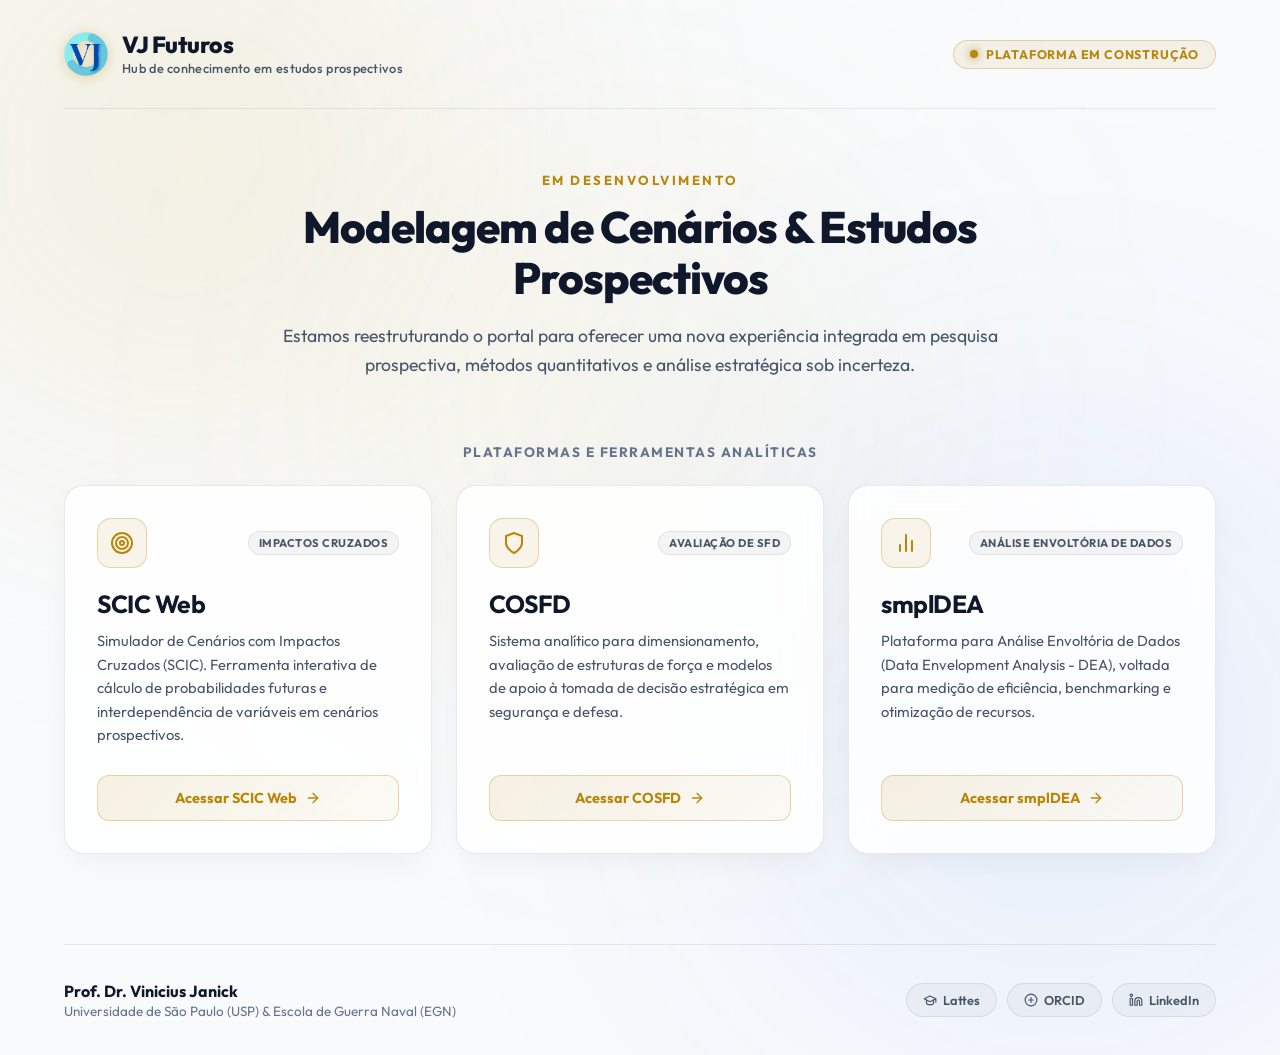
==== index.html @ 5cf5d973 "Update index.html mudança na descrição do site" ====
<!DOCTYPE html>
<html lang="pt-BR">

<head>
    <meta charset="UTF-8">
    <meta name="viewport" content="width=device-width, initial-scale=1.0">

    <!-- Google tag (gtag.js) -->
    <script async src="https://www.googletagmanager.com/gtag/js?id=G-PKW75YJQSM"></script>
    <script>
        window.dataLayer = window.dataLayer || [];
        function gtag() { dataLayer.push(arguments); }
        gtag('js', new Date());

        gtag('config', 'G-PKW75YJQSM');
    </script>

    <title>VJ Futuros | Plataforma em Construção</title>
    <meta name="description"
        content="VJ Futuros - Hub de conhecimento em estudos prospectivos (Foresight), modelagem de cenários e planejamento estratégico de defesa, coordenado pelo Prof. Dr. Vinicius Janick.">
    <meta name="keywords"
        content="VJ Futuros, Vinicius Janick, Foresight, Planejamento Estratégico, Defesa, SCIC Web, COSFD, smplDEA, DEA, USP, EGN, Cenários">
    <meta name="author" content="VJ Futuros">
    <link rel="icon" type="image/png" href="assets/logo2nobg.png">

    <!-- Fonts -->
    <link rel="preconnect" href="https://fonts.googleapis.com">
    <link rel="preconnect" href="https://fonts.gstatic.com" crossorigin>
    <link
        href="https://fonts.googleapis.com/css2?family=Outfit:wght@300;400;500;600;700;800&family=Playfair+Display:ital,wght@0,600;0,700;1,600&display=swap"
        rel="stylesheet">

    <!-- JSON-LD Structured Metadata (SEO & AI Optimization / GEO) -->
    <script type="application/ld+json">
    {
      "@context": "https://schema.org",
      "@graph": [
        {
          "@type": "Person",
          "@id": "https://seu-site.com.br/#person",
          "name": "Vinicius Janick",
          "alternateName": "Vinicius Janick",
          "givenName": "Vinicius",
          "familyName": "Janick",
          "honorificPrefix": "Prof. Dr.",
          "jobTitle": "Professor e Pesquisador de Estudos Prospectivos e Defesa",
          "description": "Doutor em Administração pela USP com foco em estudos prospectivos (foresight), planejamento estratégico e defesa. Coordenador da plataforma VJ Futuros.",
          "url": "https://seu-site.com.br",
          "sameAs": [
            "http://lattes.cnpq.br/0176230465707523",
            "https://orcid.org/0000-0002-3636-7993",
            "https://www.linkedin.com/in/vjanick/"
          ]
        },
        {
          "@type": "WebSite",
          "@id": "https://seu-site.com.br/#website",
          "url": "https://seu-site.com.br",
          "name": "VJ Futuros",
          "description": "Hub de conhecimento em estudos prospectivos e modelagem de cenários sob a coordenação do Prof. Dr. Vinicius Janick."
        },
        {
          "@type": "SoftwareApplication",
          "@id": "https://seu-site.com.br/#scicweb",
          "name": "SCIC Web",
          "applicationCategory": "EducationalApplication",
          "operatingSystem": "All",
          "description": "Simulador de Cenários com Impactos Cruzados (SCIC). Ferramenta interativa de cálculo de probabilidade e matriz de impactos cruzados.",
          "url": "https://seu-site.com.br/utilitarios/SCICWEB/scicweb.html"
        },
        {
          "@type": "SoftwareApplication",
          "@id": "https://seu-site.com.br/#cosfd",
          "name": "COSFD",
          "applicationCategory": "StrategicApplication",
          "operatingSystem": "All",
          "description": "Sistema analítico para dimensionamento, avaliação de estruturas de força e modelos de apoio à decisão em segurança e defesa.",
          "url": "https://seu-site.com.br/utilitarios/COSFD/cosfd.html"
        },
        {
          "@type": "SoftwareApplication",
          "@id": "https://seu-site.com.br/#smpldea",
          "name": "smplDEA",
          "applicationCategory": "AnalyticsApplication",
          "operatingSystem": "All",
          "description": "Plataforma para Análise Envoltória de Dados (Data Envelopment Analysis - DEA) aplicada a modelos de eficiência e otimização.",
          "url": "https://seu-site.com.br/utilitarios/SMPLDEA/smpldea.html"
        }
      ]
    }
    </script>

    <style>
        :root {
            --bg-light: #f8fafc;
            --bg-card: rgba(255, 255, 255, 0.85);
            --bg-card-hover: rgba(255, 255, 255, 1);
            --accent-gold: #b8860b;
            --accent-gold-light: #d4af37;
            --accent-gold-glow: rgba(212, 175, 55, 0.25);
            --accent-blue: #2563eb;
            --text-primary: #0f172a;
            --text-secondary: #475569;
            --text-muted: #64748b;
            --border-glass: rgba(0, 0, 0, 0.08);
            --border-gold-glass: rgba(184, 134, 11, 0.3);
            --shadow-card: 0 10px 30px -5px rgba(0, 0, 0, 0.05), 0 0 1px rgba(0, 0, 0, 0.1);
            --shadow-card-hover: 0 20px 40px -10px rgba(0, 0, 0, 0.12), 0 0 25px rgba(212, 175, 55, 0.2);
            --font-main: 'Outfit', -apple-system, BlinkMacSystemFont, sans-serif;
            --transition: all 0.3s cubic-bezier(0.4, 0, 0.2, 1);
        }

        * {
            box-sizing: border-box;
            margin: 0;
            padding: 0;
        }

        body {
            font-family: var(--font-main);
            background-color: var(--bg-light);
            color: var(--text-primary);
            min-height: 100vh;
            display: flex;
            flex-direction: column;
            justify-content: space-between;
            overflow-x: hidden;
            position: relative;
        }

        /* Ambient Glow Background Particles (Light Theme Tailored) */
        .bg-glow {
            position: fixed;
            border-radius: 50%;
            filter: blur(140px);
            pointer-events: none;
            z-index: 0;
        }

        .glow-1 {
            top: -120px;
            left: -100px;
            width: 550px;
            height: 550px;
            background: rgba(212, 175, 55, 0.15);
        }

        .glow-2 {
            bottom: -150px;
            right: -100px;
            width: 650px;
            height: 650px;
            background: rgba(37, 99, 235, 0.08);
        }

        .glow-3 {
            top: 45%;
            left: 50%;
            transform: translate(-50%, -50%);
            width: 500px;
            height: 500px;
            background: rgba(212, 175, 55, 0.08);
        }

        /* Container */
        .container {
            max-width: 1200px;
            margin: 0 auto;
            padding: 0 24px;
            width: 100%;
            position: relative;
            z-index: 1;
        }

        /* Top Header */
        header {
            padding: 32px 0;
            display: flex;
            align-items: center;
            justify-content: space-between;
            border-bottom: 1px solid var(--border-glass);
        }

        .brand-block {
            display: flex;
            align-items: center;
            gap: 14px;
            text-decoration: none;
        }

        .brand-logo {
            height: 44px;
            width: auto;
            filter: drop-shadow(0 2px 6px rgba(184, 134, 11, 0.3));
            transition: var(--transition);
        }

        .brand-block:hover .brand-logo {
            transform: scale(1.08) rotate(3deg);
        }

        .brand-text-wrapper {
            display: flex;
            flex-direction: column;
        }

        .brand-title {
            font-size: 1.45rem;
            font-weight: 800;
            letter-spacing: -0.5px;
            color: var(--text-primary);
            line-height: 1.1;
        }

        .brand-subtitle {
            font-size: 0.8rem;
            color: var(--text-secondary);
            font-weight: 500;
            letter-spacing: 0.3px;
            margin-top: 2px;
        }

        .status-badge-header {
            display: inline-flex;
            align-items: center;
            gap: 8px;
            padding: 6px 16px;
            background: rgba(184, 134, 11, 0.08);
            border: 1px solid var(--border-gold-glass);
            border-radius: 20px;
            font-size: 0.78rem;
            font-weight: 700;
            color: var(--accent-gold);
            text-transform: uppercase;
            letter-spacing: 0.8px;
        }

        .dot-pulse {
            width: 8px;
            height: 8px;
            background-color: var(--accent-gold);
            border-radius: 50%;
            box-shadow: 0 0 8px var(--accent-gold);
            animation: pulse 2s infinite;
        }

        @keyframes pulse {
            0% {
                transform: scale(0.95);
                box-shadow: 0 0 0 0 rgba(184, 134, 11, 0.7);
            }

            70% {
                transform: scale(1);
                box-shadow: 0 0 0 10px rgba(184, 134, 11, 0);
            }

            100% {
                transform: scale(0.95);
                box-shadow: 0 0 0 0 rgba(184, 134, 11, 0);
            }
        }

        /* Hero Section */
        .hero {
            padding: 60px 0 44px 0;
            text-align: center;
            max-width: 800px;
            margin: 0 auto;
        }

        .construction-tag {
            display: inline-block;
            font-size: 0.82rem;
            font-weight: 700;
            color: var(--accent-gold);
            text-transform: uppercase;
            letter-spacing: 2.5px;
            margin-bottom: 14px;
        }

        .hero-title {
            font-size: 2.75rem;
            font-weight: 800;
            line-height: 1.15;
            letter-spacing: -1px;
            margin-bottom: 18px;
            color: var(--text-primary);
        }

        .hero-subtitle {
            font-size: 1.1rem;
            color: var(--text-secondary);
            line-height: 1.65;
            font-weight: 400;
        }

        /* Utilities Cards Grid (3 Columns) */
        .utilities-section {
            padding: 20px 0 60px 0;
        }

        .section-label {
            font-size: 0.85rem;
            font-weight: 700;
            text-transform: uppercase;
            letter-spacing: 1.5px;
            color: var(--text-muted);
            margin-bottom: 24px;
            text-align: center;
        }

        .cards-grid {
            display: grid;
            grid-template-columns: repeat(3, 1fr);
            gap: 24px;
        }

        .utility-card {
            background: var(--bg-card);
            backdrop-filter: blur(16px);
            -webkit-backdrop-filter: blur(16px);
            border: 1px solid var(--border-glass);
            border-radius: 20px;
            padding: 32px;
            display: flex;
            flex-direction: column;
            justify-content: space-between;
            position: relative;
            overflow: hidden;
            box-shadow: var(--shadow-card);
            transition: var(--transition);
        }

        .utility-card::before {
            content: '';
            position: absolute;
            top: 0;
            left: 0;
            width: 100%;
            height: 4px;
            background: linear-gradient(90deg, transparent, var(--accent-gold-light), transparent);
            opacity: 0;
            transition: var(--transition);
        }

        .utility-card:hover {
            transform: translateY(-5px);
            background: var(--bg-card-hover);
            border-color: var(--border-gold-glass);
            box-shadow: var(--shadow-card-hover);
        }

        .utility-card:hover::before {
            opacity: 1;
        }

        .card-header {
            display: flex;
            align-items: center;
            justify-content: space-between;
            margin-bottom: 20px;
        }

        .card-icon-wrapper {
            width: 50px;
            height: 50px;
            border-radius: 14px;
            background: rgba(184, 134, 11, 0.08);
            border: 1px solid var(--border-gold-glass);
            display: flex;
            align-items: center;
            justify-content: center;
            color: var(--accent-gold);
        }

        .card-tag {
            font-size: 0.7rem;
            font-weight: 700;
            padding: 4px 10px;
            border-radius: 12px;
            background: rgba(0, 0, 0, 0.04);
            color: var(--text-secondary);
            border: 1px solid var(--border-glass);
            text-transform: uppercase;
            letter-spacing: 0.5px;
        }

        .card-title {
            font-size: 1.55rem;
            font-weight: 700;
            color: var(--text-primary);
            margin-bottom: 10px;
            letter-spacing: -0.5px;
        }

        .card-desc {
            font-size: 0.92rem;
            color: var(--text-secondary);
            line-height: 1.6;
            margin-bottom: 28px;
        }

        /* Action Buttons */
        .card-btn {
            display: inline-flex;
            align-items: center;
            justify-content: center;
            gap: 8px;
            padding: 13px 20px;
            border-radius: 12px;
            background: linear-gradient(135deg, rgba(184, 134, 11, 0.12) 0%, rgba(184, 134, 11, 0.04) 100%);
            border: 1px solid var(--border-gold-glass);
            color: var(--accent-gold);
            font-weight: 700;
            font-size: 0.9rem;
            text-decoration: none;
            transition: var(--transition);
            width: 100%;
        }

        .utility-card:hover .card-btn:not(.btn-disabled) {
            background: var(--accent-gold);
            color: #ffffff;
            box-shadow: 0 4px 15px rgba(184, 134, 11, 0.35);
        }

        .card-btn svg {
            transition: transform var(--transition);
        }

        .card-btn:hover:not(.btn-disabled) svg {
            transform: translateX(4px);
        }

        /* Disabled / Em breve Button */
        .btn-disabled {
            background: rgba(0, 0, 0, 0.04);
            border-color: var(--border-glass);
            color: var(--text-muted);
            cursor: default;
            opacity: 0.85;
        }

        .utility-card.card-coming-soon {
            opacity: 0.9;
        }

        /* Institutional Footer */
        footer {
            border-top: 1px solid var(--border-glass);
            padding: 36px 0;
            margin-top: 30px;
        }

        .footer-content {
            display: flex;
            align-items: center;
            justify-content: space-between;
            flex-wrap: wrap;
            gap: 20px;
        }

        .prof-info {
            display: flex;
            flex-direction: column;
        }

        .prof-name {
            font-size: 1rem;
            font-weight: 700;
            color: var(--text-primary);
        }

        .prof-role {
            font-size: 0.84rem;
            color: var(--text-muted);
            margin-top: 2px;
        }

        .academic-pills {
            display: flex;
            gap: 10px;
            flex-wrap: wrap;
        }

        .pill-link {
            display: inline-flex;
            align-items: center;
            gap: 6px;
            padding: 8px 16px;
            border-radius: 20px;
            background: rgba(0, 0, 0, 0.03);
            border: 1px solid var(--border-glass);
            color: var(--text-secondary);
            font-size: 0.8rem;
            font-weight: 600;
            text-decoration: none;
            transition: var(--transition);
        }

        .pill-link:hover {
            color: var(--accent-gold);
            border-color: var(--border-gold-glass);
            background: rgba(184, 134, 11, 0.08);
        }

        .portal-preview-link {
            display: inline-block;
            margin-top: 24px;
            text-align: center;
            width: 100%;
            font-size: 0.82rem;
            color: var(--text-muted);
            text-decoration: none;
            transition: var(--transition);
            font-weight: 500;
        }

        .portal-preview-link:hover {
            color: var(--accent-gold);
            text-decoration: underline;
        }

        /* Responsive Media Queries */
        @media (max-width: 1024px) {
            .cards-grid {
                grid-template-columns: repeat(2, 1fr);
            }
        }

        @media (max-width: 680px) {
            .cards-grid {
                grid-template-columns: 1fr;
            }

            .hero-title {
                font-size: 2.1rem;
            }

            header {
                flex-direction: column;
                gap: 16px;
                text-align: center;
            }

            .footer-content {
                flex-direction: column;
                text-align: center;
                align-items: center;
            }
        }
    </style>
</head>

<body>

    <!-- Ambient Glow Effects -->
    <div class="bg-glow glow-1"></div>
    <div class="bg-glow glow-2"></div>
    <div class="bg-glow glow-3"></div>

    <div class="container">
        <!-- Top Header -->
        <header>
            <a href="#" class="brand-block">
                <img src="assets/logo2nobg.png" alt="VJ Monograma" class="brand-logo">
                <div class="brand-text-wrapper">
                    <span class="brand-title">VJ Futuros</span>
                    <span class="brand-subtitle">Hub de conhecimento em estudos prospectivos</span>
                </div>
            </a>
            <div class="status-badge-header">
                <span class="dot-pulse"></span>
                <span>Plataforma em Construção</span>
            </div>
        </header>

        <main>
            <!-- Hero Section -->
            <section class="hero">
                <span class="construction-tag">Em Desenvolvimento</span>
                <h1 class="hero-title">Modelagem de Cenários &amp; Estudos Prospectivos</h1>
                <p class="hero-subtitle">
                    Estamos reestruturando o portal para oferecer uma nova experiência integrada em pesquisa
                    prospectiva,
                    métodos quantitativos e análise estratégica sob incerteza.
                </p>
            </section>

            <!-- Active Utilities Section -->
            <section class="utilities-section">
                <p class="section-label">Plataformas e Ferramentas Analíticas</p>
                <div class="cards-grid">

                    <!-- SCIC Web Card -->
                    <div class="utility-card">
                        <div>
                            <div class="card-header">
                                <div class="card-icon-wrapper">
                                    <svg width="24" height="24" viewBox="0 0 24 24" fill="none" stroke="currentColor"
                                        stroke-width="2" stroke-linecap="round" stroke-linejoin="round">
                                        <circle cx="12" cy="12" r="10" />
                                        <circle cx="12" cy="12" r="6" />
                                        <circle cx="12" cy="12" r="2" />
                                    </svg>
                                </div>
                                <span class="card-tag">Impactos Cruzados</span>
                            </div>
                            <h2 class="card-title">SCIC Web</h2>
                            <p class="card-desc">
                                Simulador de Cenários com Impactos Cruzados (SCIC). Ferramenta interativa de cálculo
                                de probabilidades futuras e interdependência de variáveis em cenários prospectivos.
                            </p>
                        </div>
                        <a href="utilitarios/SCICWEB/scicweb.html" target="_blank" class="card-btn">
                            <span>Acessar SCIC Web</span>
                            <svg width="16" height="16" viewBox="0 0 24 24" fill="none" stroke="currentColor"
                                stroke-width="2" stroke-linecap="round" stroke-linejoin="round">
                                <line x1="5" y1="12" x2="19" y2="12" />
                                <polyline points="12 5 19 12 12 19" />
                            </svg>
                        </a>
                    </div>

                    <!-- COSFD Card -->
                    <div class="utility-card">
                        <div>
                            <div class="card-header">
                                <div class="card-icon-wrapper">
                                    <svg width="24" height="24" viewBox="0 0 24 24" fill="none" stroke="currentColor"
                                        stroke-width="2" stroke-linecap="round" stroke-linejoin="round">
                                        <path d="M12 22s8-4 8-10V5l-8-3-8 3v7c0 6 8 10 8 10z" />
                                    </svg>
                                </div>
                                <span class="card-tag">Avaliação de SFD</span>
                            </div>
                            <h2 class="card-title">COSFD</h2>
                            <p class="card-desc">
                                Sistema analítico para dimensionamento, avaliação de estruturas de força e modelos
                                de apoio à tomada de decisão estratégica em segurança e defesa.
                            </p>
                        </div>
                        <a href="utilitarios/COSFD/cosfd.html" target="_blank" class="card-btn">
                            <span>Acessar COSFD</span>
                            <svg width="16" height="16" viewBox="0 0 24 24" fill="none" stroke="currentColor"
                                stroke-width="2" stroke-linecap="round" stroke-linejoin="round">
                                <line x1="5" y1="12" x2="19" y2="12" />
                                <polyline points="12 5 19 12 12 19" />
                            </svg>
                        </a>
                    </div>

                    <!-- smplDEA Card (Ativo) -->
                    <div class="utility-card">
                        <div>
                            <div class="card-header">
                                <div class="card-icon-wrapper">
                                    <svg width="24" height="24" viewBox="0 0 24 24" fill="none" stroke="currentColor"
                                        stroke-width="2" stroke-linecap="round" stroke-linejoin="round">
                                        <line x1="18" y1="20" x2="18" y2="10" />
                                        <line x1="12" y1="20" x2="12" y2="4" />
                                        <line x1="6" y1="20" x2="6" y2="14" />
                                    </svg>
                                </div>
                                <span class="card-tag">Análise Envoltória de Dados</span>
                            </div>
                            <h2 class="card-title">smplDEA</h2>
                            <p class="card-desc">
                                Plataforma para Análise Envoltória de Dados (Data Envelopment Analysis - DEA),
                                voltada para medição de eficiência, benchmarking e otimização de recursos.
                            </p>
                        </div>
                        <a href="utilitarios/SMPLDEA/smpldea.html" target="_blank" class="card-btn">
                            <span>Acessar smplDEA</span>
                            <svg width="16" height="16" viewBox="0 0 24 24" fill="none" stroke="currentColor"
                                stroke-width="2" stroke-linecap="round" stroke-linejoin="round">
                                <line x1="5" y1="12" x2="19" y2="12" />
                                <polyline points="12 5 19 12 12 19" />
                            </svg>
                        </a>
                    </div>

                </div>
            </section>
        </main>

        <!-- Institutional Footer -->
        <footer>
            <div class="footer-content">
                <div class="prof-info">
                    <span class="prof-name">Prof. Dr. Vinicius Janick</span>
                    <span class="prof-role">Universidade de São Paulo (USP) &amp; Escola de Guerra Naval (EGN)</span>
                </div>
                <div class="academic-pills">
                    <a href="http://lattes.cnpq.br/0176230465707523" target="_blank" class="pill-link">
                        <svg width="14" height="14" viewBox="0 0 24 24" fill="none" stroke="currentColor"
                            stroke-width="2" stroke-linecap="round" stroke-linejoin="round">
                            <path d="M22 10v6M2 10l10-5 10 5-10 5z" />
                            <path d="M6 12v5c0 2 2 3 6 3s6-1 6-3v-5" />
                        </svg>
                        <span>Lattes</span>
                    </a>
                    <a href="https://orcid.org/0000-0002-3636-7993" target="_blank" class="pill-link">
                        <svg width="14" height="14" viewBox="0 0 24 24" fill="none" stroke="currentColor"
                            stroke-width="2" stroke-linecap="round" stroke-linejoin="round">
                            <circle cx="12" cy="12" r="10" />
                            <path d="M8 12h8M12 8v8" />
                        </svg>
                        <span>ORCID</span>
                    </a>
                    <a href="https://www.linkedin.com/in/vjanick/" target="_blank" class="pill-link">
                        <svg width="14" height="14" viewBox="0 0 24 24" fill="none" stroke="currentColor"
                            stroke-width="2" stroke-linecap="round" stroke-linejoin="round">
                            <path d="M16 8a6 6 0 0 1 6 6v7h-4v-7a2 2 0 0 0-2-2 2 2 0 0 0-2 2v7h-4v-7a6 6 0 0 1 6-6z" />
                            <rect x="2" y="9" width="4" height="12" />
                            <circle cx="4" cy="4" r="2" />
                        </svg>
                        <span>LinkedIn</span>
                    </a>
                </div>
            </div>
        </footer>
    </div>

</body>

</html>
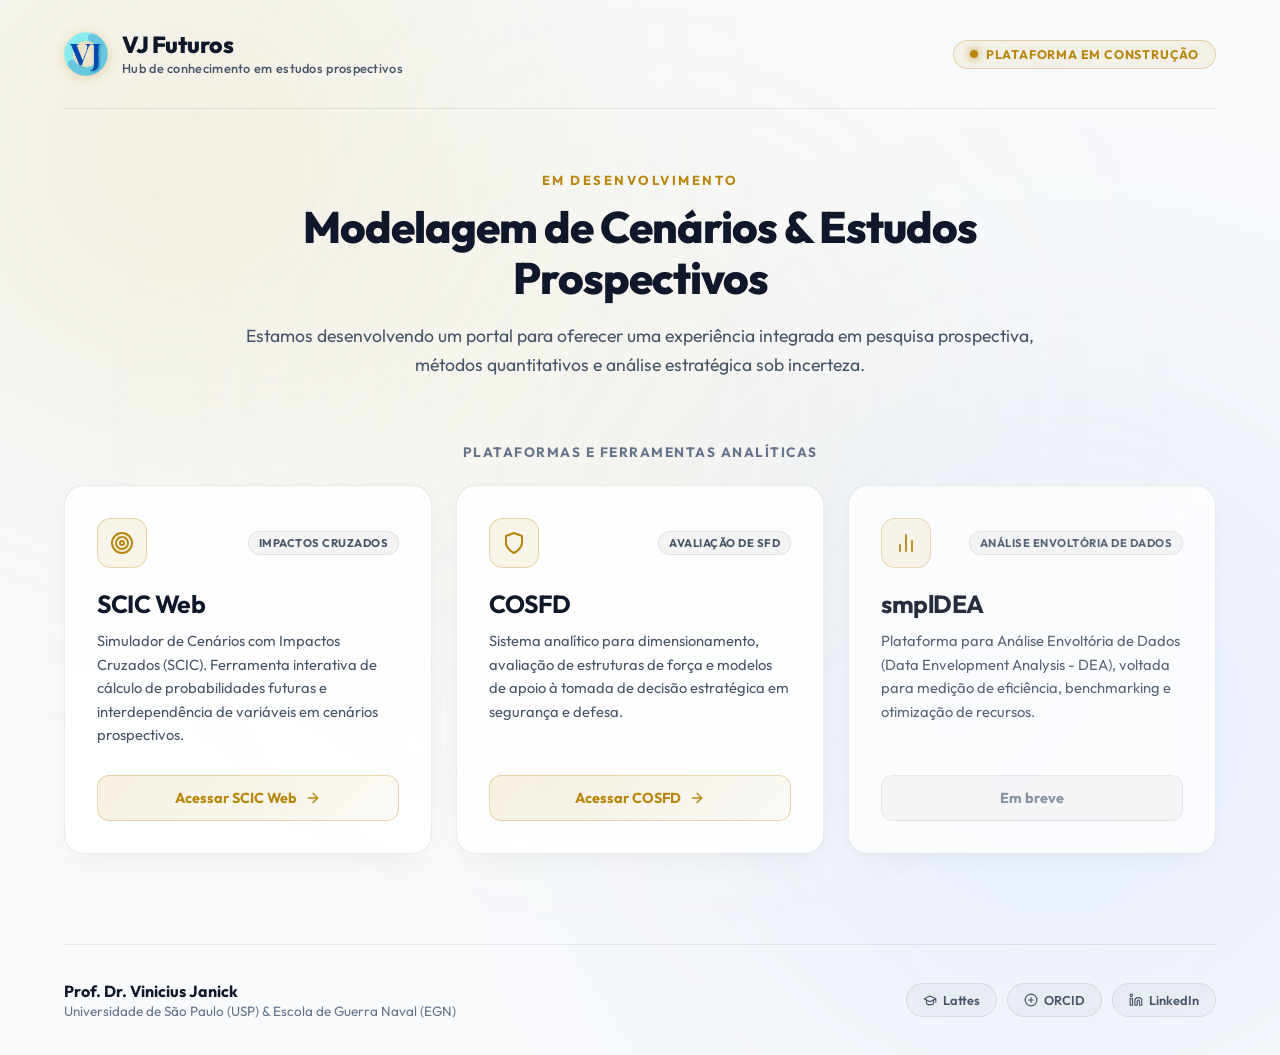
==== commit 0162cb4e: "1.3" ====
--- a/index.html
+++ b/index.html
@@ -582,9 +582,7 @@
                 <span class="construction-tag">Em Desenvolvimento</span>
                 <h1 class="hero-title">Modelagem de Cenários &amp; Estudos Prospectivos</h1>
                 <p class="hero-subtitle">
-                    Estamos reestruturando o portal para oferecer uma nova experiência integrada em pesquisa
-                    prospectiva,
-                    métodos quantitativos e análise estratégica sob incerteza.
+                    Estamos desenvolvendo um portal para oferecer uma experiência integrada em pesquisa prospectiva, métodos quantitativos e análise estratégica sob incerteza.
                 </p>
             </section>
 
@@ -651,8 +649,8 @@
                         </a>
                     </div>
 
-                    <!-- smplDEA Card (Ativo) -->
-                    <div class="utility-card">
+                    <!-- smplDEA Card (Em Desenvolvimento) -->
+                    <div class="utility-card card-coming-soon">
                         <div>
                             <div class="card-header">
                                 <div class="card-icon-wrapper">
@@ -671,14 +669,9 @@
                                 voltada para medição de eficiência, benchmarking e otimização de recursos.
                             </p>
                         </div>
-                        <a href="utilitarios/SMPLDEA/smpldea.html" target="_blank" class="card-btn">
-                            <span>Acessar smplDEA</span>
-                            <svg width="16" height="16" viewBox="0 0 24 24" fill="none" stroke="currentColor"
-                                stroke-width="2" stroke-linecap="round" stroke-linejoin="round">
-                                <line x1="5" y1="12" x2="19" y2="12" />
-                                <polyline points="12 5 19 12 12 19" />
-                            </svg>
-                        </a>
+                        <span class="card-btn btn-disabled">
+                            <span>Em breve</span>
+                        </span>
                     </div>
 
                 </div>
@@ -725,4 +718,4 @@
 
 </body>
 
-</html>
+</html>
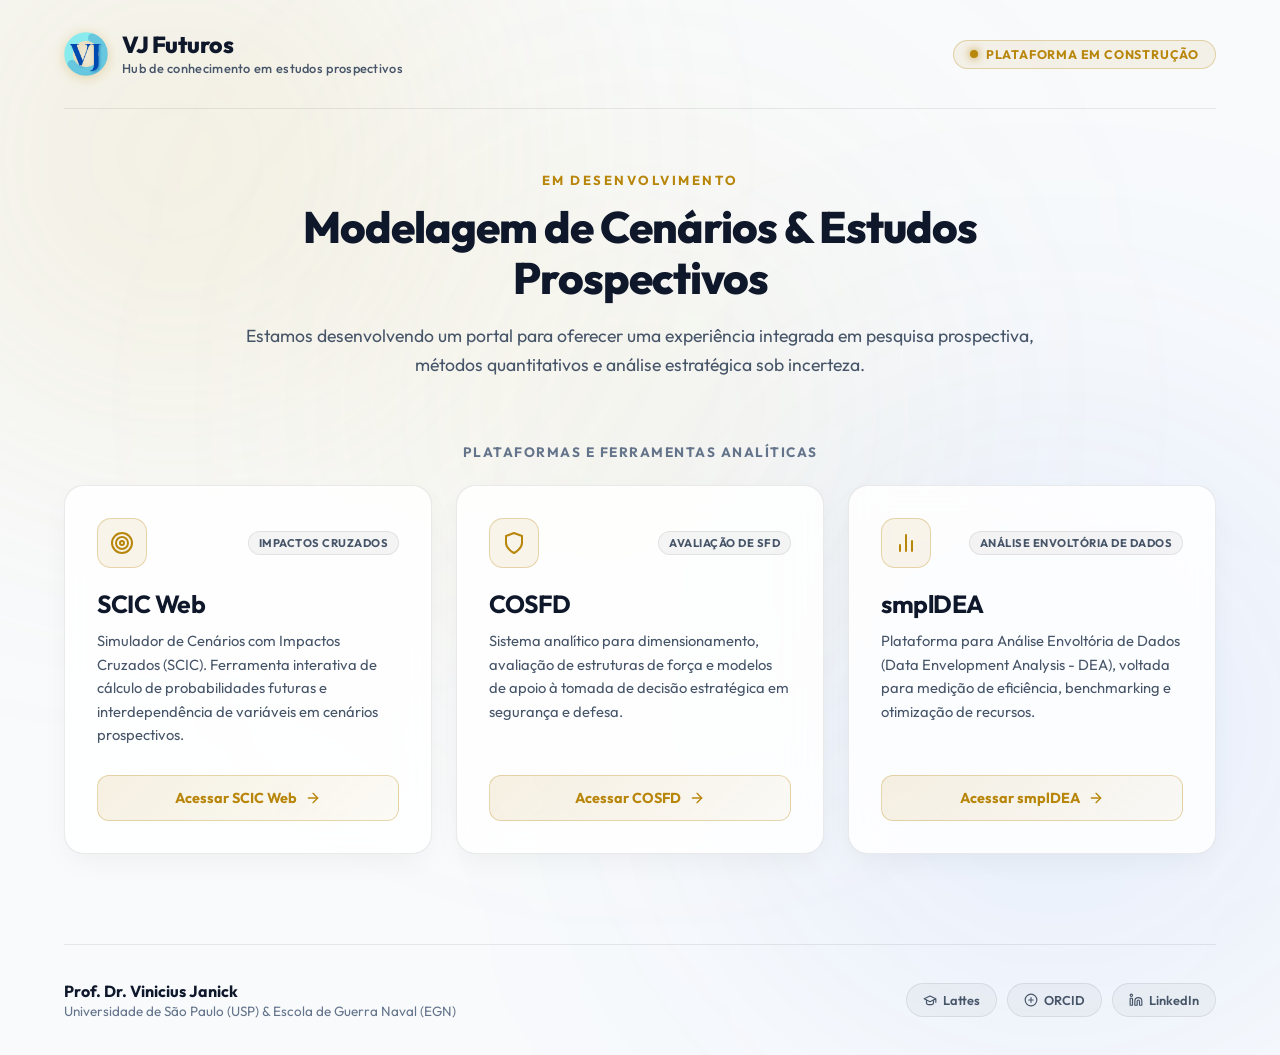
==== commit 339a58a4: "1.4" ====
--- a/index.html
+++ b/index.html
@@ -649,8 +649,8 @@
                         </a>
                     </div>
 
-                    <!-- smplDEA Card (Em Desenvolvimento) -->
-                    <div class="utility-card card-coming-soon">
+                    <!-- smplDEA Card (Ativo) -->
+                    <div class="utility-card">
                         <div>
                             <div class="card-header">
                                 <div class="card-icon-wrapper">
@@ -669,9 +669,14 @@
                                 voltada para medição de eficiência, benchmarking e otimização de recursos.
                             </p>
                         </div>
-                        <span class="card-btn btn-disabled">
-                            <span>Em breve</span>
-                        </span>
+                        <a href="utilitarios/SMPLDEA/smpldea.html" target="_blank" class="card-btn">
+                            <span>Acessar smplDEA</span>
+                            <svg width="16" height="16" viewBox="0 0 24 24" fill="none" stroke="currentColor"
+                                stroke-width="2" stroke-linecap="round" stroke-linejoin="round">
+                                <line x1="5" y1="12" x2="19" y2="12" />
+                                <polyline points="12 5 19 12 12 19" />
+                            </svg>
+                        </a>
                     </div>
 
                 </div>
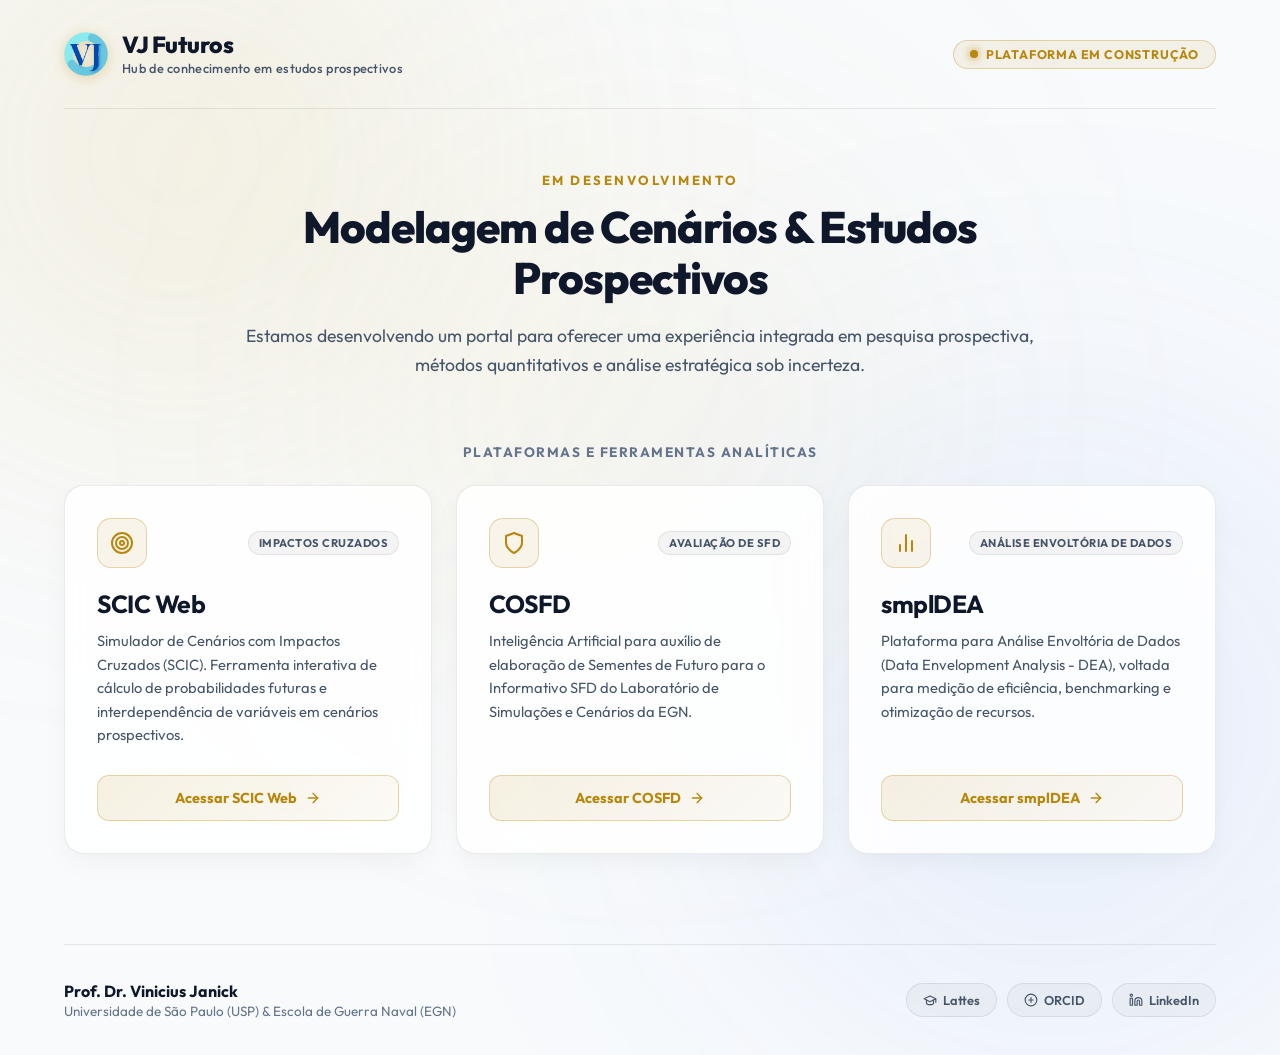
==== commit 38ebb16b: "1.5" ====
--- a/index.html
+++ b/index.html
@@ -74,7 +74,7 @@
           "name": "COSFD",
           "applicationCategory": "StrategicApplication",
           "operatingSystem": "All",
-          "description": "Sistema analítico para dimensionamento, avaliação de estruturas de força e modelos de apoio à decisão em segurança e defesa.",
+          "description": "Inteligência Artificial para auxílio de elaboração de Sementes de Futuro para o Informativo SFD do Laboratório de Simulações e Cenários da EGN.",
           "url": "https://seu-site.com.br/utilitarios/COSFD/cosfd.html"
         },
         {
@@ -635,8 +635,7 @@
                             </div>
                             <h2 class="card-title">COSFD</h2>
                             <p class="card-desc">
-                                Sistema analítico para dimensionamento, avaliação de estruturas de força e modelos
-                                de apoio à tomada de decisão estratégica em segurança e defesa.
+                                Inteligência Artificial para auxílio de elaboração de Sementes de Futuro para o Informativo SFD do Laboratório de Simulações e Cenários da EGN.
                             </p>
                         </div>
                         <a href="utilitarios/COSFD/cosfd.html" target="_blank" class="card-btn">
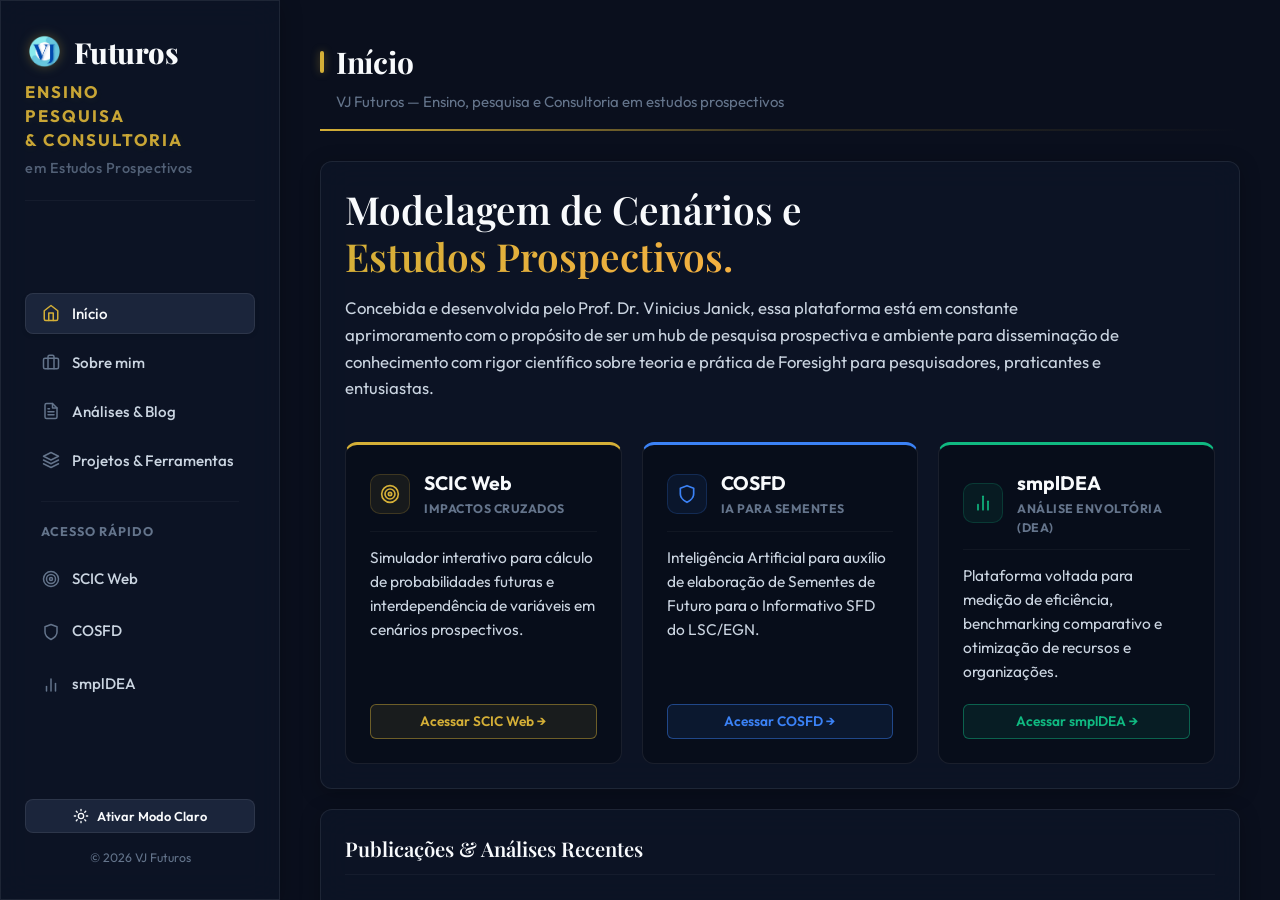
==== commit bf045e20: "1.0.0" ====
--- a/index.html
+++ b/index.html
@@ -8,18 +8,18 @@
     <!-- Google tag (gtag.js) -->
     <script async src="https://www.googletagmanager.com/gtag/js?id=G-PKW75YJQSM"></script>
     <script>
-        window.dataLayer = window.dataLayer || [];
-        function gtag() { dataLayer.push(arguments); }
-        gtag('js', new Date());
-
-        gtag('config', 'G-PKW75YJQSM');
+      window.dataLayer = window.dataLayer || [];
+      function gtag(){dataLayer.push(arguments);}
+      gtag('js', new Date());
+
+      gtag('config', 'G-PKW75YJQSM');
     </script>
 
-    <title>VJ Futuros | Plataforma em Construção</title>
+    <title>VJ Futuros | Foresight &amp; Planejamento Estratégico</title>
     <meta name="description"
-        content="VJ Futuros - Hub de conhecimento em estudos prospectivos (Foresight), modelagem de cenários e planejamento estratégico de defesa, coordenado pelo Prof. Dr. Vinicius Janick.">
+        content="VJ Futuros - Consultoria e pesquisa especializada em estudos prospectivos (Foresight), modelagem de cenários e planejamento estratégico de defesa, liderada pelo Dr. Vinicius Janick.">
     <meta name="keywords"
-        content="VJ Futuros, Vinicius Janick, Foresight, Planejamento Estratégico, Defesa, SCIC Web, COSFD, smplDEA, DEA, USP, EGN, Cenários">
+        content="VJ Futuros, Vinicius Janick, Foresight, Planejamento Estratégico, Defesa, USP, EGN, Cenários, Relações Internacionais">
     <meta name="author" content="VJ Futuros">
     <link rel="icon" type="image/png" href="assets/logo2nobg.png">
 
@@ -27,8 +27,11 @@
     <link rel="preconnect" href="https://fonts.googleapis.com">
     <link rel="preconnect" href="https://fonts.gstatic.com" crossorigin>
     <link
-        href="https://fonts.googleapis.com/css2?family=Outfit:wght@300;400;500;600;700;800&family=Playfair+Display:ital,wght@0,600;0,700;1,600&display=swap"
+        href="https://fonts.googleapis.com/css2?family=Outfit:wght@300;400;500;600;700;800&family=Playfair+Display:ital,wght@0,500;0,600;0,700;1,500&display=swap"
         rel="stylesheet">
+
+    <!-- CSS -->
+    <link rel="stylesheet" href="Estilos/style.css?v=4.4">
 
     <!-- JSON-LD Structured Metadata (SEO & AI Optimization / GEO) -->
     <script type="application/ld+json">
@@ -50,6 +53,27 @@
             "http://lattes.cnpq.br/0176230465707523",
             "https://orcid.org/0000-0002-3636-7993",
             "https://www.linkedin.com/in/vjanick/"
+          ],
+          "affiliation": [
+            {
+              "@type": "EducationalOrganization",
+              "name": "Universidade de São Paulo (USP)",
+              "alternateName": "GREFIC/USP"
+            },
+            {
+              "@type": "EducationalOrganization",
+              "name": "Escola de Guerra Naval (EGN)",
+              "alternateName": "LSC/EGN"
+            }
+          ],
+          "knowsAbout": [
+            "Estudos Prospectivos",
+            "Foresight",
+            "Planejamento de Defesa",
+            "Pesquisa Operacional",
+            "Modelagem de Cenários",
+            "Segurança Internacional",
+            "Análise de Eficiência"
           ]
         },
         {
@@ -57,7 +81,10 @@
           "@id": "https://seu-site.com.br/#website",
           "url": "https://seu-site.com.br",
           "name": "VJ Futuros",
-          "description": "Hub de conhecimento em estudos prospectivos e modelagem de cenários sob a coordenação do Prof. Dr. Vinicius Janick."
+          "description": "Plataforma de modelagem de cenários e pesquisa prospectiva coordenada pelo Prof. Dr. Vinicius Janick.",
+          "publisher": {
+            "@id": "https://seu-site.com.br/#person"
+          }
         },
         {
           "@type": "SoftwareApplication",
@@ -65,661 +92,598 @@
           "name": "SCIC Web",
           "applicationCategory": "EducationalApplication",
           "operatingSystem": "All",
-          "description": "Simulador de Cenários com Impactos Cruzados (SCIC). Ferramenta interativa de cálculo de probabilidade e matriz de impactos cruzados.",
-          "url": "https://seu-site.com.br/utilitarios/SCICWEB/scicweb.html"
-        },
-        {
-          "@type": "SoftwareApplication",
-          "@id": "https://seu-site.com.br/#cosfd",
-          "name": "COSFD",
-          "applicationCategory": "StrategicApplication",
-          "operatingSystem": "All",
-          "description": "Inteligência Artificial para auxílio de elaboração de Sementes de Futuro para o Informativo SFD do Laboratório de Simulações e Cenários da EGN.",
-          "url": "https://seu-site.com.br/utilitarios/COSFD/cosfd.html"
-        },
-        {
-          "@type": "SoftwareApplication",
-          "@id": "https://seu-site.com.br/#smpldea",
-          "name": "smplDEA",
-          "applicationCategory": "AnalyticsApplication",
-          "operatingSystem": "All",
-          "description": "Plataforma para Análise Envoltória de Dados (Data Envelopment Analysis - DEA) aplicada a modelos de eficiência e otimização.",
-          "url": "https://seu-site.com.br/utilitarios/SMPLDEA/smpldea.html"
+          "browserRequirements": "Requires HTML5 and Javascript capabilities",
+          "description": "Simulador de Cenários com Impactos Cruzados (SCIC). Ferramenta interativa de cálculo de probabilidade de cenários futuros geopolíticos e de defesa baseados no Método Delphi.",
+          "author": {
+            "@id": "https://seu-site.com.br/#person"
+          }
         }
       ]
     }
     </script>
-
-    <style>
-        :root {
-            --bg-light: #f8fafc;
-            --bg-card: rgba(255, 255, 255, 0.85);
-            --bg-card-hover: rgba(255, 255, 255, 1);
-            --accent-gold: #b8860b;
-            --accent-gold-light: #d4af37;
-            --accent-gold-glow: rgba(212, 175, 55, 0.25);
-            --accent-blue: #2563eb;
-            --text-primary: #0f172a;
-            --text-secondary: #475569;
-            --text-muted: #64748b;
-            --border-glass: rgba(0, 0, 0, 0.08);
-            --border-gold-glass: rgba(184, 134, 11, 0.3);
-            --shadow-card: 0 10px 30px -5px rgba(0, 0, 0, 0.05), 0 0 1px rgba(0, 0, 0, 0.1);
-            --shadow-card-hover: 0 20px 40px -10px rgba(0, 0, 0, 0.12), 0 0 25px rgba(212, 175, 55, 0.2);
-            --font-main: 'Outfit', -apple-system, BlinkMacSystemFont, sans-serif;
-            --transition: all 0.3s cubic-bezier(0.4, 0, 0.2, 1);
-        }
-
-        * {
-            box-sizing: border-box;
-            margin: 0;
-            padding: 0;
-        }
-
-        body {
-            font-family: var(--font-main);
-            background-color: var(--bg-light);
-            color: var(--text-primary);
-            min-height: 100vh;
-            display: flex;
-            flex-direction: column;
-            justify-content: space-between;
-            overflow-x: hidden;
-            position: relative;
-        }
-
-        /* Ambient Glow Background Particles (Light Theme Tailored) */
-        .bg-glow {
-            position: fixed;
-            border-radius: 50%;
-            filter: blur(140px);
-            pointer-events: none;
-            z-index: 0;
-        }
-
-        .glow-1 {
-            top: -120px;
-            left: -100px;
-            width: 550px;
-            height: 550px;
-            background: rgba(212, 175, 55, 0.15);
-        }
-
-        .glow-2 {
-            bottom: -150px;
-            right: -100px;
-            width: 650px;
-            height: 650px;
-            background: rgba(37, 99, 235, 0.08);
-        }
-
-        .glow-3 {
-            top: 45%;
-            left: 50%;
-            transform: translate(-50%, -50%);
-            width: 500px;
-            height: 500px;
-            background: rgba(212, 175, 55, 0.08);
-        }
-
-        /* Container */
-        .container {
-            max-width: 1200px;
-            margin: 0 auto;
-            padding: 0 24px;
-            width: 100%;
-            position: relative;
-            z-index: 1;
-        }
-
-        /* Top Header */
-        header {
-            padding: 32px 0;
-            display: flex;
-            align-items: center;
-            justify-content: space-between;
-            border-bottom: 1px solid var(--border-glass);
-        }
-
-        .brand-block {
-            display: flex;
-            align-items: center;
-            gap: 14px;
-            text-decoration: none;
-        }
-
-        .brand-logo {
-            height: 44px;
-            width: auto;
-            filter: drop-shadow(0 2px 6px rgba(184, 134, 11, 0.3));
-            transition: var(--transition);
-        }
-
-        .brand-block:hover .brand-logo {
-            transform: scale(1.08) rotate(3deg);
-        }
-
-        .brand-text-wrapper {
-            display: flex;
-            flex-direction: column;
-        }
-
-        .brand-title {
-            font-size: 1.45rem;
-            font-weight: 800;
-            letter-spacing: -0.5px;
-            color: var(--text-primary);
-            line-height: 1.1;
-        }
-
-        .brand-subtitle {
-            font-size: 0.8rem;
-            color: var(--text-secondary);
-            font-weight: 500;
-            letter-spacing: 0.3px;
-            margin-top: 2px;
-        }
-
-        .status-badge-header {
-            display: inline-flex;
-            align-items: center;
-            gap: 8px;
-            padding: 6px 16px;
-            background: rgba(184, 134, 11, 0.08);
-            border: 1px solid var(--border-gold-glass);
-            border-radius: 20px;
-            font-size: 0.78rem;
-            font-weight: 700;
-            color: var(--accent-gold);
-            text-transform: uppercase;
-            letter-spacing: 0.8px;
-        }
-
-        .dot-pulse {
-            width: 8px;
-            height: 8px;
-            background-color: var(--accent-gold);
-            border-radius: 50%;
-            box-shadow: 0 0 8px var(--accent-gold);
-            animation: pulse 2s infinite;
-        }
-
-        @keyframes pulse {
-            0% {
-                transform: scale(0.95);
-                box-shadow: 0 0 0 0 rgba(184, 134, 11, 0.7);
-            }
-
-            70% {
-                transform: scale(1);
-                box-shadow: 0 0 0 10px rgba(184, 134, 11, 0);
-            }
-
-            100% {
-                transform: scale(0.95);
-                box-shadow: 0 0 0 0 rgba(184, 134, 11, 0);
-            }
-        }
-
-        /* Hero Section */
-        .hero {
-            padding: 60px 0 44px 0;
-            text-align: center;
-            max-width: 800px;
-            margin: 0 auto;
-        }
-
-        .construction-tag {
-            display: inline-block;
-            font-size: 0.82rem;
-            font-weight: 700;
-            color: var(--accent-gold);
-            text-transform: uppercase;
-            letter-spacing: 2.5px;
-            margin-bottom: 14px;
-        }
-
-        .hero-title {
-            font-size: 2.75rem;
-            font-weight: 800;
-            line-height: 1.15;
-            letter-spacing: -1px;
-            margin-bottom: 18px;
-            color: var(--text-primary);
-        }
-
-        .hero-subtitle {
-            font-size: 1.1rem;
-            color: var(--text-secondary);
-            line-height: 1.65;
-            font-weight: 400;
-        }
-
-        /* Utilities Cards Grid (3 Columns) */
-        .utilities-section {
-            padding: 20px 0 60px 0;
-        }
-
-        .section-label {
-            font-size: 0.85rem;
-            font-weight: 700;
-            text-transform: uppercase;
-            letter-spacing: 1.5px;
-            color: var(--text-muted);
-            margin-bottom: 24px;
-            text-align: center;
-        }
-
-        .cards-grid {
-            display: grid;
-            grid-template-columns: repeat(3, 1fr);
-            gap: 24px;
-        }
-
-        .utility-card {
-            background: var(--bg-card);
-            backdrop-filter: blur(16px);
-            -webkit-backdrop-filter: blur(16px);
-            border: 1px solid var(--border-glass);
-            border-radius: 20px;
-            padding: 32px;
-            display: flex;
-            flex-direction: column;
-            justify-content: space-between;
-            position: relative;
-            overflow: hidden;
-            box-shadow: var(--shadow-card);
-            transition: var(--transition);
-        }
-
-        .utility-card::before {
-            content: '';
-            position: absolute;
-            top: 0;
-            left: 0;
-            width: 100%;
-            height: 4px;
-            background: linear-gradient(90deg, transparent, var(--accent-gold-light), transparent);
-            opacity: 0;
-            transition: var(--transition);
-        }
-
-        .utility-card:hover {
-            transform: translateY(-5px);
-            background: var(--bg-card-hover);
-            border-color: var(--border-gold-glass);
-            box-shadow: var(--shadow-card-hover);
-        }
-
-        .utility-card:hover::before {
-            opacity: 1;
-        }
-
-        .card-header {
-            display: flex;
-            align-items: center;
-            justify-content: space-between;
-            margin-bottom: 20px;
-        }
-
-        .card-icon-wrapper {
-            width: 50px;
-            height: 50px;
-            border-radius: 14px;
-            background: rgba(184, 134, 11, 0.08);
-            border: 1px solid var(--border-gold-glass);
-            display: flex;
-            align-items: center;
-            justify-content: center;
-            color: var(--accent-gold);
-        }
-
-        .card-tag {
-            font-size: 0.7rem;
-            font-weight: 700;
-            padding: 4px 10px;
-            border-radius: 12px;
-            background: rgba(0, 0, 0, 0.04);
-            color: var(--text-secondary);
-            border: 1px solid var(--border-glass);
-            text-transform: uppercase;
-            letter-spacing: 0.5px;
-        }
-
-        .card-title {
-            font-size: 1.55rem;
-            font-weight: 700;
-            color: var(--text-primary);
-            margin-bottom: 10px;
-            letter-spacing: -0.5px;
-        }
-
-        .card-desc {
-            font-size: 0.92rem;
-            color: var(--text-secondary);
-            line-height: 1.6;
-            margin-bottom: 28px;
-        }
-
-        /* Action Buttons */
-        .card-btn {
-            display: inline-flex;
-            align-items: center;
-            justify-content: center;
-            gap: 8px;
-            padding: 13px 20px;
-            border-radius: 12px;
-            background: linear-gradient(135deg, rgba(184, 134, 11, 0.12) 0%, rgba(184, 134, 11, 0.04) 100%);
-            border: 1px solid var(--border-gold-glass);
-            color: var(--accent-gold);
-            font-weight: 700;
-            font-size: 0.9rem;
-            text-decoration: none;
-            transition: var(--transition);
-            width: 100%;
-        }
-
-        .utility-card:hover .card-btn:not(.btn-disabled) {
-            background: var(--accent-gold);
-            color: #ffffff;
-            box-shadow: 0 4px 15px rgba(184, 134, 11, 0.35);
-        }
-
-        .card-btn svg {
-            transition: transform var(--transition);
-        }
-
-        .card-btn:hover:not(.btn-disabled) svg {
-            transform: translateX(4px);
-        }
-
-        /* Disabled / Em breve Button */
-        .btn-disabled {
-            background: rgba(0, 0, 0, 0.04);
-            border-color: var(--border-glass);
-            color: var(--text-muted);
-            cursor: default;
-            opacity: 0.85;
-        }
-
-        .utility-card.card-coming-soon {
-            opacity: 0.9;
-        }
-
-        /* Institutional Footer */
-        footer {
-            border-top: 1px solid var(--border-glass);
-            padding: 36px 0;
-            margin-top: 30px;
-        }
-
-        .footer-content {
-            display: flex;
-            align-items: center;
-            justify-content: space-between;
-            flex-wrap: wrap;
-            gap: 20px;
-        }
-
-        .prof-info {
-            display: flex;
-            flex-direction: column;
-        }
-
-        .prof-name {
-            font-size: 1rem;
-            font-weight: 700;
-            color: var(--text-primary);
-        }
-
-        .prof-role {
-            font-size: 0.84rem;
-            color: var(--text-muted);
-            margin-top: 2px;
-        }
-
-        .academic-pills {
-            display: flex;
-            gap: 10px;
-            flex-wrap: wrap;
-        }
-
-        .pill-link {
-            display: inline-flex;
-            align-items: center;
-            gap: 6px;
-            padding: 8px 16px;
-            border-radius: 20px;
-            background: rgba(0, 0, 0, 0.03);
-            border: 1px solid var(--border-glass);
-            color: var(--text-secondary);
-            font-size: 0.8rem;
-            font-weight: 600;
-            text-decoration: none;
-            transition: var(--transition);
-        }
-
-        .pill-link:hover {
-            color: var(--accent-gold);
-            border-color: var(--border-gold-glass);
-            background: rgba(184, 134, 11, 0.08);
-        }
-
-        .portal-preview-link {
-            display: inline-block;
-            margin-top: 24px;
-            text-align: center;
-            width: 100%;
-            font-size: 0.82rem;
-            color: var(--text-muted);
-            text-decoration: none;
-            transition: var(--transition);
-            font-weight: 500;
-        }
-
-        .portal-preview-link:hover {
-            color: var(--accent-gold);
-            text-decoration: underline;
-        }
-
-        /* Responsive Media Queries */
-        @media (max-width: 1024px) {
-            .cards-grid {
-                grid-template-columns: repeat(2, 1fr);
-            }
-        }
-
-        @media (max-width: 680px) {
-            .cards-grid {
-                grid-template-columns: 1fr;
-            }
-
-            .hero-title {
-                font-size: 2.1rem;
-            }
-
-            header {
-                flex-direction: column;
-                gap: 16px;
-                text-align: center;
-            }
-
-            .footer-content {
-                flex-direction: column;
-                text-align: center;
-                align-items: center;
-            }
-        }
-    </style>
 </head>
 
-<body>
-
-    <!-- Ambient Glow Effects -->
-    <div class="bg-glow glow-1"></div>
-    <div class="bg-glow glow-2"></div>
-    <div class="bg-glow glow-3"></div>
-
-    <div class="container">
-        <!-- Top Header -->
-        <header>
-            <a href="#" class="brand-block">
-                <img src="assets/logo2nobg.png" alt="VJ Monograma" class="brand-logo">
-                <div class="brand-text-wrapper">
-                    <span class="brand-title">VJ Futuros</span>
-                    <span class="brand-subtitle">Hub de conhecimento em estudos prospectivos</span>
-                </div>
+<body class="dark-theme">
+
+    <div class="app-layout">
+
+        <!-- Sidebar Navigation (Left Panel) -->
+        <aside class="sidebar glass" id="sidebar-nav">
+            <div class="sidebar-header">
+                <div class="profile-info">
+                    <h1 class="profile-name">
+                        <img src="assets/logo2nobg.png" alt="VJ" class="profile-logo-inline">
+                        <span>Futuros</span>
+                    </h1>
+                    <p class="profile-title">Ensino<br>Pesquisa<br>&amp; Consultoria</p>
+                    <p class="profile-specialty">em Estudos Prospectivos</p>
+                </div>
+            </div>
+
+            <!-- Main Navigation Tabs -->
+            <nav class="sidebar-menu" aria-label="Menu Principal">
+                <button class="nav-tab-btn active" data-target="home" id="tab-btn-home">
+                    <svg width="18" height="18" viewBox="0 0 24 24" fill="none" stroke="currentColor" stroke-width="2"
+                        stroke-linecap="round" stroke-linejoin="round">
+                        <path d="m3 9 9-7 9 7v11a2 2 0 0 1-2 2H5a2 2 0 0 1-2-2z" />
+                        <polyline points="9 22 9 12 15 12 15 22" />
+                    </svg>
+                    <span>Início</span>
+                </button>
+                <button class="nav-tab-btn" data-target="curriculo" id="tab-btn-curriculo">
+                    <svg width="18" height="18" viewBox="0 0 24 24" fill="none" stroke="currentColor" stroke-width="2"
+                        stroke-linecap="round" stroke-linejoin="round">
+                        <rect x="2" y="7" width="20" height="14" rx="2" ry="2" />
+                        <path d="M16 21V5a2 2 0 0 0-2-2h-4a2 2 0 0 0-2 2v16" />
+                    </svg>
+                    <span>Sobre mim</span>
+                </button>
+                <button class="nav-tab-btn" data-target="blog" id="tab-btn-blog">
+                    <svg width="18" height="18" viewBox="0 0 24 24" fill="none" stroke="currentColor" stroke-width="2"
+                        stroke-linecap="round" stroke-linejoin="round">
+                        <path d="M14 2H6a2 2 0 0 0-2 2v16a2 2 0 0 0 2 2h12a2 2 0 0 0 2-2V8z" />
+                        <polyline points="14 2 14 8 20 8" />
+                        <line x1="16" y1="13" x2="8" y2="13" />
+                        <line x1="16" y1="17" x2="8" y2="17" />
+                        <polyline points="10 9 9 9 8 9" />
+                    </svg>
+                    <span>Análises & Blog</span>
+                </button>
+                <button class="nav-tab-btn" data-target="projetos" id="tab-btn-projetos">
+                    <svg width="18" height="18" viewBox="0 0 24 24" fill="none" stroke="currentColor" stroke-width="2"
+                        stroke-linecap="round" stroke-linejoin="round">
+                        <polygon points="12 2 2 7 12 12 22 7 12 2" />
+                        <polyline points="2 17 12 22 22 17" />
+                        <polyline points="2 12 12 17 22 12" />
+                    </svg>
+                    <span>Projetos & Ferramentas</span>
+                </button>
+                <div class="sidebar-divider" style="height: 1px; background: var(--border-soft); margin: 12px 16px;"></div>
+                <div class="sidebar-section-title" style="padding: 0 16px; font-size: 0.72rem; font-weight: 700; color: var(--text-muted); text-transform: uppercase; letter-spacing: 1px; margin-bottom: 8px;">Acesso Rápido</div>
+                <a href="https://scic.vjfuturos.com.br" target="_blank" class="nav-tab-link">
+                    <svg width="18" height="18" viewBox="0 0 24 24" fill="none" stroke="currentColor" stroke-width="2"
+                        stroke-linecap="round" stroke-linejoin="round">
+                        <circle cx="12" cy="12" r="10" />
+                        <circle cx="12" cy="12" r="6" />
+                        <circle cx="12" cy="12" r="2" />
+                    </svg>
+                    <span>SCIC Web</span>
+                </a>
+                <a href="https://cosfd.vjfuturos.com.br" target="_blank" class="nav-tab-link">
+                    <svg width="18" height="18" viewBox="0 0 24 24" fill="none" stroke="currentColor" stroke-width="2"
+                        stroke-linecap="round" stroke-linejoin="round">
+                        <path d="M12 22s8-4 8-10V5l-8-3-8 3v7c0 6 8 10 8 10z" />
+                    </svg>
+                    <span>COSFD</span>
+                </a>
+                <a href="https://smpldea.vjfuturos.com.br" target="_blank" class="nav-tab-link">
+                    <svg width="18" height="18" viewBox="0 0 24 24" fill="none" stroke="currentColor" stroke-width="2"
+                        stroke-linecap="round" stroke-linejoin="round">
+                        <line x1="18" y1="20" x2="18" y2="10" />
+                        <line x1="12" y1="20" x2="12" y2="4" />
+                        <line x1="6" y1="20" x2="6" y2="14" />
+                    </svg>
+                    <span>smplDEA</span>
+                </a>
+            </nav>
+
+            <!-- Sidebar Footer Controls & Quick Links -->
+            <div class="sidebar-footer">
+                <div class="footer-buttons">
+                    <button id="theme-toggle" class="theme-toggle" aria-label="Alternar Tema" title="Alternar Tema">
+                        <!-- Mostra Sol para mudar para Claro -->
+                        <span class="theme-toggle-content sun-toggle">
+                            <svg xmlns="http://www.w3.org/2000/svg" viewBox="0 0 24 24" fill="none"
+                                stroke="currentColor" stroke-width="2" stroke-linecap="round" stroke-linejoin="round">
+                                <circle cx="12" cy="12" r="4"></circle>
+                                <path
+                                    d="M12 2v2M12 20v2M4.93 4.93l1.41 1.41M17.66 17.66l1.41 1.41M2 12h2M20 12h2M6.34 17.66l-1.41 1.41M19.07 4.93l-1.41 1.41">
+                                </path>
+                            </svg>
+                            <span>Ativar Modo Claro</span>
+                        </span>
+                        <!-- Mostra Lua para mudar para Escuro -->
+                        <span class="theme-toggle-content moon-toggle">
+                            <svg xmlns="http://www.w3.org/2000/svg" viewBox="0 0 24 24" fill="none"
+                                stroke="currentColor" stroke-width="2" stroke-linecap="round" stroke-linejoin="round">
+                                <path d="M12 3a6 6 0 0 0 9 9 9 9 0 1 1-9-9Z"></path>
+                            </svg>
+                            <span>Ativar Modo Escuro</span>
+                        </span>
+                    </button>
+                </div>
+                <p class="copyright">&copy; 2026 VJ Futuros</p>
+            </div>
+        </aside>
+
+        <!-- Mobile Header Bar -->
+        <header class="mobile-header glass" id="mobile-header">
+            <a href="#" class="logo-link">
+                <img src="assets/logo.png" alt="VJ" class="logo-img-mobile">
             </a>
-            <div class="status-badge-header">
-                <span class="dot-pulse"></span>
-                <span>Plataforma em Construção</span>
-            </div>
+            <div class="mobile-brand-title">VJ Futuros</div>
+            <button class="mobile-menu-toggle" id="mobile-menu-toggle" aria-label="Abrir Menu">
+                <span class="hamburger"></span>
+            </button>
         </header>
 
-        <main>
-            <!-- Hero Section -->
-            <section class="hero">
-                <span class="construction-tag">Em Desenvolvimento</span>
-                <h1 class="hero-title">Modelagem de Cenários &amp; Estudos Prospectivos</h1>
-                <p class="hero-subtitle">
-                    Estamos desenvolvendo um portal para oferecer uma experiência integrada em pesquisa prospectiva, métodos quantitativos e análise estratégica sob incerteza.
-                </p>
+        <!-- Main Content Area (Right Panel) -->
+        <main class="main-content">
+
+            <!-- Dynamic Tab 1: Início (Home) -->
+            <section class="tab-panel active" id="panel-home">
+                <div class="content-header">
+                    <h2 class="panel-title">Início</h2>
+                    <p class="panel-subtitle">VJ Futuros — Ensino, pesquisa e Consultoria em estudos prospectivos</p>
+                </div>
+
+                <div class="panel-body">
+                    <!-- Bento Grid Layout -->
+                    <div class="bento-grid">
+
+                        <!-- Box 1: Proposta de Valor & Ferramentas Integradas (span 12) -->
+                        <div class="bento-box intro-main glass" style="grid-column: span 12;">
+                            <h3 class="bento-title-main" style="margin-top: 0;">Modelagem de Cenários e <br><span class="gradient-text">Estudos Prospectivos.</span></h3>
+                            <p class="bento-desc">
+                                Concebida e desenvolvida pelo Prof. Dr. Vinicius Janick, essa plataforma está em constante aprimoramento com o propósito de ser um hub de pesquisa prospectiva e ambiente para disseminação de conhecimento com rigor científico sobre teoria e prática de Foresight para pesquisadores, praticantes e entusiastas.
+                            </p>
+                            
+                            <!-- Grade de Ferramentas embutida diretamente no card principal -->
+                            <div class="tools-grid" style="margin-top: 24px;">
+                                
+                                <!-- Tool 1: SCIC Web -->
+                                <div class="tool-column">
+                                    <div class="tool-header">
+                                        <div class="tool-icon gold">
+                                            <svg width="20" height="20" viewBox="0 0 24 24" fill="none" stroke="currentColor" stroke-width="2" stroke-linecap="round" stroke-linejoin="round">
+                                                <circle cx="12" cy="12" r="10" />
+                                                <circle cx="12" cy="12" r="6" />
+                                                <circle cx="12" cy="12" r="2" />
+                                            </svg>
+                                        </div>
+                                        <div>
+                                            <h5 class="tool-title">SCIC Web</h5>
+                                            <span class="tool-tag">Impactos Cruzados</span>
+                                        </div>
+                                    </div>
+                                    <p class="tool-desc">Simulador interativo para cálculo de probabilidades futuras e interdependência de variáveis em cenários prospectivos.</p>
+                                    <a href="https://scic.vjfuturos.com.br" target="_blank" class="btn btn-outline btn-sm">Acessar SCIC Web &rarr;</a>
+                                </div>
+
+                                <!-- Tool 2: COSFD -->
+                                <div class="tool-column">
+                                    <div class="tool-header">
+                                        <div class="tool-icon blue">
+                                            <svg width="20" height="20" viewBox="0 0 24 24" fill="none" stroke="currentColor" stroke-width="2" stroke-linecap="round" stroke-linejoin="round">
+                                                <path d="M12 22s8-4 8-10V5l-8-3-8 3v7c0 6 8 10 8 10z" />
+                                            </svg>
+                                        </div>
+                                        <div>
+                                            <h5 class="tool-title">COSFD</h5>
+                                            <span class="tool-tag">IA para Sementes</span>
+                                        </div>
+                                    </div>
+                                    <p class="tool-desc">Inteligência Artificial para auxílio de elaboração de Sementes de Futuro para o Informativo SFD do LSC/EGN.</p>
+                                    <a href="https://cosfd.vjfuturos.com.br" target="_blank" class="btn btn-outline btn-sm">Acessar COSFD &rarr;</a>
+                                </div>
+
+                                <!-- Tool 3: smplDEA -->
+                                <div class="tool-column">
+                                    <div class="tool-header">
+                                        <div class="tool-icon green">
+                                            <svg width="20" height="20" viewBox="0 0 24 24" fill="none" stroke="currentColor" stroke-width="2" stroke-linecap="round" stroke-linejoin="round">
+                                                <line x1="18" y1="20" x2="18" y2="10" />
+                                                <line x1="12" y1="20" x2="12" y2="4" />
+                                                <line x1="6" y1="20" x2="6" y2="14" />
+                                            </svg>
+                                        </div>
+                                        <div>
+                                            <h5 class="tool-title">smplDEA</h5>
+                                            <span class="tool-tag">Análise Envoltória (DEA)</span>
+                                        </div>
+                                    </div>
+                                    <p class="tool-desc">Plataforma voltada para medição de eficiência, benchmarking comparativo e otimização de recursos e organizações.</p>
+                                    <a href="https://smpldea.vjfuturos.com.br" target="_blank" class="btn btn-outline btn-sm">Acessar smplDEA &rarr;</a>
+                                </div>
+
+                            </div>
+                        </div>
+
+                        <!-- Box 3: Destaques da Plataforma (2 Colunas 50/50 - span 12) -->
+                        <div class="bento-box platform-highlights glass" style="grid-column: span 12;">
+                            <h4 class="bento-box-heading">Publicações &amp; Análises Recentes</h4>
+                            
+                            <div class="highlights-grid-50-50">
+                                
+                                <!-- Coluna da Esquerda: Publicações (Livros) -->
+                                <div class="highlights-subcard-column">
+                                    <h5 class="subcard-column-heading"><span class="bento-tag tag-book">Obras &amp; Livros</span></h5>
+                                    
+                                    <!-- Livro 1 -->
+                                    <div class="highlights-row-item">
+                                        <div class="row-item-cover-wrapper">
+                                            <img src="assets/CapaManual.png" alt="Manual para Redação" class="row-item-cover-img">
+                                        </div>
+                                        <div class="row-item-details">
+                                            <h6 class="row-item-title">Manual para Redação e Classificação de Sementes de Futuro</h6>
+                                            <p class="row-item-desc">Critérios objetivos para busca, redação e classificação de sementes de futuro na pesquisa prospectiva.</p>
+                                            <a href="https://doi.org/10.5281/zenodo.18078802" target="_blank" class="btn btn-outline btn-xs">Download &rarr;</a>
+                                        </div>
+                                    </div>
+
+                                    <!-- Livro 2 -->
+                                    <div class="highlights-row-item">
+                                        <div class="row-item-cover-wrapper">
+                                            <img src="assets/CapaEFP.png" alt="Explorando Futuros Possíveis" class="row-item-cover-img">
+                                        </div>
+                                        <div class="row-item-details">
+                                            <h6 class="row-item-title">Explorando Futuros Possíveis</h6>
+                                            <p class="row-item-desc">Fundamentos e práticas essenciais sobre o uso de ferramentas conceituais em cenários de foresight.</p>
+                                            <a href="http://doi.org/10.5281/zenodo.15109770" target="_blank" class="btn btn-outline btn-xs">Download &rarr;</a>
+                                        </div>
+                                    </div>
+                                </div>
+
+                                <!-- Coluna da Direita: Últimos Posts (Blog) -->
+                                <div class="highlights-subcard-column">
+                                    <h5 class="subcard-column-heading"><span class="bento-tag tag-post">Últimas do Blog</span></h5>
+                                    
+                                    <!-- Post 1 -->
+                                    <div class="highlights-row-item" id="blog-highlight-item-1" style="display: none;">
+                                        <div class="row-item-cover-wrapper">
+                                            <img src="" id="latest-medium-cover-1" alt="Post 1" class="row-item-cover-img">
+                                        </div>
+                                        <div class="row-item-details">
+                                            <h6 class="row-item-title" id="latest-medium-title-1">Carregando...</h6>
+                                            <p class="row-item-desc" id="latest-medium-desc-1">Buscando post recente no Medium...</p>
+                                            <button class="btn btn-outline btn-xs trigger-tab-btn" data-target="blog" id="latest-medium-btn-1">Ler Post</button>
+                                        </div>
+                                    </div>
+
+                                    <!-- Post 2 -->
+                                    <div class="highlights-row-item" id="blog-highlight-item-2" style="display: none;">
+                                        <div class="row-item-cover-wrapper">
+                                            <img src="" id="latest-medium-cover-2" alt="Post 2" class="row-item-cover-img">
+                                        </div>
+                                        <div class="row-item-details">
+                                            <h6 class="row-item-title" id="latest-medium-title-2">Carregando...</h6>
+                                            <p class="row-item-desc" id="latest-medium-desc-2">Buscando post recente no Medium...</p>
+                                            <button class="btn btn-outline btn-xs trigger-tab-btn" data-target="blog" id="latest-medium-btn-2">Ler Post</button>
+                                        </div>
+                                    </div>
+                                </div>
+
+                            </div>
+                        </div>
+
+                    </div>
+                </div>
             </section>
 
-            <!-- Active Utilities Section -->
-            <section class="utilities-section">
-                <p class="section-label">Plataformas e Ferramentas Analíticas</p>
-                <div class="cards-grid">
-
-                    <!-- SCIC Web Card -->
-                    <div class="utility-card">
-                        <div>
-                            <div class="card-header">
-                                <div class="card-icon-wrapper">
-                                    <svg width="24" height="24" viewBox="0 0 24 24" fill="none" stroke="currentColor"
-                                        stroke-width="2" stroke-linecap="round" stroke-linejoin="round">
-                                        <circle cx="12" cy="12" r="10" />
-                                        <circle cx="12" cy="12" r="6" />
-                                        <circle cx="12" cy="12" r="2" />
-                                    </svg>
-                                </div>
-                                <span class="card-tag">Impactos Cruzados</span>
+            <!-- Dynamic Tab 2: Sobre mim (Simplificado) -->
+            <section class="tab-panel" id="panel-curriculo">
+                <div class="content-header">
+                    <h2 class="panel-title">Sobre mim</h2>
+                    <p class="panel-subtitle">Linhas de pesquisa, atuação acadêmica e publicações do Prof. Dr. Vinicius Janick</p>
+                </div>
+                <div class="panel-body">
+                    <div class="professor-grid" style="margin-bottom: 32px;">
+                        
+                        <!-- Coluna da Esquerda: Biografia -->
+                        <div class="professor-bio-column">
+                            <div class="intro-box glass" style="margin-bottom: 0; padding: 32px; height: 100%; display: flex; flex-direction: column; justify-content: space-between;">
+                                <div>
+                                    <h3 class="bio-card-title"
+                                        style="margin-top: 0; margin-bottom: 16px; font-size: 1.35rem; font-weight: 700; color: var(--accent); line-height: 1.3;">
+                                        Ensino, Pesquisa e Consultoria em Estudos Prospectivos</h3>
+                                    <p class="lead-text" style="font-size: 1.05rem; color: var(--text-primary); font-weight: 500; margin-bottom: 12px; line-height: 1.5;">
+                                        Doutor em Administração pela USP com foco em Estudos Prospectivos e planejamento
+                                        estratégico em defesa. Atuação como professor, pesquisador e consultor.
+                                    </p>
+                                    <p class="body-text" style="font-size: 0.9rem; color: var(--text-secondary); line-height: 1.6; margin-bottom: 12px;">
+                                        Minha pesquisa concentra-se na modelagem de cenários prospectivos
+                                        e no estudo e desenvolvimento de métodos quantitativos e qualitativos aplicados
+                                        ao planejamento prospectivo, principalmente na área de Defesa Nacional, Forças
+                                        Armadas e Segurança Internacional.
+                                    </p>
+                                    <p class="body-text" style="font-size: 0.9rem; color: var(--text-secondary); line-height: 1.6; margin-bottom: 24px;">
+                                        Pesquisador no <strong>Laboratório de Simulações e Cenários (LSC/EGN)</strong> e
+                                        no <strong>Grupo de Estudos em Eficiência (GREFIC/FEA-RP)</strong>.
+                                    </p>
+                                </div>
+
+                                <div class="academic-links-container"
+                                    style="margin-top: auto; display: flex; gap: 10px; flex-wrap: wrap;">
+                                    <a href="http://lattes.cnpq.br/0176230465707523" target="_blank"
+                                        class="academic-link-pill glass-button"
+                                        style="text-decoration: none; display: inline-flex; align-items: center; gap: 8px; padding: 8px 16px; border-radius: 20px; font-size: 0.8rem; font-weight: 500; color: var(--text-secondary); border: 1px solid var(--border-glass); transition: all var(--transition);">
+                                        <svg width="14" height="14" viewBox="0 0 24 24" fill="none"
+                                            stroke="currentColor" stroke-width="2" stroke-linecap="round"
+                                            stroke-linejoin="round">
+                                            <path d="M22 10v6M2 10l10-5 10 5-10 5z" />
+                                            <path d="M6 12v5c0 2 2 3 6 3s6-1 6-3v-5" />
+                                        </svg>
+                                        Currículo Lattes
+                                    </a>
+                                    <a href="https://orcid.org/0000-0002-3636-7993" target="_blank"
+                                        class="academic-link-pill glass-button"
+                                        style="text-decoration: none; display: inline-flex; align-items: center; gap: 8px; padding: 8px 16px; border-radius: 20px; font-size: 0.8rem; font-weight: 500; color: var(--text-secondary); border: 1px solid var(--border-glass); transition: all var(--transition);">
+                                        <svg width="14" height="14" viewBox="0 0 24 24" fill="none"
+                                            stroke="currentColor" stroke-width="2" stroke-linecap="round"
+                                            stroke-linejoin="round">
+                                            <circle cx="12" cy="12" r="10" />
+                                            <path d="M8 12h8M12 8v8" />
+                                        </svg>
+                                        ORCID
+                                    </a>
+                                    <a href="https://www.linkedin.com/in/vjanick/" target="_blank"
+                                        class="academic-link-pill glass-button"
+                                        style="text-decoration: none; display: inline-flex; align-items: center; gap: 8px; padding: 8px 16px; border-radius: 20px; font-size: 0.8rem; font-weight: 500; color: var(--text-secondary); border: 1px solid var(--border-glass); transition: all var(--transition);">
+                                        <svg width="14" height="14" viewBox="0 0 24 24" fill="none"
+                                            stroke="currentColor" stroke-width="2" stroke-linecap="round"
+                                            stroke-linejoin="round">
+                                            <path
+                                                d="M16 8a6 6 0 0 1 6 6v7h-4v-7a2 2 0 0 0-2-2 2 2 0 0 0-2 2v7h-4v-7a6 6 0 0 1 6-6z" />
+                                            <rect x="2" y="9" width="4" height="12" />
+                                            <circle cx="4" cy="4" r="2" />
+                                        </svg>
+                                        LinkedIn
+                                    </a>
+                                </div>
                             </div>
-                            <h2 class="card-title">SCIC Web</h2>
-                            <p class="card-desc">
-                                Simulador de Cenários com Impactos Cruzados (SCIC). Ferramenta interativa de cálculo
-                                de probabilidades futuras e interdependência de variáveis em cenários prospectivos.
-                            </p>
                         </div>
-                        <a href="utilitarios/SCICWEB/scicweb.html" target="_blank" class="card-btn">
-                            <span>Acessar SCIC Web</span>
-                            <svg width="16" height="16" viewBox="0 0 24 24" fill="none" stroke="currentColor"
-                                stroke-width="2" stroke-linecap="round" stroke-linejoin="round">
-                                <line x1="5" y1="12" x2="19" y2="12" />
-                                <polyline points="12 5 19 12 12 19" />
-                            </svg>
-                        </a>
+
+                        <!-- Coluna da Direita: Galeria Mosaico -->
+                        <div class="professor-gallery-column">
+                            <div class="bento-box photo-mosaic glass no-padding" style="margin: 0; height: 100%;">
+                                <div class="mosaic-grid">
+                                    <div class="mosaic-item item-1">
+                                        <img src="assets/Fotos%20do%20mosaico/Foto01.jpg" alt="Foto 01"
+                                            onerror="this.style.display='none'">
+                                    </div>
+                                    <div class="mosaic-item item-2">
+                                        <img src="assets/Fotos%20do%20mosaico/Foto02.jpg" alt="Foto 02"
+                                            onerror="this.style.display='none'">
+                                    </div>
+                                    <div class="mosaic-item item-3">
+                                        <img src="assets/Fotos%20do%20mosaico/Foto03.jpg" alt="Foto 03"
+                                            onerror="this.style.display='none'">
+                                    </div>
+                                    <div class="mosaic-item item-4">
+                                        <img src="assets/Fotos%20do%20mosaico/Foto04.jpg" alt="Foto 04"
+                                            onerror="this.style.display='none'">
+                                    </div>
+                                    <div class="mosaic-item item-5">
+                                        <img src="assets/Fotos%20do%20mosaico/Foto05.jpg" alt="Foto 05"
+                                            onerror="this.style.display='none'">
+                                    </div>
+                                    <div class="mosaic-item item-6">
+                                        <img src="assets/Fotos%20do%20mosaico/Foto06.jpg" alt="Foto 06"
+                                            onerror="this.style.display='none'">
+                                    </div>
+                                </div>
+                            </div>
+                        </div>
                     </div>
 
-                    <!-- COSFD Card -->
-                    <div class="utility-card">
-                        <div>
-                            <div class="card-header">
-                                <div class="card-icon-wrapper">
-                                    <svg width="24" height="24" viewBox="0 0 24 24" fill="none" stroke="currentColor"
-                                        stroke-width="2" stroke-linecap="round" stroke-linejoin="round">
-                                        <path d="M12 22s8-4 8-10V5l-8-3-8 3v7c0 6 8 10 8 10z" />
-                                    </svg>
-                                </div>
-                                <span class="card-tag">Avaliação de SFD</span>
+                    <!-- Publicações Section -->
+                    <div class="founder-section">
+                        <h3 class="sub-heading"
+                            style="margin-bottom: 16px; font-size: 1.1rem; text-transform: uppercase; letter-spacing: 0.5px; color: var(--text-primary); font-weight: 700;">
+                            Publicações em Destaque</h3>
+
+                        <div class="compact-pub-list" id="pub-list-container">
+                            <!-- As publicações serão carregadas dinamicamente via JS a partir do data.js -->
+                        </div>
+                    </div>
+
+                </div>
+            </section>
+
+            <!-- Dynamic Tab 3: Análises & Blog (Novidade) -->
+            <section class="tab-panel" id="panel-blog">
+                <div class="content-header" id="blog-header">
+                    <h2 class="panel-title">Análises &amp; Blog</h2>
+                    <p class="panel-subtitle">Reflexões e análises técnicas sobre planejamento de defesa e estudos prospectivos</p>
+                </div>
+                <div class="panel-body">
+                    <!-- Filtros Dinâmicos por Tags -->
+                    <div class="blog-filters-container" id="blog-tags-filters"></div>
+
+                    <!-- Lista de Artigos (Blog List) -->
+                    <div class="blog-list" id="blog-posts-container">
+                        <!-- Os artigos do blog serão carregados dinamicamente via JS do Medium -->
+                    </div>
+
+                </div>
+            </section>
+
+            <!-- Dynamic Tab 4: Projetos & Ferramentas Interativas (Novidade) -->
+            <section class="tab-panel" id="panel-projetos">
+                <div class="content-header">
+                    <h2 class="panel-title">Projetos & Ferramentas</h2>
+                    <p class="panel-subtitle">Aplicações online e simuladores conceituais em desenvolvimento</p>
+                </div>
+                <div class="panel-body">
+                    
+                    <!-- Seção 1: Plataformas Analíticas Principais -->
+                    <div class="founder-section" style="margin-bottom: 32px;">
+                        <h3 class="sub-heading" style="margin-bottom: 16px; font-size: 1.1rem; text-transform: uppercase; letter-spacing: 0.5px; color: var(--text-primary); font-weight: 700;">Plataformas &amp; Ferramentas Analíticas</h3>
+                        <div class="bento-box glass" style="padding: 24px;">
+                            <div class="tools-grid" style="margin-top: 0;">
+                                
+                                <!-- Tool 1: SCIC Web -->
+                                <div class="tool-column">
+                                    <div class="tool-header">
+                                        <div class="tool-icon gold">
+                                            <svg width="20" height="20" viewBox="0 0 24 24" fill="none" stroke="currentColor" stroke-width="2" stroke-linecap="round" stroke-linejoin="round">
+                                                <circle cx="12" cy="12" r="10" />
+                                                <circle cx="12" cy="12" r="6" />
+                                                <circle cx="12" cy="12" r="2" />
+                                            </svg>
+                                        </div>
+                                        <div>
+                                            <h5 class="tool-title">SCIC Web</h5>
+                                            <span class="tool-tag">Impactos Cruzados</span>
+                                        </div>
+                                    </div>
+                                    <p class="tool-desc">Simulador interativo para cálculo de probabilidades futuras e interdependência de variáveis em cenários prospectivos.</p>
+                                    <a href="https://scic.vjfuturos.com.br" target="_blank" class="btn btn-outline btn-sm">Acessar SCIC Web &rarr;</a>
+                                </div>
+
+                                <!-- Tool 2: COSFD -->
+                                <div class="tool-column">
+                                    <div class="tool-header">
+                                        <div class="tool-icon blue">
+                                            <svg width="20" height="20" viewBox="0 0 24 24" fill="none" stroke="currentColor" stroke-width="2" stroke-linecap="round" stroke-linejoin="round">
+                                                <path d="M12 22s8-4 8-10V5l-8-3-8 3v7c0 6 8 10 8 10z" />
+                                            </svg>
+                                        </div>
+                                        <div>
+                                            <h5 class="tool-title">COSFD</h5>
+                                            <span class="tool-tag">IA para Sementes</span>
+                                        </div>
+                                    </div>
+                                    <p class="tool-desc">Inteligência Artificial para auxílio de elaboração de Sementes de Futuro para o Informativo SFD do LSC/EGN.</p>
+                                    <a href="https://cosfd.vjfuturos.com.br" target="_blank" class="btn btn-outline btn-sm">Acessar COSFD &rarr;</a>
+                                </div>
+
+                                <!-- Tool 3: smplDEA -->
+                                <div class="tool-column">
+                                    <div class="tool-header">
+                                        <div class="tool-icon green">
+                                            <svg width="20" height="20" viewBox="0 0 24 24" fill="none" stroke="currentColor" stroke-width="2" stroke-linecap="round" stroke-linejoin="round">
+                                                <line x1="18" y1="20" x2="18" y2="10" />
+                                                <line x1="12" y1="20" x2="12" y2="4" />
+                                                <line x1="6" y1="20" x2="6" y2="14" />
+                                            </svg>
+                                        </div>
+                                        <div>
+                                            <h5 class="tool-title">smplDEA</h5>
+                                            <span class="tool-tag">Análise Envoltória (DEA)</span>
+                                        </div>
+                                    </div>
+                                    <p class="tool-desc">Plataforma voltada para medição de eficiência, benchmarking comparativo e otimização de recursos e organizações.</p>
+                                    <a href="https://smpldea.vjfuturos.com.br" target="_blank" class="btn btn-outline btn-sm">Acessar smplDEA &rarr;</a>
+                                </div>
+
                             </div>
-                            <h2 class="card-title">COSFD</h2>
-                            <p class="card-desc">
-                                Inteligência Artificial para auxílio de elaboração de Sementes de Futuro para o Informativo SFD do Laboratório de Simulações e Cenários da EGN.
-                            </p>
                         </div>
-                        <a href="utilitarios/COSFD/cosfd.html" target="_blank" class="card-btn">
-                            <span>Acessar COSFD</span>
-                            <svg width="16" height="16" viewBox="0 0 24 24" fill="none" stroke="currentColor"
-                                stroke-width="2" stroke-linecap="round" stroke-linejoin="round">
-                                <line x1="5" y1="12" x2="19" y2="12" />
-                                <polyline points="12 5 19 12 12 19" />
-                            </svg>
-                        </a>
                     </div>
 
-                    <!-- smplDEA Card (Ativo) -->
-                    <div class="utility-card">
-                        <div>
-                            <div class="card-header">
-                                <div class="card-icon-wrapper">
-                                    <svg width="24" height="24" viewBox="0 0 24 24" fill="none" stroke="currentColor"
-                                        stroke-width="2" stroke-linecap="round" stroke-linejoin="round">
-                                        <line x1="18" y1="20" x2="18" y2="10" />
-                                        <line x1="12" y1="20" x2="12" y2="4" />
-                                        <line x1="6" y1="20" x2="6" y2="14" />
-                                    </svg>
-                                </div>
-                                <span class="card-tag">Análise Envoltória de Dados</span>
+                    <!-- Simulador Rápido de Impactos Cruzados (Card Solto) -->
+                    <div class="projects-layout" style="margin-top: 32px;">
+                        <div class="project-tool-card glass">
+                                <div class="tool-header">
+                                    <h3>Simulador Interativo de Impactos Cruzados</h3>
+                                    <p>Este exemplo ilustra o conceito da técnica de Impactos Cruzados, simulando como o investimento e a cooperação internacional alteram a probabilidade de três cenários futuros hipotéticos.</p>
+                                </div>
+
+                                <div class="tool-body">
+                                    <div class="tool-controls">
+                                        <h4>Ajuste as Variáveis Estratégicas</h4>
+                                        <div class="control-group">
+                                            <label for="var-invest">Investimento em Ciência e Tecnologia (C&T)</label>
+                                            <input type="range" id="var-invest" min="0" max="100" value="50">
+                                            <span class="range-val" id="val-invest">50%</span>
+                                        </div>
+                                        <div class="control-group">
+                                            <label for="var-geopolitics">Estabilidade Geopolítica Global</label>
+                                            <input type="range" id="var-geopolitics" min="0" max="100" value="50">
+                                            <span class="range-val" id="val-geopolitics">50%</span>
+                                        </div>
+                                        <div class="control-group">
+                                            <label for="var-coop">Nível de Cooperação Internacional</label>
+                                            <input type="range" id="var-coop" min="0" max="100" value="50">
+                                            <span class="range-val" id="val-coop">50%</span>
+                                        </div>
+                                    </div>
+
+                                    <div class="tool-results">
+                                        <h4>Probabilidade de Ocorrência dos Cenários</h4>
+
+                                        <div class="result-bar-item">
+                                            <div class="result-bar-info">
+                                                <span class="res-name">Cenário A: Integração & Desenvolvimento</span>
+                                                <span class="res-pct" id="pct-cenario-a">40%</span>
+                                            </div>
+                                            <div class="result-bar-bg">
+                                                <div class="result-bar-fill color-green" id="fill-cenario-a"
+                                                    style="width: 40%"></div>
+                                            </div>
+                                        </div>
+
+                                        <div class="result-bar-item">
+                                            <div class="result-bar-info">
+                                                <span class="res-name">Cenário B: Fragmentação & Tensão Geopolítica</span>
+                                                <span class="res-pct" id="pct-cenario-b">35%</span>
+                                            </div>
+                                            <div class="result-bar-bg">
+                                                <div class="result-bar-fill color-orange" id="fill-cenario-b"
+                                                    style="width: 35%"></div>
+                                            </div>
+                                        </div>
+
+                                        <div class="result-bar-item">
+                                            <div class="result-bar-info">
+                                                <span class="res-name">Cenário C: Estagnação Tecnológica</span>
+                                                <span class="res-pct" id="pct-cenario-c">25%</span>
+                                            </div>
+                                            <div class="result-bar-bg">
+                                                <div class="result-bar-fill color-red" id="fill-cenario-c"
+                                                    style="width: 25%"></div>
+                                            </div>
+                                        </div>
+
+                                        <div class="scenario-analysis-box" id="scenario-feedback-box">
+                                            <strong>Análise Metodológica:</strong> As variáveis estão em equilíbrio. O
+                                            futuro é incerto.
+                                        </div>
+                                    </div>
+                                </div>
                             </div>
-                            <h2 class="card-title">smplDEA</h2>
-                            <p class="card-desc">
-                                Plataforma para Análise Envoltória de Dados (Data Envelopment Analysis - DEA),
-                                voltada para medição de eficiência, benchmarking e otimização de recursos.
-                            </p>
                         </div>
-                        <a href="utilitarios/SMPLDEA/smpldea.html" target="_blank" class="card-btn">
-                            <span>Acessar smplDEA</span>
-                            <svg width="16" height="16" viewBox="0 0 24 24" fill="none" stroke="currentColor"
-                                stroke-width="2" stroke-linecap="round" stroke-linejoin="round">
-                                <line x1="5" y1="12" x2="19" y2="12" />
-                                <polyline points="12 5 19 12 12 19" />
-                            </svg>
-                        </a>
                     </div>
-
                 </div>
             </section>
+
+
+
         </main>
 
-        <!-- Institutional Footer -->
-        <footer>
-            <div class="footer-content">
-                <div class="prof-info">
-                    <span class="prof-name">Prof. Dr. Vinicius Janick</span>
-                    <span class="prof-role">Universidade de São Paulo (USP) &amp; Escola de Guerra Naval (EGN)</span>
-                </div>
-                <div class="academic-pills">
-                    <a href="http://lattes.cnpq.br/0176230465707523" target="_blank" class="pill-link">
-                        <svg width="14" height="14" viewBox="0 0 24 24" fill="none" stroke="currentColor"
-                            stroke-width="2" stroke-linecap="round" stroke-linejoin="round">
-                            <path d="M22 10v6M2 10l10-5 10 5-10 5z" />
-                            <path d="M6 12v5c0 2 2 3 6 3s6-1 6-3v-5" />
-                        </svg>
-                        <span>Lattes</span>
-                    </a>
-                    <a href="https://orcid.org/0000-0002-3636-7993" target="_blank" class="pill-link">
-                        <svg width="14" height="14" viewBox="0 0 24 24" fill="none" stroke="currentColor"
-                            stroke-width="2" stroke-linecap="round" stroke-linejoin="round">
-                            <circle cx="12" cy="12" r="10" />
-                            <path d="M8 12h8M12 8v8" />
-                        </svg>
-                        <span>ORCID</span>
-                    </a>
-                    <a href="https://www.linkedin.com/in/vjanick/" target="_blank" class="pill-link">
-                        <svg width="14" height="14" viewBox="0 0 24 24" fill="none" stroke="currentColor"
-                            stroke-width="2" stroke-linecap="round" stroke-linejoin="round">
-                            <path d="M16 8a6 6 0 0 1 6 6v7h-4v-7a2 2 0 0 0-2-2 2 2 0 0 0-2 2v7h-4v-7a6 6 0 0 1 6-6z" />
-                            <rect x="2" y="9" width="4" height="12" />
-                            <circle cx="4" cy="4" r="2" />
-                        </svg>
-                        <span>LinkedIn</span>
-                    </a>
-                </div>
-            </div>
-        </footer>
     </div>
 
+
+
+    <!-- Lightbox Popup Modal para Fotos do Mosaico -->
+    <div id="mosaic-lightbox" class="lightbox-modal">
+        <span class="lightbox-close">&times;</span>
+        <img class="lightbox-content" id="lightbox-img">
+    </div>
+
+    <!-- Script -->
+    <script src="Scripts/data.js"></script>
+    <script src="Scripts/script.js?v=4.4"></script>
 </body>
 
 </html>
--- a/Estilos/style.css
+++ b/Estilos/style.css
@@ -0,0 +1,2328 @@
+/* ==========================================================================
+   Dr. Vinícius Janick - Website Compacto (Estilo Dashboard-Portal)
+   ========================================================================== */
+
+/* --- Design Tokens / Variables --- */
+:root {
+    /* Color Palette - HSL (Dark Theme Default) */
+    --bg-primary: #0a0f1d;
+    --bg-secondary: #0e1629;
+    --bg-tertiary: #1b253b;
+    --bg-glass: rgba(14, 22, 41, 0.7);
+    --border-glass: rgba(255, 255, 255, 0.08);
+    --border-soft: rgba(255, 255, 255, 0.04);
+    
+    /* Subcard styling variables (Dark default) */
+    --bg-subcard: rgba(5, 8, 16, 0.45);
+    --border-subcard: rgba(255, 255, 255, 0.08);
+    --bg-subcard-hover: rgba(5, 8, 16, 0.65);
+    --border-subcard-hover: rgba(212, 175, 55, 0.25);
+    
+    --text-primary: #f8fafc;
+    --text-secondary: #cbd5e1;
+    --text-muted: #64748b;
+    
+    /* Accent Colors */
+    --accent: #d4af37; /* Sophisticated Gold */
+    --accent-hover: #f5b041;
+    --accent-glow: rgba(212, 175, 55, 0.12);
+    --accent-gradient: linear-gradient(135deg, #d4af37 0%, #f5b041 100%);
+    
+    /* Layout */
+    --sidebar-width: 280px;
+    --border-radius-lg: 12px;
+    --border-radius: 8px;
+    
+    /* Typography */
+    --font-primary: 'Outfit', sans-serif;
+    --font-heading: 'Playfair Display', serif;
+    
+    /* Shadows */
+    --shadow-sm: 0 2px 4px rgba(0,0,0,0.1);
+    --shadow-md: 0 8px 16px rgba(0,0,0,0.2);
+    --shadow-glass: 0 4px 20px 0 rgba(0, 0, 0, 0.25);
+    
+    /* Functional */
+    --error: #f43f5e;
+    --success: #10b981;
+    
+    /* Transitions */
+    --transition: 0.35s cubic-bezier(0.25, 0.8, 0.25, 1);
+    --transition-fast: 0.15s ease;
+}
+
+/* --- Light Theme Variables Override --- */
+body.light-theme {
+    --bg-primary: #f1f5f9;
+    --bg-secondary: #ffffff;
+    --bg-tertiary: #e2e8f0;
+    --bg-glass: rgba(255, 255, 255, 0.75);
+    --border-glass: rgba(15, 23, 42, 0.08);
+    --border-soft: rgba(15, 23, 42, 0.04);
+    
+    /* Subcard styling variables (Light override) */
+    --bg-subcard: rgba(15, 23, 42, 0.045);
+    --border-subcard: rgba(15, 23, 42, 0.09);
+    --bg-subcard-hover: rgba(255, 255, 255, 0.95);
+    --border-subcard-hover: rgba(180, 83, 9, 0.35);
+    
+    --text-primary: #0f172a;
+    --text-secondary: #334155;
+    --text-muted: #64748b;
+    --accent-glow: rgba(180, 83, 9, 0.08);
+    --shadow-glass: 0 4px 20px 0 rgba(15, 23, 42, 0.05);
+}
+
+/* --- Reset & Base Styles --- */
+*, *::before, *::after {
+    box-sizing: border-box;
+    margin: 0;
+    padding: 0;
+}
+
+html {
+    font-size: 110%; /* Aumenta a legibilidade geral de todas as fontes em 10% */
+}
+
+html, body {
+    height: 100%;
+    overflow: hidden; /* Lock viewport scroll for dashboard feel */
+}
+
+body {
+    font-family: var(--font-primary);
+    background-color: var(--bg-primary);
+    color: var(--text-secondary);
+    line-height: 1.5;
+    -webkit-font-smoothing: antialiased;
+    transition: background-color var(--transition), color var(--transition);
+}
+
+a {
+    color: inherit;
+    text-decoration: none;
+}
+
+button {
+    font-family: inherit;
+}
+
+/* Scrollbars inside dashboard panels */
+::-webkit-scrollbar {
+    width: 6px;
+    height: 6px;
+}
+::-webkit-scrollbar-track {
+    background: transparent;
+}
+::-webkit-scrollbar-thumb {
+    background: var(--border-glass);
+    border-radius: 10px;
+}
+::-webkit-scrollbar-thumb:hover {
+    background: var(--text-muted);
+}
+
+/* Layout Container */
+.app-layout {
+    display: flex;
+    height: 100vh;
+    width: 100vw;
+    position: relative;
+}
+
+/* Glassmorphism Utility */
+.glass {
+    background: var(--bg-glass);
+    backdrop-filter: blur(16px);
+    -webkit-backdrop-filter: blur(16px);
+    border: 1px solid var(--border-glass);
+    box-shadow: var(--shadow-glass);
+}
+
+.gradient-text {
+    background: var(--accent-gradient);
+    -webkit-background-clip: text;
+    -webkit-text-fill-color: transparent;
+    display: inline-block;
+}
+
+/* ==========================================================================
+   Sidebar Navigation (Left Panel)
+   ========================================================================== */
+.sidebar {
+    width: var(--sidebar-width);
+    height: 100%;
+    border-right: 1px solid var(--border-glass);
+    display: flex;
+    flex-direction: column;
+    justify-content: space-between;
+    padding: 32px 24px;
+    z-index: 100;
+    flex-shrink: 0;
+    transition: transform var(--transition);
+}
+
+.sidebar-header {
+    display: flex;
+    flex-direction: column;
+    gap: 20px;
+}
+
+.logo-img {
+    height: 40px;
+    width: auto;
+    object-fit: contain;
+}
+
+.profile-info {
+    border-bottom: 1px solid var(--border-soft);
+    padding-bottom: 20px;
+}
+
+.profile-name {
+    font-family: var(--font-heading);
+    font-size: 1.65rem;
+    color: var(--text-primary);
+    font-weight: 800;
+    line-height: 1.25;
+    margin-bottom: 8px;
+    display: flex;
+    align-items: center;
+    justify-content: flex-start;
+    gap: 10px;
+    letter-spacing: -0.5px;
+}
+
+.profile-logo-inline {
+    height: 2.2rem;
+    width: auto;
+    object-fit: contain;
+    filter: drop-shadow(0 0 6px rgba(212, 175, 55, 0.35));
+    transition: transform var(--transition), filter var(--transition);
+}
+
+.profile-logo-inline:hover {
+    transform: scale(1.1) rotate(2deg);
+    filter: drop-shadow(0 0 10px rgba(212, 175, 55, 0.6));
+}
+
+.profile-title {
+    font-size: 0.95rem;
+    font-weight: 700;
+    color: var(--accent);
+    text-transform: uppercase;
+    letter-spacing: 2px;
+    line-height: 1.45;
+    margin-bottom: 6px;
+    opacity: 0.95;
+    text-shadow: 0 2px 10px rgba(212, 175, 55, 0.1);
+}
+
+.profile-specialty {
+    font-size: 0.82rem;
+    color: var(--text-muted);
+    font-weight: 500;
+    letter-spacing: 0.5px;
+    opacity: 0.8;
+}
+
+/* Menu Tabs */
+.sidebar-menu {
+    display: flex;
+    flex-direction: column;
+    gap: 8px;
+    margin: 24px 0;
+}
+
+.nav-tab-btn, .nav-tab-link {
+    display: flex;
+    align-items: center;
+    gap: 12px;
+    padding: 10px 16px;
+    background: transparent;
+    border: 1px solid transparent;
+    border-radius: var(--border-radius);
+    color: var(--text-secondary);
+    font-size: 0.86rem;
+    font-weight: 500;
+    text-align: left;
+    cursor: pointer;
+    transition: all var(--transition-fast);
+    text-decoration: none;
+}
+
+.nav-tab-btn svg, .nav-tab-link svg {
+    color: var(--text-muted);
+    transition: color var(--transition-fast);
+}
+
+.nav-tab-btn:hover, .nav-tab-link:hover {
+    background: var(--border-soft);
+    color: var(--text-primary);
+}
+
+.nav-tab-btn.active {
+    background: var(--bg-tertiary);
+    color: var(--text-primary);
+    border-color: var(--border-glass);
+    box-shadow: var(--shadow-sm);
+}
+
+.nav-tab-btn.active svg {
+    color: var(--accent);
+}
+
+/* Sidebar Footer */
+.sidebar-footer {
+    display: flex;
+    flex-direction: column;
+    gap: 16px;
+}
+
+.footer-buttons {
+    display: flex;
+    gap: 8px;
+}
+
+.theme-toggle {
+    flex: 1;
+    display: inline-flex;
+    align-items: center;
+    justify-content: center;
+    padding: 8px 12px;
+    background: var(--bg-tertiary);
+    border: 1px solid var(--border-glass);
+    border-radius: var(--border-radius);
+    font-size: 0.73rem;
+    font-weight: 600;
+    color: var(--text-primary);
+    cursor: pointer;
+    transition: all var(--transition-fast);
+}
+.theme-toggle:hover {
+    background: var(--accent);
+    color: #0a0f1d;
+    border-color: var(--accent);
+}
+
+.theme-toggle-content {
+    display: flex;
+    align-items: center;
+    justify-content: center;
+    gap: 8px;
+    width: 100%;
+}
+
+.theme-toggle-content svg {
+    width: 16px;
+    height: 16px;
+}
+
+/* Exibe Sol se estiver em tema escuro (para mudar para claro) */
+body.dark-theme .theme-toggle .sun-toggle {
+    display: flex;
+}
+body.dark-theme .theme-toggle .moon-toggle {
+    display: none;
+}
+
+/* Exibe Lua se estiver em tema claro (para mudar para escuro) */
+body.light-theme .theme-toggle .sun-toggle {
+    display: none;
+}
+body.light-theme .theme-toggle .moon-toggle {
+    display: flex;
+}
+
+.academic-networks {
+    display: flex;
+    gap: 8px;
+}
+
+.network-link {
+    width: 32px;
+    height: 32px;
+    border-radius: 50%;
+    border: 1px solid var(--border-glass);
+    background: transparent;
+    color: var(--text-secondary);
+    display: flex;
+    align-items: center;
+    justify-content: center;
+    font-size: 0.75rem;
+    font-weight: 700;
+    transition: all var(--transition-fast);
+}
+
+.network-link.linkedin:hover { background: #0a66c2; color: #fff; border-color: #0a66c2; }
+.network-link.lattes:hover { background: var(--accent); color: #0a0f1d; border-color: var(--accent); }
+.network-link.orcid:hover { background: #a6ce39; color: #fff; border-color: #a6ce39; }
+
+.copyright {
+    font-size: 0.7rem;
+    color: var(--text-muted);
+    text-align: center;
+}
+
+/* ==========================================================================
+   Mobile Header Bar & Hamburger
+   ========================================================================== */
+.mobile-header {
+    display: none;
+    position: fixed;
+    top: 0;
+    left: 0;
+    width: 100%;
+    height: 60px;
+    padding: 0 16px;
+    align-items: center;
+    justify-content: space-between;
+    z-index: 1000;
+    border-bottom: 1px solid var(--border-glass);
+}
+
+.logo-img-mobile {
+    height: 30px;
+}
+
+.mobile-brand-title {
+    font-family: var(--font-heading);
+    font-size: 1.1rem;
+    font-weight: 600;
+    color: var(--text-primary);
+}
+
+.mobile-menu-toggle {
+    background: transparent;
+    border: none;
+    cursor: pointer;
+    width: 32px;
+    height: 32px;
+    display: flex;
+    align-items: center;
+    justify-content: center;
+}
+
+.mobile-menu-toggle .hamburger {
+    display: block;
+    width: 18px;
+    height: 2px;
+    background: var(--text-primary);
+    position: relative;
+    transition: background var(--transition-fast);
+}
+.mobile-menu-toggle .hamburger::before, .mobile-menu-toggle .hamburger::after {
+    content: '';
+    position: absolute;
+    width: 18px;
+    height: 2px;
+    background: var(--text-primary);
+    left: 0;
+    transition: transform var(--transition-fast);
+}
+.mobile-menu-toggle .hamburger::before { top: -6px; }
+.mobile-menu-toggle .hamburger::after { bottom: -6px; }
+
+.mobile-menu-toggle.open .hamburger { background: transparent; }
+.mobile-menu-toggle.open .hamburger::before { transform: rotate(45deg); top: 0; }
+.mobile-menu-toggle.open .hamburger::after { transform: rotate(-45deg); bottom: 0; }
+
+/* ==========================================================================
+   Main Content Area (Right Panel)
+   ========================================================================== */
+.main-content {
+    flex-grow: 1;
+    height: 100%;
+    overflow-y: auto; /* Enable scroll inside main content */
+    padding: 40px;
+    position: relative;
+}
+
+/* Content Header */
+.content-header {
+    border-bottom: none;
+    position: relative;
+    padding-bottom: 18px;
+    margin-bottom: 30px;
+}
+
+.content-header::after {
+    content: '';
+    position: absolute;
+    bottom: 0;
+    left: 0;
+    width: 100%;
+    height: 2px;
+    background: linear-gradient(to right, var(--accent) 0%, rgba(212, 175, 55, 0.2) 50%, transparent 100%);
+}
+
+body.light-theme .content-header::after {
+    background: linear-gradient(to right, #b45309 0%, rgba(180, 83, 9, 0.2) 50%, transparent 100%);
+}
+
+.panel-title {
+    font-family: var(--font-heading);
+    font-size: 1.7rem;
+    color: var(--text-primary);
+    font-weight: 700;
+    letter-spacing: -0.3px;
+    position: relative;
+    padding-left: 16px;
+    display: inline-block;
+}
+
+.panel-title::before {
+    content: '';
+    position: absolute;
+    left: 0;
+    top: 50%;
+    transform: translateY(-50%);
+    width: 4px;
+    height: 22px;
+    background: var(--accent);
+    border-radius: 2px;
+    box-shadow: 0 0 8px rgba(212, 175, 55, 0.4);
+}
+
+body.light-theme .panel-title::before {
+    background: #b45309;
+    box-shadow: none;
+}
+
+.panel-subtitle {
+    font-size: 0.85rem;
+    color: var(--text-muted);
+    margin-top: 6px;
+    padding-left: 16px;
+}
+
+.panel-body {
+    opacity: 0;
+    transform: translateY(6px);
+    animation: panelReveal 0.4s cubic-bezier(0.16, 1, 0.3, 1) forwards;
+}
+
+@keyframes panelReveal {
+    to {
+        opacity: 1;
+        transform: translateY(0);
+    }
+}
+
+/* Tab Switching Control logic */
+.tab-panel {
+    display: none;
+}
+.tab-panel.active {
+    display: block;
+}
+
+/* ==========================================================================
+   Tab Panel 1: Página Inicial (Bento Grid)
+   ========================================================================== */
+.bento-grid {
+    display: grid;
+    grid-template-columns: repeat(12, 1fr);
+    grid-gap: 20px;
+    width: 100%;
+}
+
+.bento-box {
+    border-radius: var(--border-radius-lg);
+    padding: 24px;
+    display: flex;
+    flex-direction: column;
+    justify-content: space-between;
+    transition: transform var(--transition), border-color var(--transition-fast);
+}
+
+.bento-box:hover {
+    border-color: rgba(212, 175, 55, 0.2);
+}
+
+.bento-tag {
+    font-size: 0.75rem;
+    font-weight: 700;
+    text-transform: uppercase;
+    letter-spacing: 1.5px;
+    color: var(--accent);
+    margin-bottom: 12px;
+    display: inline-block;
+}
+
+.bento-box-heading {
+    font-family: var(--font-heading);
+    font-size: 1.15rem;
+    color: var(--text-primary);
+    font-weight: 600;
+    border-bottom: 1px solid var(--border-soft);
+    padding-bottom: 10px;
+    margin-bottom: 16px;
+}
+
+/* Intro Main Box */
+.intro-main {
+    grid-column: span 12;
+    justify-content: flex-start;
+    gap: 16px;
+}
+
+.bento-title-main {
+    font-family: var(--font-heading);
+    font-size: 2.2rem;
+    line-height: 1.2;
+    color: var(--text-primary);
+    font-weight: 600;
+}
+
+.bento-desc {
+    font-size: 0.95rem;
+    color: var(--text-secondary);
+    line-height: 1.6;
+    max-width: 90%;
+}
+
+.bento-actions {
+    display: flex;
+    gap: 12px;
+    margin-top: 12px;
+}
+
+/* Pillars Box */
+.pillars {
+    grid-column: span 4;
+}
+
+.pillar-item {
+    display: flex;
+    gap: 12px;
+    margin-bottom: 16px;
+}
+.pillar-item:last-child {
+    margin-bottom: 0;
+}
+
+.pillar-marker {
+    width: 4px;
+    height: auto;
+    min-height: 36px;
+    border-radius: 2px;
+    flex-shrink: 0;
+}
+.pillar-marker.gold { background: var(--accent); }
+.pillar-marker.blue { background: #3b82f6; }
+.pillar-marker.green { background: #10b981; }
+
+.pillar-content h5 {
+    font-size: 0.9rem;
+    font-weight: 600;
+    color: var(--text-primary);
+    margin-bottom: 2px;
+}
+
+.pillar-content p {
+    font-size: 0.95rem;
+    color: var(--text-secondary);
+    line-height: 1.6;
+}
+
+/* Platform Highlights Box */
+.platform-highlights {
+    grid-column: span 6;
+    display: flex;
+    flex-direction: column;
+}
+
+.highlight-promo-item h5 {
+    font-size: 1.05rem;
+    color: var(--text-primary);
+    margin-top: 6px;
+    font-weight: 600;
+}
+
+.highlight-promo-desc {
+    font-size: 0.85rem;
+    color: var(--text-secondary);
+    line-height: 1.5;
+    margin-top: 4px;
+}
+
+/* Photo Mosaic Box */
+.photo-mosaic {
+    grid-column: span 6;
+}
+
+.photo-mosaic.no-padding {
+    padding: 0 !important;
+    overflow: hidden;
+    border: 1px solid var(--border-soft);
+    display: flex;
+    align-items: stretch;
+    justify-content: stretch;
+    aspect-ratio: 1 / 1;
+}
+
+.photo-mosaic.no-padding .mosaic-grid {
+    width: 100%;
+    display: grid;
+    grid-template-columns: repeat(3, 1fr);
+    grid-template-rows: repeat(3, 1fr);
+    gap: 3px;
+    background: rgba(0,0,0,0.1);
+    height: 100%;
+}
+
+.mosaic-item {
+    position: relative;
+    background: linear-gradient(135deg, rgba(27, 37, 59, 0.15) 0%, rgba(14, 22, 41, 0.3) 100%);
+    overflow: hidden;
+    transition: background var(--transition-fast);
+}
+
+.mosaic-item::before {
+    position: absolute;
+    top: 50%;
+    left: 50%;
+    transform: translate(-50%, -50%);
+    font-size: 0.7rem;
+    font-weight: 700;
+    color: var(--accent);
+    letter-spacing: 1px;
+    opacity: 0.25;
+    z-index: 1;
+    transition: opacity var(--transition-fast);
+}
+
+.mosaic-item.item-1::before { content: 'FOTO 01'; }
+.mosaic-item.item-2::before { content: 'FOTO 02'; }
+.mosaic-item.item-3::before { content: 'FOTO 03'; }
+.mosaic-item.item-4::before { content: 'FOTO 04'; }
+.mosaic-item.item-5::before { content: 'FOTO 05'; }
+.mosaic-item.item-6::before { content: 'FOTO 06'; }
+
+.mosaic-item:hover::before {
+    opacity: 0.6;
+}
+
+.mosaic-item img {
+    width: 100%;
+    height: 100%;
+    object-fit: cover;
+    display: block;
+    position: relative;
+    z-index: 2;
+    transition: transform var(--transition);
+}
+
+.mosaic-item:hover img {
+    transform: scale(1.05);
+}
+
+.mosaic-item.item-1 {
+    grid-column: span 2;
+    grid-row: span 2;
+}
+
+/* Highlights Box */
+.highlights {
+    grid-column: span 6;
+}
+
+.highlights-list {
+    list-style: none;
+    display: flex;
+    flex-direction: column;
+    gap: 8px;
+}
+
+.highlight-item {
+    border-radius: var(--border-radius);
+    padding: 8px 12px;
+    display: flex;
+    gap: 12px;
+    align-items: center;
+    cursor: pointer;
+    background: rgba(0, 0, 0, 0.1);
+    border: 1px solid transparent;
+    transition: all var(--transition-fast);
+}
+.highlight-item:hover {
+    background: var(--bg-tertiary);
+    border-color: var(--border-glass);
+}
+
+.hl-tag {
+    font-size: 0.6rem;
+    font-weight: 700;
+    text-transform: uppercase;
+    padding: 2px 6px;
+    border-radius: 4px;
+    width: 70px;
+    text-align: center;
+}
+.hl-tag.tag-book { background: rgba(212,175,55,0.1); color: var(--accent); border: 1px solid rgba(212,175,55,0.2); }
+.hl-tag.tag-post { background: rgba(59,130,246,0.1); color: #60a5fa; border: 1px solid rgba(59,130,246,0.2); }
+.hl-tag.tag-tool { background: rgba(16,185,129,0.1); color: #34d399; border: 1px solid rgba(16,185,129,0.2); }
+
+.hl-info {
+    display: flex;
+    flex-direction: column;
+}
+
+.hl-title {
+    font-size: 0.85rem;
+    font-weight: 600;
+    color: var(--text-primary);
+}
+
+.hl-desc {
+    font-size: 0.7rem;
+    color: var(--text-muted);
+}
+
+/* Quote Box */
+.quote {
+    grid-column: span 12;
+    position: relative;
+    padding: 24px 32px;
+    align-items: center;
+    text-align: center;
+    justify-content: center;
+}
+
+.quote-icon {
+    position: absolute;
+    top: 0;
+    left: 20px;
+    font-size: 4rem;
+    font-family: var(--font-heading);
+    color: var(--accent-glow);
+    line-height: 1;
+}
+
+.quote-text {
+    font-family: var(--font-heading);
+    font-style: italic;
+    font-size: 1.15rem;
+    color: var(--text-primary);
+    max-width: 80%;
+    z-index: 1;
+}
+
+.quote-author {
+    font-size: 0.8rem;
+    font-weight: 600;
+    text-transform: uppercase;
+    letter-spacing: 1px;
+    color: var(--accent);
+    margin-top: 8px;
+    z-index: 1;
+}
+
+/* ==========================================================================
+   Tab Panel 2: O Fundador (Links Acadêmicos)
+   ========================================================================== */
+.academic-links-container {
+    display: flex;
+    gap: 10px;
+    margin-bottom: 24px;
+    flex-wrap: wrap;
+}
+
+.academic-link-pill {
+    height: 36px;
+    padding: 0 16px;
+    border-radius: 20px;
+    font-weight: 500;
+    font-size: 0.8rem;
+    display: inline-flex;
+    align-items: center;
+    gap: 8px;
+    text-decoration: none;
+}
+
+/* Sobre Mim & Formação Inside Sub-panel */
+.intro-box {
+    border-radius: var(--border-radius);
+    padding: 0;
+    margin-bottom: 16px;
+    overflow: hidden;
+    display: grid;
+    grid-template-columns: 180px 1fr;
+    align-items: stretch;
+}
+
+.founder-intro-grid {
+    display: contents;
+}
+
+.founder-photo-placeholder {
+    width: 100%;
+    height: 100%;
+    min-height: 240px;
+    background: linear-gradient(135deg, rgba(212, 175, 55, 0.05) 0%, rgba(212, 175, 55, 0.12) 100%);
+    border: none;
+    border-right: 1px solid var(--border-glass);
+    display: block;
+    transition: transform var(--transition);
+}
+
+.founder-bio-text {
+    padding: 32px;
+}
+
+.squircle {
+    border-radius: 0;
+}
+
+.founder-photo-placeholder:hover {
+    transform: scale(1.02);
+}
+
+.squircle {
+    border-radius: 30%; /* Formato squircle suave */
+}
+
+.placeholder-avatar-icon {
+    opacity: 0.5;
+}
+
+.lead-text {
+    font-size: 1.1rem;
+    color: var(--text-primary);
+    font-weight: 500;
+    margin-bottom: 12px;
+}
+
+.body-text {
+    font-size: 0.95rem;
+    color: var(--text-secondary);
+    line-height: 1.6;
+}
+
+/* Academic Data Table */
+.table-container {
+    border-radius: var(--border-radius);
+    overflow: hidden;
+}
+
+.data-table {
+    width: 100%;
+    border-collapse: collapse;
+    font-size: 0.85rem;
+    text-align: left;
+}
+
+.data-table th, .data-table td {
+    padding: 10px 14px;
+    border-bottom: 1px solid var(--border-soft);
+}
+
+.data-table th {
+    background: rgba(0,0,0,0.15);
+    color: var(--text-primary);
+    font-weight: 600;
+}
+
+.td-period {
+    font-weight: 700;
+    color: var(--accent);
+    white-space: nowrap;
+    width: 110px;
+}
+
+.td-degree {
+    font-weight: 600;
+    color: var(--text-primary);
+    width: 190px;
+}
+
+.td-inst {
+    font-weight: 500;
+    color: var(--text-muted);
+    width: 130px;
+}
+
+.td-desc {
+    color: var(--text-secondary);
+}
+
+body.light-theme .data-table th {
+    background: rgba(0,0,0,0.03);
+}
+
+/* Experience Lists */
+.two-column-layout {
+    display: grid;
+    grid-template-columns: 1fr 1fr;
+    gap: 24px;
+}
+
+.col-panel {
+    display: flex;
+    flex-direction: column;
+}
+
+.sub-heading {
+    font-size: 1rem;
+    font-weight: 600;
+    color: var(--text-primary);
+    margin-bottom: 12px;
+}
+
+.cards-list {
+    display: flex;
+    flex-direction: column;
+    gap: 12px;
+}
+
+.mini-card {
+    border-radius: var(--border-radius);
+    padding: 14px;
+    border: 1px solid var(--border-glass);
+    transition: border-color var(--transition-fast);
+}
+.mini-card:hover {
+    border-color: rgba(212, 175, 55, 0.2);
+}
+
+.card-meta {
+    display: flex;
+    justify-content: space-between;
+    align-items: center;
+    margin-bottom: 6px;
+}
+
+.card-date {
+    font-size: 0.7rem;
+    font-weight: 700;
+    color: var(--accent);
+}
+
+.card-tag {
+    font-size: 0.6rem;
+    font-weight: 700;
+    text-transform: uppercase;
+    padding: 1px 4px;
+    border-radius: 3px;
+}
+.card-tag.accent { background: rgba(212, 175, 55, 0.1); color: var(--accent); }
+.card-tag.navy { background: rgba(59, 130, 246, 0.1); color: #60a5fa; }
+.card-tag.green { background: rgba(16, 185, 129, 0.1); color: #34d399; }
+.card-tag.purple { background: rgba(168, 85, 247, 0.1); color: #c084fc; }
+.card-tag.gray { background: var(--bg-tertiary); color: var(--text-secondary); }
+
+.card-title {
+    font-size: 0.9rem;
+    font-weight: 600;
+    color: var(--text-primary);
+    margin-bottom: 4px;
+}
+
+.card-text {
+    font-size: 0.8rem;
+    line-height: 1.4;
+    color: var(--text-secondary);
+}
+
+/* Publications Sub-panel Filters */
+.dense-filter-bar {
+    border-radius: var(--border-radius);
+    padding: 10px;
+    display: flex;
+    flex-direction: column;
+    gap: 10px;
+    margin-bottom: 16px;
+}
+
+.search-wrapper input {
+    width: 100%;
+    padding: 8px 12px;
+    border-radius: 6px;
+    border: 1px solid var(--border-glass);
+    background: var(--bg-primary);
+    color: var(--text-primary);
+    font-family: inherit;
+    font-size: 0.85rem;
+    transition: border-color var(--transition-fast);
+}
+.search-wrapper input:focus {
+    outline: none;
+    border-color: var(--accent);
+}
+
+.filter-pills {
+    display: flex;
+    gap: 4px;
+    flex-wrap: wrap;
+}
+
+.filter-pill {
+    background: transparent;
+    border: 1px solid var(--border-glass);
+    color: var(--text-secondary);
+    padding: 4px 10px;
+    border-radius: 4px;
+    cursor: pointer;
+    font-size: 0.75rem;
+    font-weight: 600;
+    transition: all var(--transition-fast);
+}
+
+.filter-pill:hover, .filter-pill.active {
+    background: var(--accent);
+    color: #0a0f1d;
+    border-color: var(--accent);
+}
+
+.compact-pub-list {
+    display: flex;
+    flex-direction: column;
+    gap: 6px;
+}
+
+.pub-row {
+    border-radius: var(--border-radius);
+    padding: 10px 14px;
+    display: grid;
+    grid-template-columns: 80px 1fr 50px;
+    align-items: center;
+    gap: 12px;
+    border: 1px solid var(--border-glass);
+    transition: border-color var(--transition-fast);
+}
+.pub-row:hover {
+    border-color: rgba(212, 175, 55, 0.2);
+}
+
+.pub-row.hide {
+    display: none;
+}
+
+.pub-row-meta {
+    display: flex;
+    flex-direction: column;
+    gap: 2px;
+}
+
+.pub-row-year {
+    font-size: 0.7rem;
+    font-weight: 700;
+    color: var(--text-muted);
+}
+
+.pub-row-badge {
+    font-size: 0.62rem;
+    font-weight: 700;
+    text-transform: uppercase;
+    padding: 1px 8px;
+    border-radius: 3px;
+    text-align: center;
+    min-width: 65px;
+    width: fit-content;
+    white-space: nowrap;
+}
+.pub-row-badge.book { background: rgba(212,175,55,0.1); color: var(--accent); border: 1px solid rgba(212,175,55,0.2); }
+.pub-row-badge.article { background: rgba(59,130,246,0.1); color: #60a5fa; border: 1px solid rgba(59,130,246,0.2); }
+.pub-row-badge.chapter { background: rgba(168,85,247,0.1); color: #c084fc; border: 1px solid rgba(168,85,247,0.2); }
+.pub-row-badge.report { background: rgba(16,185,129,0.1); color: #34d399; border: 1px solid rgba(16,185,129,0.2); }
+.pub-row-badge.thesis { background: rgba(249,115,22,0.1); color: #fb923c; border: 1px solid rgba(249,115,22,0.2); }
+
+.pub-row-title {
+    font-size: 0.88rem;
+    color: var(--text-primary);
+    font-weight: 600;
+    line-height: 1.3;
+}
+
+.pub-row-details {
+    font-size: 0.75rem;
+    color: var(--text-muted);
+}
+
+.pub-row-action {
+    text-align: right;
+}
+
+.row-link {
+    font-size: 0.7rem;
+    font-weight: 600;
+    color: var(--accent);
+    border: 1px solid var(--border-glass);
+    padding: 3px 6px;
+    border-radius: 4px;
+    transition: all var(--transition-fast);
+}
+.row-link:hover {
+    background: var(--accent);
+    color: #0a0f1d;
+    border-color: var(--accent);
+}
+
+.row-status-text {
+    font-size: 0.65rem;
+    color: var(--text-muted);
+    font-weight: 500;
+}
+.row-status-text.text-lock {
+    color: var(--error);
+}
+
+.pub-empty-state {
+    padding: 20px;
+    border-radius: var(--border-radius);
+    text-align: center;
+    font-size: 0.85rem;
+    color: var(--text-muted);
+}
+
+/* Skills inside Sub-panel */
+.dense-skills-grid {
+    display: grid;
+    grid-template-columns: 1fr 1fr;
+    gap: 16px;
+}
+
+.skill-category-box {
+    border-radius: var(--border-radius);
+    padding: 16px;
+    border: 1px solid var(--border-glass);
+}
+
+.skill-box-title {
+    font-size: 0.95rem;
+    font-weight: 600;
+    color: var(--text-primary);
+    margin-bottom: 10px;
+    padding-bottom: 6px;
+    border-bottom: 1px solid var(--border-soft);
+}
+
+.skill-tag-group {
+    display: flex;
+    flex-wrap: wrap;
+    gap: 6px;
+}
+
+.skill-tag {
+    background: var(--bg-tertiary);
+    color: var(--text-secondary);
+    padding: 3px 8px;
+    border-radius: 4px;
+    font-size: 0.75rem;
+    font-weight: 500;
+    border: 1px solid var(--border-soft);
+    transition: border-color var(--transition-fast);
+}
+.skill-tag:hover {
+    border-color: var(--accent);
+    color: var(--accent);
+}
+
+/* ==========================================================================
+   Tab Panel 3: Blog & Análises (Artigos - Formato de Linha com Imagem)
+   ========================================================================== */
+.blog-filters-container {
+    display: flex;
+    flex-wrap: wrap;
+    gap: 8px;
+    margin-bottom: 24px;
+}
+
+.blog-tag-pill {
+    background: transparent;
+    border: 1px solid var(--border-glass);
+    color: var(--text-secondary);
+    padding: 6px 14px;
+    border-radius: 20px;
+    font-size: 0.75rem;
+    font-weight: 500;
+    cursor: pointer;
+    transition: all var(--transition-fast);
+}
+
+.blog-tag-pill:hover, .blog-tag-pill.active {
+    border-color: var(--accent);
+    color: var(--accent);
+    background: var(--accent-glow);
+}
+
+.blog-card-tags {
+    display: flex;
+    flex-wrap: wrap;
+    gap: 6px;
+}
+
+.blog-tag-badge {
+    font-size: 0.65rem;
+    background: var(--bg-tertiary);
+    color: var(--accent);
+    padding: 2px 8px;
+    border-radius: 4px;
+    font-weight: 600;
+    text-transform: uppercase;
+    letter-spacing: 0.5px;
+}
+.blog-list {
+    display: flex;
+    flex-direction: column;
+    gap: 20px;
+}
+
+.blog-row-card {
+    border-radius: var(--border-radius-lg);
+    border: 1px solid var(--border-glass);
+    display: flex;
+    flex-direction: row;
+    overflow: hidden;
+    transition: transform var(--transition), border-color var(--transition-fast);
+}
+
+.blog-row-card:hover {
+    transform: translateY(-2px);
+    border-color: rgba(212, 175, 55, 0.2);
+}
+
+.blog-row-card-img-holder {
+    width: 240px;
+    min-width: 240px;
+    height: auto;
+    min-height: 160px;
+    overflow: hidden;
+    position: relative;
+    border-right: 1px solid var(--border-glass);
+}
+
+.blog-row-card-img {
+    width: 100%;
+    height: 100%;
+    object-fit: cover;
+    transition: transform var(--transition);
+}
+
+.blog-row-card:hover .blog-row-card-img {
+    transform: scale(1.03);
+}
+
+.blog-row-card-content {
+    padding: 20px 24px;
+    display: flex;
+    flex-direction: column;
+    justify-content: space-between;
+    flex-grow: 1;
+}
+
+.blog-card-meta {
+    display: flex;
+    gap: 16px;
+    font-size: 0.72rem;
+    color: var(--text-muted);
+    margin-bottom: 10px;
+    font-weight: 500;
+}
+
+.blog-card-title {
+    font-family: var(--font-heading);
+    font-size: 1.25rem;
+    color: var(--text-primary);
+    font-weight: 600;
+    line-height: 1.35;
+    margin-bottom: 8px;
+}
+
+.blog-card-excerpt {
+    font-size: 0.95rem;
+    color: var(--text-secondary);
+    line-height: 1.6;
+    margin-bottom: 16px;
+    flex-grow: 1;
+}
+
+.blog-error-state {
+    border-radius: var(--border-radius-lg);
+    background: rgba(244, 63, 94, 0.05);
+    padding: 32px 24px;
+    text-align: center;
+    border: 1px solid rgba(244, 63, 94, 0.15);
+}
+
+/* ==========================================================================
+   Tab Panel 4: Projetos & Ferramentas Interativas
+   ========================================================================== */
+.project-tool-card {
+    border-radius: var(--border-radius-lg);
+    padding: 24px;
+    border: 1px solid var(--border-glass);
+}
+
+.tool-header {
+    border-bottom: 1px solid var(--border-soft);
+    padding-bottom: 12px;
+    margin-bottom: 20px;
+}
+
+.tool-badge {
+    font-size: 0.65rem;
+    font-weight: 700;
+    text-transform: uppercase;
+    color: var(--accent);
+    background: var(--accent-glow);
+    padding: 2px 6px;
+    border-radius: 4px;
+    margin-bottom: 6px;
+    display: inline-block;
+}
+
+.tool-header h3 {
+    font-family: var(--font-heading);
+    font-size: 1.25rem;
+    color: var(--text-primary);
+    font-weight: 600;
+    margin-bottom: 4px;
+}
+
+.tool-header p {
+    font-size: 0.95rem;
+    color: var(--text-muted);
+    line-height: 1.6;
+}
+
+.tool-body {
+    display: grid;
+    grid-template-columns: 1.1fr 0.9fr;
+    gap: 32px;
+    align-items: start;
+}
+
+/* Delphi Tool Controls */
+.tool-controls h4, .tool-results h4, .calculator-inputs h4, .calculator-outputs h4 {
+    font-size: 0.85rem;
+    font-weight: 700;
+    text-transform: uppercase;
+    letter-spacing: 0.5px;
+    color: var(--text-primary);
+    margin-bottom: 16px;
+    border-bottom: 1px solid var(--border-soft);
+    padding-bottom: 6px;
+}
+
+.control-group {
+    margin-bottom: 16px;
+    display: flex;
+    flex-direction: column;
+    gap: 6px;
+}
+
+.control-group label {
+    font-size: 0.8rem;
+    color: var(--text-secondary);
+}
+
+.control-group input[type="range"] {
+    -webkit-appearance: none;
+    appearance: none;
+    width: 100%;
+    height: 6px;
+    border-radius: 3px;
+    background: var(--bg-primary);
+    outline: none;
+    border: 1px solid var(--border-glass);
+}
+
+.control-group input[type="range"]::-webkit-slider-thumb {
+    -webkit-appearance: none;
+    appearance: none;
+    width: 16px;
+    height: 16px;
+    border-radius: 50%;
+    background: var(--accent);
+    cursor: pointer;
+    box-shadow: var(--shadow-sm);
+    transition: background var(--transition-fast);
+}
+.control-group input[type="range"]::-webkit-slider-thumb:hover {
+    background: var(--accent-hover);
+}
+
+.range-val {
+    font-size: 0.75rem;
+    font-weight: 700;
+    color: var(--accent);
+    align-self: flex-end;
+}
+
+/* Delphi Tool Results */
+.result-bar-item {
+    margin-bottom: 12px;
+    display: flex;
+    flex-direction: column;
+    gap: 4px;
+}
+
+.result-bar-info {
+    display: flex;
+    justify-content: space-between;
+    font-size: 0.78rem;
+    color: var(--text-secondary);
+}
+
+.res-name {
+    font-weight: 500;
+}
+.res-pct {
+    font-weight: 700;
+    color: var(--text-primary);
+}
+
+.result-bar-bg {
+    width: 100%;
+    height: 8px;
+    background: var(--bg-primary);
+    border-radius: 4px;
+    overflow: hidden;
+    border: 1px solid var(--border-glass);
+}
+
+.result-bar-fill {
+    height: 100%;
+    border-radius: 4px;
+    width: 0;
+    transition: width 0.3s cubic-bezier(0.16, 1, 0.3, 1);
+}
+.result-bar-fill.color-green { background: #10b981; }
+.result-bar-fill.color-orange { background: #f59e0b; }
+.result-bar-fill.color-red { background: #ef4444; }
+
+.scenario-analysis-box {
+    margin-top: 16px;
+    background: rgba(0, 0, 0, 0.15);
+    border-radius: var(--border-radius);
+    padding: 12px;
+    font-size: 0.95rem;
+    line-height: 1.6;
+    border-left: 3px solid var(--accent);
+    color: var(--text-secondary);
+}
+
+/* DEA Calculator Box */
+.calculator-inputs {
+    display: flex;
+    flex-direction: column;
+}
+
+.form-group-dense {
+    display: flex;
+    flex-direction: column;
+    gap: 4px;
+    margin-bottom: 12px;
+}
+.form-group-dense label {
+    font-size: 0.78rem;
+    color: var(--text-secondary);
+}
+.form-group-dense input {
+    padding: 8px 10px;
+    border-radius: 4px;
+    border: 1px solid var(--border-glass);
+    background: var(--bg-primary);
+    color: var(--text-primary);
+    font-family: inherit;
+    font-size: 0.85rem;
+}
+.form-group-dense input:focus {
+    outline: none;
+    border-color: var(--accent);
+}
+
+
+
+/* Button UI Components */
+.btn {
+    display: inline-flex;
+    align-items: center;
+    justify-content: center;
+    gap: 8px;
+    padding: 10px 20px;
+    border-radius: 6px;
+    font-size: 0.85rem;
+    font-weight: 600;
+    cursor: pointer;
+    border: none;
+    transition: all var(--transition-fast);
+}
+
+.btn-primary {
+    background: var(--accent-gradient);
+    color: #0a0f1d;
+}
+.btn-primary:hover {
+    background: linear-gradient(135deg, #f5b041 0%, #d4af37 100%);
+    transform: translateY(-1px);
+}
+
+.btn-outline {
+    background: transparent;
+    color: var(--text-primary);
+    border: 1px solid var(--border-glass);
+}
+.btn-outline:hover {
+    border-color: var(--accent);
+    color: var(--accent);
+    background: var(--accent-glow);
+}
+
+.btn-sm {
+    padding: 6px 12px;
+    font-size: 0.78rem;
+}
+
+.form-response {
+    margin-top: 10px;
+    text-align: center;
+    font-size: 0.85rem;
+    font-weight: 500;
+    padding: 8px;
+    border-radius: 6px;
+    display: none;
+}
+.form-response.success {
+    display: block;
+    background: rgba(16, 185, 129, 0.1);
+    color: var(--success);
+    border: 1px solid rgba(16, 185, 129, 0.2);
+}
+.form-response.error {
+    display: block;
+    background: rgba(244, 63, 94, 0.1);
+    color: var(--error);
+    border: 1px solid rgba(244, 63, 94, 0.2);
+}
+
+
+/* ==========================================================================
+   Responsive Adaptations & Media Queries
+   ========================================================================== */
+
+@media (max-width: 1024px) {
+    .intro-main {
+        grid-column: span 12;
+    }
+    .pillars {
+        grid-column: span 12;
+    }
+    .photos {
+        grid-column: span 12;
+    }
+    .highlights {
+        grid-column: span 12;
+    }
+    
+    .blog-row-card {
+        flex-direction: column;
+    }
+    
+    .blog-row-card-img-holder {
+        width: 100%;
+        min-width: 100%;
+        height: 180px;
+        min-height: 180px;
+        border-right: none;
+        border-bottom: 1px solid var(--border-glass);
+    }
+    
+    .tool-body {
+        grid-template-columns: 1fr;
+        gap: 20px;
+    }
+    
+    .two-column-layout {
+        grid-template-columns: 1fr;
+        gap: 20px;
+    }
+    
+    .dense-skills-grid {
+        grid-template-columns: 1fr;
+    }
+    
+}
+
+@media (max-width: 768px) {
+    .intro-box {
+        grid-template-columns: 1fr;
+    }
+    .founder-photo-placeholder {
+        width: 100%;
+        height: 280px;
+        border-right: none;
+        border-bottom: 1px solid var(--border-glass);
+    }
+    .founder-bio-text {
+        padding: 24px;
+    }
+    .founder-intro-grid {
+        grid-template-columns: 1fr;
+        justify-items: center;
+        text-align: center;
+        gap: 20px;
+    }
+
+    /* Hide desktop sidebar, show mobile header bar */
+    .mobile-header {
+        display: flex;
+    }
+    
+    .sidebar {
+        position: fixed;
+        top: 60px;
+        left: 0;
+        width: 100%;
+        height: calc(100vh - 60px);
+        transform: translateX(-100%);
+        border-right: none;
+        border-bottom: 1px solid var(--border-glass);
+        background: var(--bg-secondary);
+        padding: 24px;
+        overflow-y: auto;
+    }
+    
+    .sidebar.open {
+        transform: translateX(0);
+    }
+    
+    .main-content {
+        padding: 84px 20px 24px 20px; /* 60px height of header + 24px top padding */
+        overflow-y: auto;
+    }
+    
+    .profile-info {
+        text-align: center;
+    }
+    
+    .profile-name {
+        justify-content: center;
+    }
+    
+    .sidebar-menu {
+        margin: 16px 0;
+    }
+    
+    .nav-tab-btn {
+        padding: 12px 16px;
+    }
+    
+    .bento-grid {
+        grid-template-columns: 1fr;
+    }
+    
+    .data-table th, .data-table td {
+        padding: 8px 10px;
+    }
+    
+    .pub-row {
+        grid-template-columns: 80px 1fr;
+        gap: 12px;
+        padding: 12px;
+    }
+    .pub-row-action {
+        grid-column: 1 / -1;
+        text-align: left;
+        margin-top: 4px;
+    }
+    
+    .form-row-2 {
+        grid-template-columns: 1fr;
+    }
+    
+
+}
+
+/* Custom Sliders for Advanced Matrix */
+.matrix-slider {
+    -webkit-appearance: none;
+    appearance: none;
+    background: rgba(255, 255, 255, 0.12) !important;
+    outline: none;
+    border-radius: 2px;
+    transition: background 0.2s;
+}
+
+.matrix-slider:hover {
+    background: rgba(255, 255, 255, 0.2) !important;
+}
+
+.matrix-slider::-webkit-slider-thumb {
+    -webkit-appearance: none;
+    appearance: none;
+    width: 10px;
+    height: 10px;
+    border-radius: 50%;
+    background: var(--accent) !important;
+    cursor: pointer;
+    box-shadow: 0 0 5px var(--accent-glow) !important;
+    transition: transform 0.1s;
+}
+
+.matrix-slider::-webkit-slider-thumb:hover {
+    transform: scale(1.2);
+}
+
+.matrix-slider::-moz-range-thumb {
+    width: 10px;
+    height: 10px;
+    border: none;
+    border-radius: 50%;
+    background: var(--accent) !important;
+    cursor: pointer;
+    box-shadow: 0 0 5px var(--accent-glow) !important;
+    transition: transform 0.1s;
+}
+
+.matrix-slider::-moz-range-thumb:hover {
+    transform: scale(1.2);
+}
+
+/* Cross-Impact Promotion Card on Home */
+.cross-impact-promo {
+    grid-column: span 12;
+    display: flex;
+    gap: 32px;
+    align-items: center;
+    justify-content: space-between;
+    padding: 24px;
+    overflow: hidden;
+}
+
+.promo-content {
+    flex: 1;
+    display: flex;
+    flex-direction: column;
+    justify-content: center;
+}
+
+.promo-visual {
+    width: 280px;
+    height: 160px;
+    border-radius: var(--border-radius);
+    overflow: hidden;
+    border: 1px solid var(--border-soft);
+    flex-shrink: 0;
+}
+
+.promo-img {
+    width: 100%;
+    height: 100%;
+    object-fit: cover;
+    display: block;
+    transition: transform var(--transition);
+}
+
+.cross-impact-promo:hover .promo-img {
+    transform: scale(1.05);
+}
+
+@media (max-width: 768px) {
+    .cross-impact-promo {
+        flex-direction: column;
+        gap: 20px;
+        padding: 20px;
+    }
+    .promo-visual {
+        width: 100%;
+        height: 160px;
+    }
+}
+
+/* Lightbox Modal para Visualização de Fotos */
+.lightbox-modal {
+    display: none;
+    position: fixed;
+    z-index: 9999;
+    left: 0;
+    top: 0;
+    width: 100%;
+    height: 100%;
+    background-color: rgba(10, 15, 30, 0.92);
+    backdrop-filter: blur(8px);
+    -webkit-backdrop-filter: blur(8px);
+    align-items: center;
+    justify-content: center;
+}
+
+.lightbox-content {
+    max-width: 90%;
+    max-height: 85vh;
+    object-fit: contain;
+    border-radius: var(--border-radius);
+    border: 1px solid var(--border-glass);
+    box-shadow: var(--shadow-lg);
+    transform: scale(0.95);
+    transition: transform 0.25s cubic-bezier(0.4, 0, 0.2, 1);
+}
+
+.lightbox-modal.open {
+    display: flex;
+}
+
+.lightbox-modal.open .lightbox-content {
+    transform: scale(1);
+}
+
+.lightbox-close {
+    position: absolute;
+    top: 24px;
+    right: 32px;
+    color: var(--text-primary);
+    font-size: 40px;
+    font-weight: 500;
+    cursor: pointer;
+    transition: color var(--transition-fast), transform var(--transition-fast);
+    line-height: 1;
+}
+
+.lightbox-close:hover {
+    color: var(--accent);
+    transform: scale(1.1);
+}
+
+/* Custom highlight style for the main focal point SCIC Web link */
+.nav-highlight-btn {
+    background: linear-gradient(135deg, rgba(212, 175, 55, 0.12) 0%, rgba(212, 175, 55, 0.04) 100%) !important;
+    border: 1px solid rgba(212, 175, 55, 0.3) !important;
+    color: var(--accent) !important;
+    font-weight: 600 !important;
+    margin-top: 16px;
+    box-shadow: 0 4px 15px rgba(212, 175, 55, 0.05);
+}
+
+.nav-highlight-btn svg {
+    color: var(--accent) !important;
+}
+
+.nav-highlight-btn:hover {
+    background: linear-gradient(135deg, rgba(212, 175, 55, 0.22) 0%, rgba(212, 175, 55, 0.07) 100%) !important;
+    border-color: var(--accent) !important;
+    box-shadow: 0 0 15px rgba(212, 175, 55, 0.2) !important;
+    transform: translateY(-1px);
+}
+
+/* ==========================================================================
+   Novos Estilos: Ferramentas na Home e Mosaico de Atuação
+   ========================================================================== */
+
+/* Plataformas Analíticas (Consolidado Largo span 12) */
+.tools-hub-box {
+    grid-column: span 12;
+}
+
+.tools-grid {
+    display: grid;
+    grid-template-columns: repeat(3, 1fr);
+    gap: 20px;
+    width: 100%;
+    margin-top: 12px;
+}
+
+.tool-column {
+    display: flex;
+    flex-direction: column;
+    justify-content: space-between;
+    background: var(--bg-subcard);
+    border: 1px solid var(--border-subcard);
+    border-radius: var(--border-radius-lg);
+    padding: 24px;
+    transition: transform var(--transition), border-color var(--transition-fast), box-shadow var(--transition-fast), background var(--transition-fast);
+    position: relative;
+    overflow: hidden;
+}
+
+/* Opção 2: Adicionar uma barra de cor superior fina nos cards das ferramentas */
+.tools-grid .tool-column:nth-of-type(1) {
+    border-top: 3px solid #d4af37;
+}
+.tools-grid .tool-column:nth-of-type(2) {
+    border-top: 3px solid #3b82f6;
+}
+.tools-grid .tool-column:nth-of-type(3) {
+    border-top: 3px solid #10b981;
+}
+
+.tool-column:hover {
+    transform: translateY(-3px);
+    border-color: var(--border-subcard-hover);
+    background: var(--bg-subcard-hover);
+    box-shadow: 0 12px 24px rgba(0, 0, 0, 0.15);
+}
+
+/* Opção 1: Destacar os botões com preenchimento semitransparente por padrão e sólido no hover */
+/* SCIC Web Button (Gold) */
+.tools-grid .tool-column:nth-of-type(1) .btn {
+    background: rgba(212, 175, 55, 0.09) !important;
+    border-color: rgba(212, 175, 55, 0.45) !important;
+    color: #d4af37 !important;
+}
+.tools-grid .tool-column:nth-of-type(1) .btn:hover {
+    background: #d4af37 !important;
+    color: #0a0f1d !important;
+    border-color: #d4af37 !important;
+    box-shadow: 0 4px 12px rgba(212, 175, 55, 0.3) !important;
+}
+
+/* COSFD Button (Blue) */
+.tools-grid .tool-column:nth-of-type(2) .btn {
+    background: rgba(59, 130, 246, 0.09) !important;
+    border-color: rgba(59, 130, 246, 0.45) !important;
+    color: #3b82f6 !important;
+}
+.tools-grid .tool-column:nth-of-type(2) .btn:hover {
+    background: #3b82f6 !important;
+    color: #ffffff !important;
+    border-color: #3b82f6 !important;
+    box-shadow: 0 4px 12px rgba(59, 130, 246, 0.3) !important;
+}
+
+/* smplDEA Button (Green) */
+.tools-grid .tool-column:nth-of-type(3) .btn {
+    background: rgba(16, 185, 129, 0.09) !important;
+    border-color: rgba(16, 185, 129, 0.45) !important;
+    color: #10b981 !important;
+}
+.tools-grid .tool-column:nth-of-type(3) .btn:hover {
+    background: #10b981 !important;
+    color: #ffffff !important;
+    border-color: #10b981 !important;
+    box-shadow: 0 4px 12px rgba(16, 185, 129, 0.3) !important;
+}
+
+/* Light Theme Overrides para garantir acessibilidade/contraste */
+body.light-theme .tools-grid .tool-column:nth-of-type(1) .btn {
+    background: rgba(180, 83, 9, 0.08) !important;
+    border-color: rgba(180, 83, 9, 0.35) !important;
+    color: #b45309 !important;
+}
+body.light-theme .tools-grid .tool-column:nth-of-type(1) .btn:hover {
+    background: #b45309 !important;
+    color: #ffffff !important;
+    border-color: #b45309 !important;
+}
+
+body.light-theme .tools-grid .tool-column:nth-of-type(2) .btn {
+    background: rgba(29, 78, 216, 0.08) !important;
+    border-color: rgba(29, 78, 216, 0.35) !important;
+    color: #1d4ed8 !important;
+}
+body.light-theme .tools-grid .tool-column:nth-of-type(2) .btn:hover {
+    background: #1d4ed8 !important;
+    color: #ffffff !important;
+    border-color: #1d4ed8 !important;
+}
+
+body.light-theme .tools-grid .tool-column:nth-of-type(3) .btn {
+    background: rgba(4, 120, 87, 0.08) !important;
+    border-color: rgba(4, 120, 87, 0.35) !important;
+    color: #047857 !important;
+}
+body.light-theme .tools-grid .tool-column:nth-of-type(3) .btn:hover {
+    background: #047857 !important;
+    color: #ffffff !important;
+    border-color: #047857 !important;
+}
+
+.tool-header {
+    display: flex;
+    align-items: center;
+    gap: 14px;
+    margin-bottom: 14px;
+}
+
+.tool-icon {
+    width: 40px;
+    height: 40px;
+    border-radius: 10px;
+    display: flex;
+    align-items: center;
+    justify-content: center;
+    flex-shrink: 0;
+}
+
+.tool-icon.gold {
+    background: rgba(212, 175, 55, 0.08);
+    border: 1px solid rgba(212, 175, 55, 0.2);
+    color: var(--accent);
+}
+
+.tool-icon.blue {
+    background: rgba(59, 130, 246, 0.08);
+    border: 1px solid rgba(59, 130, 246, 0.2);
+    color: #3b82f6;
+}
+
+.tool-icon.green {
+    background: rgba(16, 185, 129, 0.08);
+    border: 1px solid rgba(16, 185, 129, 0.2);
+    color: #10b981;
+}
+
+.tool-title {
+    font-size: 1.1rem;
+    font-weight: 700;
+    color: var(--text-primary);
+    margin: 0;
+}
+
+.tool-tag {
+    font-size: 0.7rem;
+    font-weight: 700;
+    text-transform: uppercase;
+    letter-spacing: 0.5px;
+    color: var(--text-muted);
+    display: block;
+    margin-top: 2px;
+}
+
+.tool-desc {
+    font-size: 0.88rem;
+    color: var(--text-secondary);
+    line-height: 1.55;
+    margin-bottom: 20px;
+    flex-grow: 1;
+}
+
+/* Novo layout de Destaques em 2 colunas 50/50 */
+.highlights-grid-50-50 {
+    display: grid;
+    grid-template-columns: 1fr 1fr;
+    gap: 28px;
+    width: 100%;
+    margin-top: 12px;
+}
+
+.highlights-subcard-column {
+    display: flex;
+    flex-direction: column;
+    gap: 16px;
+}
+
+.subcard-column-heading {
+    margin: 0 0 4px 0;
+}
+
+.highlights-row-item {
+    display: flex;
+    flex-direction: row;
+    align-items: stretch;
+    background: var(--bg-subcard);
+    border: 1px solid var(--border-subcard);
+    border-radius: var(--border-radius-lg);
+    padding: 16px;
+    gap: 16px;
+    transition: transform var(--transition), border-color var(--transition-fast), background var(--transition-fast), box-shadow var(--transition-fast);
+}
+
+.highlights-row-item:hover {
+    transform: translateY(-2px);
+    border-color: var(--border-subcard-hover);
+    background: var(--bg-subcard-hover);
+    box-shadow: 0 8px 16px rgba(0, 0, 0, 0.15);
+}
+
+body.light-theme .highlights-row-item:hover {
+    box-shadow: 0 6px 12px rgba(15, 23, 42, 0.05);
+}
+
+.row-item-cover-wrapper {
+    width: 90px;
+    height: 125px;
+    display: flex;
+    align-items: center;
+    justify-content: center;
+    overflow: hidden;
+    border-radius: var(--border-radius);
+    background: rgba(0, 0, 0, 0.2);
+    flex-shrink: 0;
+}
+
+body.light-theme .row-item-cover-wrapper {
+    background: rgba(15, 23, 42, 0.03);
+}
+
+.row-item-cover-img {
+    max-height: 90%;
+    max-width: 90%;
+    object-fit: contain;
+    filter: drop-shadow(0 4px 8px rgba(0, 0, 0, 0.35));
+    transition: transform var(--transition);
+}
+
+body.light-theme .row-item-cover-img {
+    filter: drop-shadow(0 3px 6px rgba(15, 23, 42, 0.12));
+}
+
+.highlights-row-item:hover .row-item-cover-img {
+    transform: scale(1.05) translateY(-1px);
+}
+
+/* Ajuste de preenchimento total apenas para a capa de artigos (Blog) */
+.highlights-subcard-column:last-of-type .row-item-cover-img {
+    width: 100%;
+    height: 100%;
+    max-width: 100%;
+    max-height: 100%;
+    object-fit: cover;
+    filter: none;
+}
+
+.row-item-details {
+    display: flex;
+    flex-direction: column;
+    justify-content: space-between;
+    flex-grow: 1;
+}
+
+.row-item-title {
+    font-size: 0.95rem;
+    font-weight: 700;
+    color: var(--text-primary);
+    margin: 0 0 4px 0;
+    line-height: 1.3;
+}
+
+.row-item-desc {
+    font-size: 0.8rem;
+    color: var(--text-secondary);
+    line-height: 1.4;
+    margin: 0 0 8px 0;
+    flex-grow: 1;
+    display: -webkit-box;
+    -webkit-line-clamp: 2;
+    -webkit-box-orient: vertical;
+    overflow: hidden;
+}
+
+.btn-xs {
+    padding: 4px 10px;
+    font-size: 0.72rem;
+    border-radius: 4px;
+    align-self: flex-start;
+    margin-top: auto;
+}
+
+/* Destaque nos botões das Publicações (Livros - Gold) */
+.highlights-subcard-column:first-of-type .highlights-row-item .btn {
+    background: rgba(212, 175, 55, 0.08) !important;
+    border-color: rgba(212, 175, 55, 0.4) !important;
+    color: #d4af37 !important;
+}
+.highlights-subcard-column:first-of-type .highlights-row-item .btn:hover {
+    background: #d4af37 !important;
+    color: #0a0f1d !important;
+    border-color: #d4af37 !important;
+    box-shadow: 0 4px 10px rgba(212, 175, 55, 0.25) !important;
+}
+
+/* Destaque nos botões dos Artigos do Blog (Blue) */
+.highlights-subcard-column:last-of-type .highlights-row-item .btn {
+    background: rgba(59, 130, 246, 0.08) !important;
+    border-color: rgba(59, 130, 246, 0.4) !important;
+    color: #3b82f6 !important;
+}
+.highlights-subcard-column:last-of-type .highlights-row-item .btn:hover {
+    background: #3b82f6 !important;
+    color: #ffffff !important;
+    border-color: #3b82f6 !important;
+    box-shadow: 0 4px 10px rgba(59, 130, 246, 0.25) !important;
+}
+
+/* Light Theme Overrides para os botões das Publicações & Blog */
+body.light-theme .highlights-subcard-column:first-of-type .highlights-row-item .btn {
+    background: rgba(180, 83, 9, 0.07) !important;
+    border-color: rgba(180, 83, 9, 0.35) !important;
+    color: #b45309 !important;
+}
+body.light-theme .highlights-subcard-column:first-of-type .highlights-row-item .btn:hover {
+    background: #b45309 !important;
+    color: #ffffff !important;
+    border-color: #b45309 !important;
+}
+
+body.light-theme .highlights-subcard-column:last-of-type .highlights-row-item .btn {
+    background: rgba(29, 78, 216, 0.07) !important;
+    border-color: rgba(29, 78, 216, 0.35) !important;
+    color: #1d4ed8 !important;
+}
+body.light-theme .highlights-subcard-column:last-of-type .highlights-row-item .btn:hover {
+    background: #1d4ed8 !important;
+    color: #ffffff !important;
+    border-color: #1d4ed8 !important;
+}
+
+/* Layout Lado a Lado: Biografia e Galeria Mosaico */
+.professor-grid {
+    display: grid;
+    grid-template-columns: 1.25fr 0.75fr;
+    gap: 28px;
+    width: 100%;
+}
+
+.professor-bio-column {
+    display: flex;
+    flex-direction: column;
+}
+
+.professor-gallery-column {
+    display: flex;
+    flex-direction: column;
+}
+
+.professor-gallery-column .photo-mosaic.no-padding {
+    max-width: 100% !important;
+    width: 100% !important;
+    height: 100% !important;
+    aspect-ratio: 1 / 1;
+    margin: 0;
+    border-radius: var(--border-radius-lg);
+}
+
+@media (max-width: 992px) {
+    .professor-grid {
+        grid-template-columns: 1fr;
+        gap: 24px;
+    }
+    
+    .professor-gallery-column .photo-mosaic.no-padding {
+        max-width: 480px !important;
+        margin: 0 auto;
+    }
+}
+
+/* Responsividade específica para o novo grid */
+@media (max-width: 992px) {
+    .tools-grid, .highlights-grid-50-50 {
+        grid-template-columns: repeat(2, 1fr);
+        gap: 16px;
+    }
+}
+
+@media (max-width: 768px) {
+    .tools-grid, .highlights-grid-50-50 {
+        grid-template-columns: 1fr;
+    }
+    
+    .highlights-row-item {
+        flex-direction: column;
+        align-items: center;
+        text-align: center;
+    }
+    
+    .row-item-cover-wrapper {
+        width: 100px;
+        height: 140px;
+    }
+    
+    .btn-xs {
+        align-self: center;
+    }
+}
+
+}
+
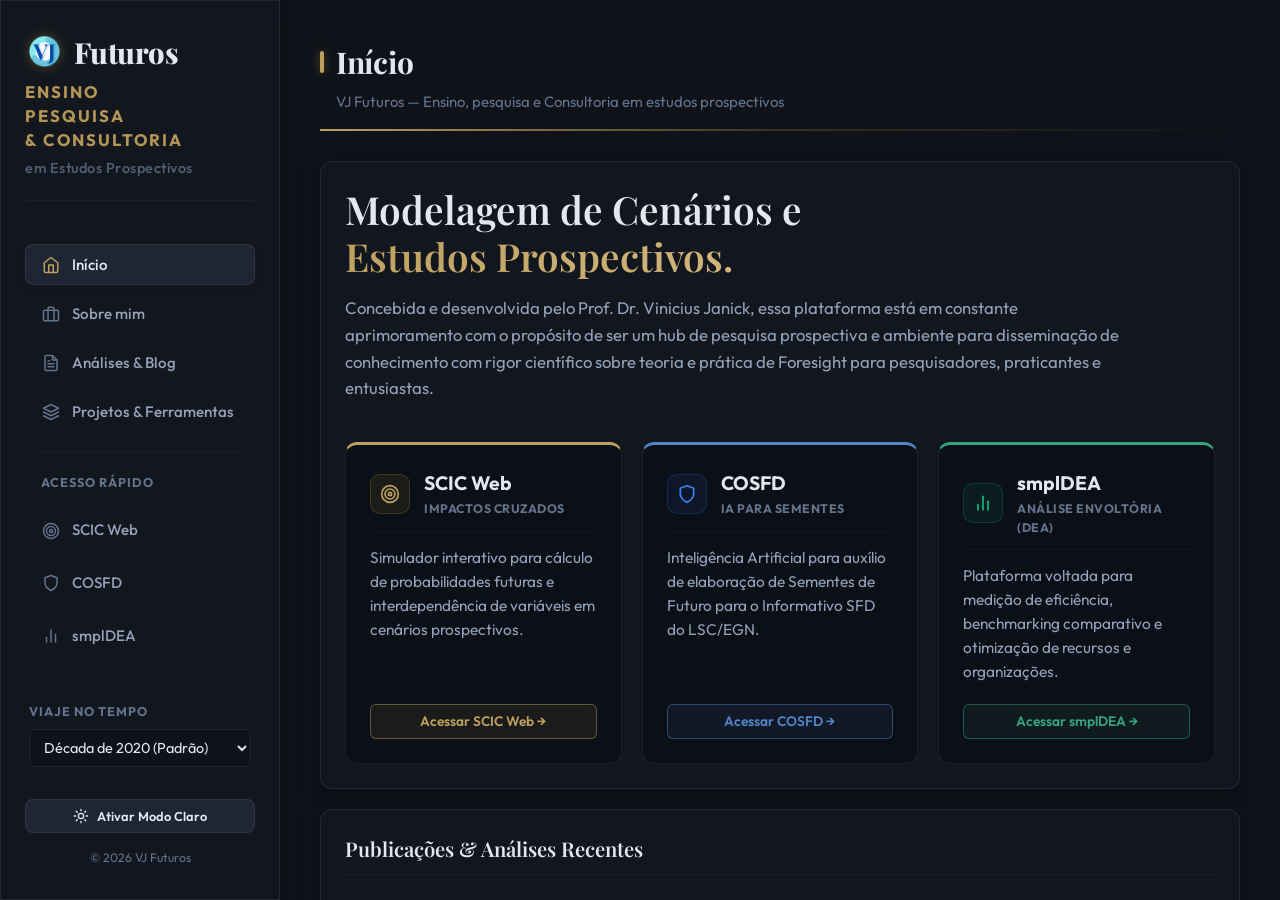
==== commit 84513101: "1.1.0" ====
--- a/index.html
+++ b/index.html
@@ -31,7 +31,7 @@
         rel="stylesheet">
 
     <!-- CSS -->
-    <link rel="stylesheet" href="Estilos/style.css?v=4.4">
+    <link rel="stylesheet" href="Estilos/style.css?v=4.4" id="theme-stylesheet">
 
     <!-- JSON-LD Structured Metadata (SEO & AI Optimization / GEO) -->
     <script type="application/ld+json">
@@ -189,6 +189,16 @@
 
             <!-- Sidebar Footer Controls & Quick Links -->
             <div class="sidebar-footer">
+                <div class="time-travel-container" style="margin-bottom: 16px; padding: 0 4px;">
+                    <label for="time-select" style="display: block; font-size: 0.72rem; font-weight: 700; color: var(--text-muted); text-transform: uppercase; letter-spacing: 1px; margin-bottom: 8px;">Viaje no Tempo</label>
+                    <select id="time-select" style="width: 100%; padding: 8px 10px; border-radius: 6px; border: 1px solid var(--border-glass); background: var(--bg-primary); color: var(--text-primary); font-family: var(--font-primary); font-size: 0.82rem; cursor: pointer; outline: none; transition: all var(--transition-fast);">
+                        <option value="1990">Década de 90 (Web 1.0)</option>
+                        <option value="2000">Década de 2000 (Clássico)</option>
+                        <option value="2010">Década de 2010 (Frutiger Aero)</option>
+                        <option value="2020" selected>Década de 2020 (Padrão)</option>
+                        <option value="2050">Década de 2050 (Futuro)</option>
+                    </select>
+                </div>
                 <div class="footer-buttons">
                     <button id="theme-toggle" class="theme-toggle" aria-label="Alternar Tema" title="Alternar Tema">
                         <!-- Mostra Sol para mudar para Claro -->
--- a/Estilos/style.css
+++ b/Estilos/style.css
@@ -4,11 +4,11 @@
 
 /* --- Design Tokens / Variables --- */
 :root {
-    /* Color Palette - HSL (Dark Theme Default) */
-    --bg-primary: #0a0f1d;
-    --bg-secondary: #0e1629;
-    --bg-tertiary: #1b253b;
-    --bg-glass: rgba(14, 22, 41, 0.7);
+    /* Color Palette - HSL (Dark Theme Default - Softened) */
+    --bg-primary: #0f1219;
+    --bg-secondary: #151922;
+    --bg-tertiary: #1f2533;
+    --bg-glass: rgba(21, 25, 34, 0.7);
     --border-glass: rgba(255, 255, 255, 0.08);
     --border-soft: rgba(255, 255, 255, 0.04);
     
@@ -16,17 +16,38 @@
     --bg-subcard: rgba(5, 8, 16, 0.45);
     --border-subcard: rgba(255, 255, 255, 0.08);
     --bg-subcard-hover: rgba(5, 8, 16, 0.65);
-    --border-subcard-hover: rgba(212, 175, 55, 0.25);
-    
-    --text-primary: #f8fafc;
-    --text-secondary: #cbd5e1;
+    --border-subcard-hover: rgba(189, 160, 94, 0.25);
+    
+    --text-primary: #e2e8f0;
+    --text-secondary: #94a3b8;
     --text-muted: #64748b;
     
     /* Accent Colors */
-    --accent: #d4af37; /* Sophisticated Gold */
-    --accent-hover: #f5b041;
-    --accent-glow: rgba(212, 175, 55, 0.12);
-    --accent-gradient: linear-gradient(135deg, #d4af37 0%, #f5b041 100%);
+    --accent: #bda05e; /* Sophisticated Champagne Gold (Softened) */
+    --accent-hover: #d2b67a;
+    --accent-glow: rgba(189, 160, 94, 0.12);
+    --accent-gradient: linear-gradient(135deg, #bda05e 0%, #d2b67a 100%);
+    --accent-gradient-hover: linear-gradient(135deg, #d2b67a 0%, #bda05e 100%);
+    --btn-primary-text: #0f1219;
+    
+    /* Tool colors (Dark Default) */
+    --tool-scic-color: #bda05e;
+    --tool-scic-bg: rgba(189, 160, 94, 0.09);
+    --tool-scic-border: rgba(189, 160, 94, 0.45);
+    --tool-scic-hover-bg: #bda05e;
+    --tool-scic-hover-color: #0f1219;
+    
+    --tool-cosfd-color: #5285c5;
+    --tool-cosfd-bg: rgba(82, 133, 197, 0.09);
+    --tool-cosfd-border: rgba(82, 133, 197, 0.45);
+    --tool-cosfd-hover-bg: #5285c5;
+    --tool-cosfd-hover-color: #ffffff;
+    
+    --tool-smpldea-color: #37a37e;
+    --tool-smpldea-bg: rgba(55, 163, 126, 0.09);
+    --tool-smpldea-border: rgba(55, 163, 126, 0.45);
+    --tool-smpldea-hover-bg: #37a37e;
+    --tool-smpldea-hover-color: #ffffff;
     
     /* Layout */
     --sidebar-width: 280px;
@@ -44,7 +65,7 @@
     
     /* Functional */
     --error: #f43f5e;
-    --success: #10b981;
+    --success: #37a37e;
     
     /* Transitions */
     --transition: 0.35s cubic-bezier(0.25, 0.8, 0.25, 1);
@@ -53,24 +74,50 @@
 
 /* --- Light Theme Variables Override --- */
 body.light-theme {
-    --bg-primary: #f1f5f9;
-    --bg-secondary: #ffffff;
-    --bg-tertiary: #e2e8f0;
-    --bg-glass: rgba(255, 255, 255, 0.75);
+    --bg-primary: #e5e8ec; /* Softer, muted slate grey (no more glaring white background) */
+    --bg-secondary: #f1f3f6; /* Soft, opaque light gray for cards */
+    --bg-tertiary: #dce1e7;
+    --bg-glass: rgba(241, 243, 246, 0.85);
     --border-glass: rgba(15, 23, 42, 0.08);
     --border-soft: rgba(15, 23, 42, 0.04);
     
     /* Subcard styling variables (Light override) */
-    --bg-subcard: rgba(15, 23, 42, 0.045);
+    --bg-subcard: rgba(15, 23, 42, 0.05);
     --border-subcard: rgba(15, 23, 42, 0.09);
-    --bg-subcard-hover: rgba(255, 255, 255, 0.95);
-    --border-subcard-hover: rgba(180, 83, 9, 0.35);
-    
-    --text-primary: #0f172a;
-    --text-secondary: #334155;
+    --bg-subcard-hover: #fcfdfe; /* Lifted card hover */
+    --border-subcard-hover: rgba(189, 160, 94, 0.35);
+    
+    --text-primary: #212836;
+    --text-secondary: #475569;
     --text-muted: #64748b;
-    --accent-glow: rgba(180, 83, 9, 0.08);
+    
+    /* Restored Sophisticated Gold for letters in light theme */
+    --accent: #bda05e; 
+    --accent-hover: #d2b67a;
+    --accent-glow: rgba(189, 160, 94, 0.12);
+    --accent-gradient: linear-gradient(135deg, #bda05e 0%, #d2b67a 100%);
+    --accent-gradient-hover: linear-gradient(135deg, #d2b67a 0%, #bda05e 100%);
+    --btn-primary-text: #0f1219;
     --shadow-glass: 0 4px 20px 0 rgba(15, 23, 42, 0.05);
+    
+    /* Tool colors (Light Override - SCIC Gold restored) */
+    --tool-scic-color: #bda05e;
+    --tool-scic-bg: rgba(189, 160, 94, 0.09);
+    --tool-scic-border: rgba(189, 160, 94, 0.45);
+    --tool-scic-hover-bg: #bda05e;
+    --tool-scic-hover-color: #0f1219;
+    
+    --tool-cosfd-color: #2c52b2;
+    --tool-cosfd-bg: rgba(44, 82, 178, 0.08);
+    --tool-cosfd-border: rgba(44, 82, 178, 0.35);
+    --tool-cosfd-hover-bg: #2c52b2;
+    --tool-cosfd-hover-color: #ffffff;
+    
+    --tool-smpldea-color: #0b6247;
+    --tool-smpldea-bg: rgba(11, 98, 71, 0.08);
+    --tool-smpldea-border: rgba(11, 98, 71, 0.35);
+    --tool-smpldea-hover-bg: #0b6247;
+    --tool-smpldea-hover-color: #ffffff;
 }
 
 /* --- Reset & Base Styles --- */
@@ -1554,10 +1601,10 @@
 
 .btn-primary {
     background: var(--accent-gradient);
-    color: #0a0f1d;
+    color: var(--btn-primary-text);
 }
 .btn-primary:hover {
-    background: linear-gradient(135deg, #f5b041 0%, #d4af37 100%);
+    background: var(--accent-gradient-hover);
     transform: translateY(-1px);
 }
 
@@ -1938,13 +1985,13 @@
 
 /* Opção 2: Adicionar uma barra de cor superior fina nos cards das ferramentas */
 .tools-grid .tool-column:nth-of-type(1) {
-    border-top: 3px solid #d4af37;
+    border-top: 3px solid var(--tool-scic-color);
 }
 .tools-grid .tool-column:nth-of-type(2) {
-    border-top: 3px solid #3b82f6;
+    border-top: 3px solid var(--tool-cosfd-color);
 }
 .tools-grid .tool-column:nth-of-type(3) {
-    border-top: 3px solid #10b981;
+    border-top: 3px solid var(--tool-smpldea-color);
 }
 
 .tool-column:hover {
@@ -1954,78 +2001,44 @@
     box-shadow: 0 12px 24px rgba(0, 0, 0, 0.15);
 }
 
-/* Opção 1: Destacar os botões com preenchimento semitransparente por padrão e sólido no hover */
-/* SCIC Web Button (Gold) */
+/* Destacar os botões com preenchimento semitransparente por padrão e sólido no hover usando variáveis CSS */
+/* SCIC Web Button */
 .tools-grid .tool-column:nth-of-type(1) .btn {
-    background: rgba(212, 175, 55, 0.09) !important;
-    border-color: rgba(212, 175, 55, 0.45) !important;
-    color: #d4af37 !important;
+    background: var(--tool-scic-bg) !important;
+    border-color: var(--tool-scic-border) !important;
+    color: var(--tool-scic-color) !important;
 }
 .tools-grid .tool-column:nth-of-type(1) .btn:hover {
-    background: #d4af37 !important;
-    color: #0a0f1d !important;
-    border-color: #d4af37 !important;
-    box-shadow: 0 4px 12px rgba(212, 175, 55, 0.3) !important;
-}
-
-/* COSFD Button (Blue) */
+    background: var(--tool-scic-hover-bg) !important;
+    color: var(--tool-scic-hover-color) !important;
+    border-color: var(--tool-scic-hover-bg) !important;
+    box-shadow: 0 4px 12px var(--tool-scic-border) !important;
+}
+
+/* COSFD Button */
 .tools-grid .tool-column:nth-of-type(2) .btn {
-    background: rgba(59, 130, 246, 0.09) !important;
-    border-color: rgba(59, 130, 246, 0.45) !important;
-    color: #3b82f6 !important;
+    background: var(--tool-cosfd-bg) !important;
+    border-color: var(--tool-cosfd-border) !important;
+    color: var(--tool-cosfd-color) !important;
 }
 .tools-grid .tool-column:nth-of-type(2) .btn:hover {
-    background: #3b82f6 !important;
-    color: #ffffff !important;
-    border-color: #3b82f6 !important;
-    box-shadow: 0 4px 12px rgba(59, 130, 246, 0.3) !important;
-}
-
-/* smplDEA Button (Green) */
+    background: var(--tool-cosfd-hover-bg) !important;
+    color: var(--tool-cosfd-hover-color) !important;
+    border-color: var(--tool-cosfd-hover-bg) !important;
+    box-shadow: 0 4px 12px var(--tool-cosfd-border) !important;
+}
+
+/* smplDEA Button */
 .tools-grid .tool-column:nth-of-type(3) .btn {
-    background: rgba(16, 185, 129, 0.09) !important;
-    border-color: rgba(16, 185, 129, 0.45) !important;
-    color: #10b981 !important;
+    background: var(--tool-smpldea-bg) !important;
+    border-color: var(--tool-smpldea-border) !important;
+    color: var(--tool-smpldea-color) !important;
 }
 .tools-grid .tool-column:nth-of-type(3) .btn:hover {
-    background: #10b981 !important;
-    color: #ffffff !important;
-    border-color: #10b981 !important;
-    box-shadow: 0 4px 12px rgba(16, 185, 129, 0.3) !important;
-}
-
-/* Light Theme Overrides para garantir acessibilidade/contraste */
-body.light-theme .tools-grid .tool-column:nth-of-type(1) .btn {
-    background: rgba(180, 83, 9, 0.08) !important;
-    border-color: rgba(180, 83, 9, 0.35) !important;
-    color: #b45309 !important;
-}
-body.light-theme .tools-grid .tool-column:nth-of-type(1) .btn:hover {
-    background: #b45309 !important;
-    color: #ffffff !important;
-    border-color: #b45309 !important;
-}
-
-body.light-theme .tools-grid .tool-column:nth-of-type(2) .btn {
-    background: rgba(29, 78, 216, 0.08) !important;
-    border-color: rgba(29, 78, 216, 0.35) !important;
-    color: #1d4ed8 !important;
-}
-body.light-theme .tools-grid .tool-column:nth-of-type(2) .btn:hover {
-    background: #1d4ed8 !important;
-    color: #ffffff !important;
-    border-color: #1d4ed8 !important;
-}
-
-body.light-theme .tools-grid .tool-column:nth-of-type(3) .btn {
-    background: rgba(4, 120, 87, 0.08) !important;
-    border-color: rgba(4, 120, 87, 0.35) !important;
-    color: #047857 !important;
-}
-body.light-theme .tools-grid .tool-column:nth-of-type(3) .btn:hover {
-    background: #047857 !important;
-    color: #ffffff !important;
-    border-color: #047857 !important;
+    background: var(--tool-smpldea-hover-bg) !important;
+    color: var(--tool-smpldea-hover-color) !important;
+    border-color: var(--tool-smpldea-hover-bg) !important;
+    box-shadow: 0 4px 12px var(--tool-smpldea-border) !important;
 }
 
 .tool-header {
@@ -2209,51 +2222,28 @@
 
 /* Destaque nos botões das Publicações (Livros - Gold) */
 .highlights-subcard-column:first-of-type .highlights-row-item .btn {
-    background: rgba(212, 175, 55, 0.08) !important;
-    border-color: rgba(212, 175, 55, 0.4) !important;
-    color: #d4af37 !important;
+    background: var(--tool-scic-bg) !important;
+    border-color: var(--tool-scic-border) !important;
+    color: var(--tool-scic-color) !important;
 }
 .highlights-subcard-column:first-of-type .highlights-row-item .btn:hover {
-    background: #d4af37 !important;
-    color: #0a0f1d !important;
-    border-color: #d4af37 !important;
-    box-shadow: 0 4px 10px rgba(212, 175, 55, 0.25) !important;
+    background: var(--tool-scic-hover-bg) !important;
+    color: var(--tool-scic-hover-color) !important;
+    border-color: var(--tool-scic-hover-bg) !important;
+    box-shadow: 0 4px 10px var(--tool-scic-border) !important;
 }
 
 /* Destaque nos botões dos Artigos do Blog (Blue) */
 .highlights-subcard-column:last-of-type .highlights-row-item .btn {
-    background: rgba(59, 130, 246, 0.08) !important;
-    border-color: rgba(59, 130, 246, 0.4) !important;
-    color: #3b82f6 !important;
+    background: var(--tool-cosfd-bg) !important;
+    border-color: var(--tool-cosfd-border) !important;
+    color: var(--tool-cosfd-color) !important;
 }
 .highlights-subcard-column:last-of-type .highlights-row-item .btn:hover {
-    background: #3b82f6 !important;
-    color: #ffffff !important;
-    border-color: #3b82f6 !important;
-    box-shadow: 0 4px 10px rgba(59, 130, 246, 0.25) !important;
-}
-
-/* Light Theme Overrides para os botões das Publicações & Blog */
-body.light-theme .highlights-subcard-column:first-of-type .highlights-row-item .btn {
-    background: rgba(180, 83, 9, 0.07) !important;
-    border-color: rgba(180, 83, 9, 0.35) !important;
-    color: #b45309 !important;
-}
-body.light-theme .highlights-subcard-column:first-of-type .highlights-row-item .btn:hover {
-    background: #b45309 !important;
-    color: #ffffff !important;
-    border-color: #b45309 !important;
-}
-
-body.light-theme .highlights-subcard-column:last-of-type .highlights-row-item .btn {
-    background: rgba(29, 78, 216, 0.07) !important;
-    border-color: rgba(29, 78, 216, 0.35) !important;
-    color: #1d4ed8 !important;
-}
-body.light-theme .highlights-subcard-column:last-of-type .highlights-row-item .btn:hover {
-    background: #1d4ed8 !important;
-    color: #ffffff !important;
-    border-color: #1d4ed8 !important;
+    background: var(--tool-cosfd-hover-bg) !important;
+    color: var(--tool-cosfd-hover-color) !important;
+    border-color: var(--tool-cosfd-hover-bg) !important;
+    box-shadow: 0 4px 10px var(--tool-cosfd-border) !important;
 }
 
 /* Layout Lado a Lado: Biografia e Galeria Mosaico */
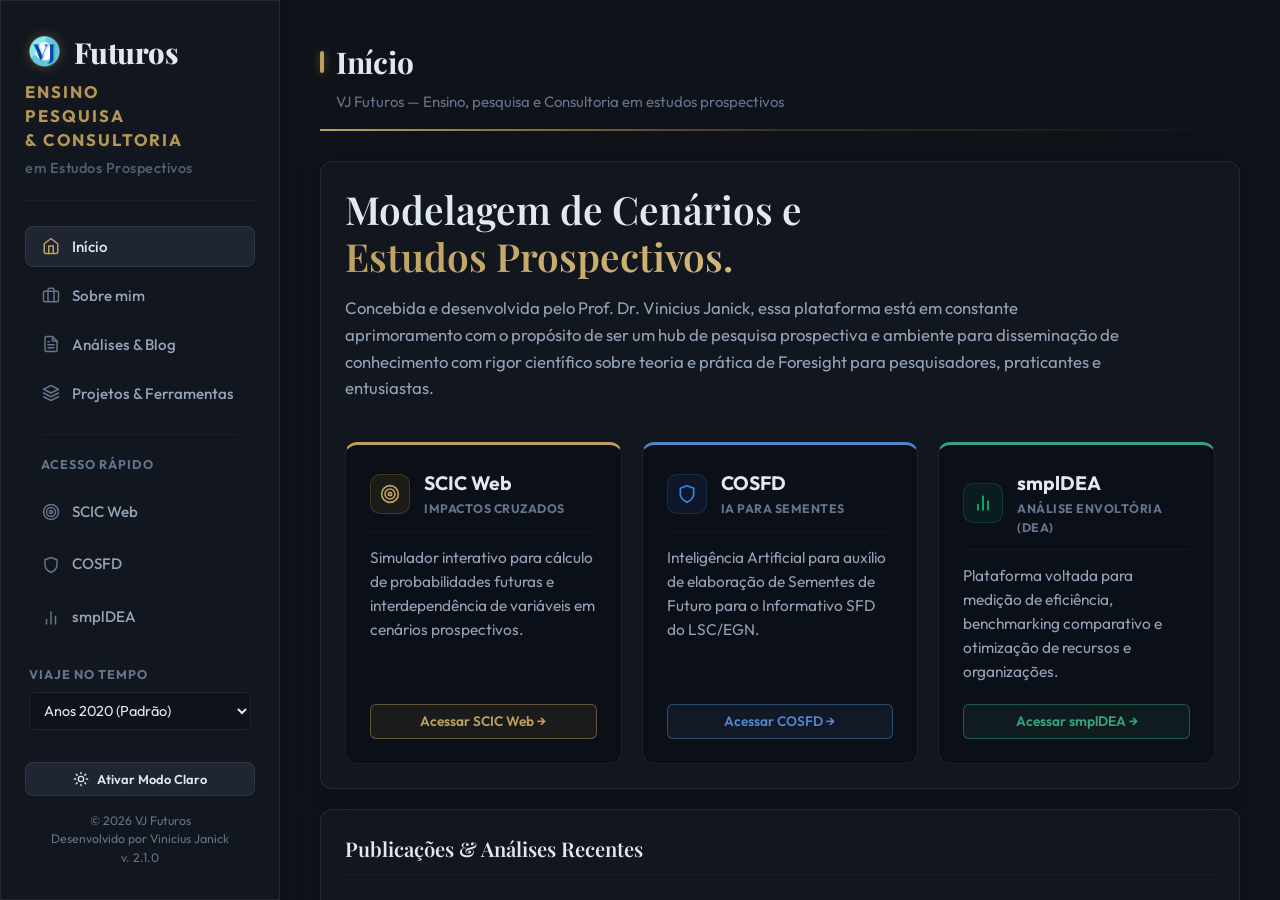
==== commit e931d876: "2.1.0" ====
--- a/index.html
+++ b/index.html
@@ -8,11 +8,11 @@
     <!-- Google tag (gtag.js) -->
     <script async src="https://www.googletagmanager.com/gtag/js?id=G-PKW75YJQSM"></script>
     <script>
-      window.dataLayer = window.dataLayer || [];
-      function gtag(){dataLayer.push(arguments);}
-      gtag('js', new Date());
-
-      gtag('config', 'G-PKW75YJQSM');
+        window.dataLayer = window.dataLayer || [];
+        function gtag() {dataLayer.push(arguments);}
+        gtag('js', new Date());
+
+        gtag('config', 'G-PKW75YJQSM');
     </script>
 
     <title>VJ Futuros | Foresight &amp; Planejamento Estratégico</title>
@@ -30,8 +30,10 @@
         href="https://fonts.googleapis.com/css2?family=Outfit:wght@300;400;500;600;700;800&family=Playfair+Display:ital,wght@0,500;0,600;0,700;1,500&display=swap"
         rel="stylesheet">
 
-    <!-- CSS -->
-    <link rel="stylesheet" href="Estilos/style.css?v=4.4" id="theme-stylesheet">
+    <!-- CSS Base Stylesheet -->
+    <link rel="stylesheet" href="Estilos/style.css?v=5.0">
+    <!-- CSS Dynamic Temporal Overrides -->
+    <link rel="stylesheet" href="Estilos/theme_blank.css?v=5.0" id="theme-stylesheet">
 
     <!-- JSON-LD Structured Metadata (SEO & AI Optimization / GEO) -->
     <script type="application/ld+json">
@@ -158,8 +160,11 @@
                     </svg>
                     <span>Projetos & Ferramentas</span>
                 </button>
-                <div class="sidebar-divider" style="height: 1px; background: var(--border-soft); margin: 12px 16px;"></div>
-                <div class="sidebar-section-title" style="padding: 0 16px; font-size: 0.72rem; font-weight: 700; color: var(--text-muted); text-transform: uppercase; letter-spacing: 1px; margin-bottom: 8px;">Acesso Rápido</div>
+                <div class="sidebar-divider" style="height: 1px; background: var(--border-soft); margin: 12px 16px;">
+                </div>
+                <div class="sidebar-section-title"
+                    style="padding: 0 16px; font-size: 0.72rem; font-weight: 700; color: var(--text-muted); text-transform: uppercase; letter-spacing: 1px; margin-bottom: 8px;">
+                    Acesso Rápido</div>
                 <a href="https://scic.vjfuturos.com.br" target="_blank" class="nav-tab-link">
                     <svg width="18" height="18" viewBox="0 0 24 24" fill="none" stroke="currentColor" stroke-width="2"
                         stroke-linecap="round" stroke-linejoin="round">
@@ -190,13 +195,16 @@
             <!-- Sidebar Footer Controls & Quick Links -->
             <div class="sidebar-footer">
                 <div class="time-travel-container" style="margin-bottom: 16px; padding: 0 4px;">
-                    <label for="time-select" style="display: block; font-size: 0.72rem; font-weight: 700; color: var(--text-muted); text-transform: uppercase; letter-spacing: 1px; margin-bottom: 8px;">Viaje no Tempo</label>
-                    <select id="time-select" style="width: 100%; padding: 8px 10px; border-radius: 6px; border: 1px solid var(--border-glass); background: var(--bg-primary); color: var(--text-primary); font-family: var(--font-primary); font-size: 0.82rem; cursor: pointer; outline: none; transition: all var(--transition-fast);">
-                        <option value="1990">Década de 90 (Web 1.0)</option>
-                        <option value="2000">Década de 2000 (Clássico)</option>
-                        <option value="2010">Década de 2010 (Frutiger Aero)</option>
-                        <option value="2020" selected>Década de 2020 (Padrão)</option>
-                        <option value="2050">Década de 2050 (Futuro)</option>
+                    <label for="time-select"
+                        style="display: block; font-size: 0.72rem; font-weight: 700; color: var(--text-muted); text-transform: uppercase; letter-spacing: 1px; margin-bottom: 8px;">Viaje
+                        no Tempo</label>
+                    <select id="time-select"
+                        style="width: 100%; padding: 8px 10px; border-radius: 6px; border: 1px solid var(--border-glass); background: var(--bg-primary); color: var(--text-primary); font-family: var(--font-primary); font-size: 0.82rem; cursor: pointer; outline: none; transition: all var(--transition-fast);">
+                        <option value="1990">Anos 90 (Web 1.0)</option>
+                        <option value="2000">Anos 2000 (Clássico)</option>
+                        <option value="2010">Anos 2010 (Frutiger Aero)</option>
+                        <option value="2020" selected>Anos 2020 (Padrão)</option>
+                        <option value="2050">Anos 2050 (Futuro)</option>
                     </select>
                 </div>
                 <div class="footer-buttons">
@@ -222,14 +230,14 @@
                         </span>
                     </button>
                 </div>
-                <p class="copyright">&copy; 2026 VJ Futuros</p>
+                <p class="copyright">&copy; 2026 VJ Futuros<br>Desenvolvido por Vinicius Janick<br>v. 2.1.0</p>
             </div>
         </aside>
 
         <!-- Mobile Header Bar -->
         <header class="mobile-header glass" id="mobile-header">
             <a href="#" class="logo-link">
-                <img src="assets/logo.png" alt="VJ" class="logo-img-mobile">
+                <img src="assets/logo2nobg.png" alt="VJ" class="logo-img-mobile">
             </a>
             <div class="mobile-brand-title">VJ Futuros</div>
             <button class="mobile-menu-toggle" id="mobile-menu-toggle" aria-label="Abrir Menu">
@@ -243,6 +251,10 @@
             <!-- Dynamic Tab 1: Início (Home) -->
             <section class="tab-panel active" id="panel-home">
                 <div class="content-header">
+                    <div class="retro-throbber">
+                        <img src="assets/globe.gif" alt="Loading" class="retro-globe-img">
+                        <span class="retro-throbber-text">ONLINE</span>
+                    </div>
                     <h2 class="panel-title">Início</h2>
                     <p class="panel-subtitle">VJ Futuros — Ensino, pesquisa e Consultoria em estudos prospectivos</p>
                 </div>
@@ -253,19 +265,25 @@
 
                         <!-- Box 1: Proposta de Valor & Ferramentas Integradas (span 12) -->
                         <div class="bento-box intro-main glass" style="grid-column: span 12;">
-                            <h3 class="bento-title-main" style="margin-top: 0;">Modelagem de Cenários e <br><span class="gradient-text">Estudos Prospectivos.</span></h3>
+                            <h3 class="bento-title-main" style="margin-top: 0;">Modelagem de Cenários e <br><span
+                                    class="gradient-text">Estudos Prospectivos.</span></h3>
                             <p class="bento-desc">
-                                Concebida e desenvolvida pelo Prof. Dr. Vinicius Janick, essa plataforma está em constante aprimoramento com o propósito de ser um hub de pesquisa prospectiva e ambiente para disseminação de conhecimento com rigor científico sobre teoria e prática de Foresight para pesquisadores, praticantes e entusiastas.
+                                Concebida e desenvolvida pelo Prof. Dr. Vinicius Janick, essa plataforma está em
+                                constante aprimoramento com o propósito de ser um hub de pesquisa prospectiva e ambiente
+                                para disseminação de conhecimento com rigor científico sobre teoria e prática de
+                                Foresight para pesquisadores, praticantes e entusiastas.
                             </p>
-                            
+
                             <!-- Grade de Ferramentas embutida diretamente no card principal -->
                             <div class="tools-grid" style="margin-top: 24px;">
-                                
+
                                 <!-- Tool 1: SCIC Web -->
                                 <div class="tool-column">
                                     <div class="tool-header">
                                         <div class="tool-icon gold">
-                                            <svg width="20" height="20" viewBox="0 0 24 24" fill="none" stroke="currentColor" stroke-width="2" stroke-linecap="round" stroke-linejoin="round">
+                                            <svg width="20" height="20" viewBox="0 0 24 24" fill="none"
+                                                stroke="currentColor" stroke-width="2" stroke-linecap="round"
+                                                stroke-linejoin="round">
                                                 <circle cx="12" cy="12" r="10" />
                                                 <circle cx="12" cy="12" r="6" />
                                                 <circle cx="12" cy="12" r="2" />
@@ -276,15 +294,19 @@
                                             <span class="tool-tag">Impactos Cruzados</span>
                                         </div>
                                     </div>
-                                    <p class="tool-desc">Simulador interativo para cálculo de probabilidades futuras e interdependência de variáveis em cenários prospectivos.</p>
-                                    <a href="https://scic.vjfuturos.com.br" target="_blank" class="btn btn-outline btn-sm">Acessar SCIC Web &rarr;</a>
+                                    <p class="tool-desc">Simulador interativo para cálculo de probabilidades futuras e
+                                        interdependência de variáveis em cenários prospectivos.</p>
+                                    <a href="https://scic.vjfuturos.com.br" target="_blank"
+                                        class="btn btn-outline btn-sm">Acessar SCIC Web &rarr;</a>
                                 </div>
 
                                 <!-- Tool 2: COSFD -->
                                 <div class="tool-column">
                                     <div class="tool-header">
                                         <div class="tool-icon blue">
-                                            <svg width="20" height="20" viewBox="0 0 24 24" fill="none" stroke="currentColor" stroke-width="2" stroke-linecap="round" stroke-linejoin="round">
+                                            <svg width="20" height="20" viewBox="0 0 24 24" fill="none"
+                                                stroke="currentColor" stroke-width="2" stroke-linecap="round"
+                                                stroke-linejoin="round">
                                                 <path d="M12 22s8-4 8-10V5l-8-3-8 3v7c0 6 8 10 8 10z" />
                                             </svg>
                                         </div>
@@ -293,15 +315,19 @@
                                             <span class="tool-tag">IA para Sementes</span>
                                         </div>
                                     </div>
-                                    <p class="tool-desc">Inteligência Artificial para auxílio de elaboração de Sementes de Futuro para o Informativo SFD do LSC/EGN.</p>
-                                    <a href="https://cosfd.vjfuturos.com.br" target="_blank" class="btn btn-outline btn-sm">Acessar COSFD &rarr;</a>
+                                    <p class="tool-desc">Inteligência Artificial para auxílio de elaboração de Sementes
+                                        de Futuro para o Informativo SFD do LSC/EGN.</p>
+                                    <a href="https://cosfd.vjfuturos.com.br" target="_blank"
+                                        class="btn btn-outline btn-sm">Acessar COSFD &rarr;</a>
                                 </div>
 
                                 <!-- Tool 3: smplDEA -->
                                 <div class="tool-column">
                                     <div class="tool-header">
                                         <div class="tool-icon green">
-                                            <svg width="20" height="20" viewBox="0 0 24 24" fill="none" stroke="currentColor" stroke-width="2" stroke-linecap="round" stroke-linejoin="round">
+                                            <svg width="20" height="20" viewBox="0 0 24 24" fill="none"
+                                                stroke="currentColor" stroke-width="2" stroke-linecap="round"
+                                                stroke-linejoin="round">
                                                 <line x1="18" y1="20" x2="18" y2="10" />
                                                 <line x1="12" y1="20" x2="12" y2="4" />
                                                 <line x1="6" y1="20" x2="6" y2="14" />
@@ -312,8 +338,10 @@
                                             <span class="tool-tag">Análise Envoltória (DEA)</span>
                                         </div>
                                     </div>
-                                    <p class="tool-desc">Plataforma voltada para medição de eficiência, benchmarking comparativo e otimização de recursos e organizações.</p>
-                                    <a href="https://smpldea.vjfuturos.com.br" target="_blank" class="btn btn-outline btn-sm">Acessar smplDEA &rarr;</a>
+                                    <p class="tool-desc">Plataforma voltada para medição de eficiência, benchmarking
+                                        comparativo e otimização de recursos e organizações.</p>
+                                    <a href="https://smpldea.vjfuturos.com.br" target="_blank"
+                                        class="btn btn-outline btn-sm">Acessar smplDEA &rarr;</a>
                                 </div>
 
                             </div>
@@ -322,63 +350,78 @@
                         <!-- Box 3: Destaques da Plataforma (2 Colunas 50/50 - span 12) -->
                         <div class="bento-box platform-highlights glass" style="grid-column: span 12;">
                             <h4 class="bento-box-heading">Publicações &amp; Análises Recentes</h4>
-                            
+
                             <div class="highlights-grid-50-50">
-                                
+
                                 <!-- Coluna da Esquerda: Publicações (Livros) -->
                                 <div class="highlights-subcard-column">
-                                    <h5 class="subcard-column-heading"><span class="bento-tag tag-book">Obras &amp; Livros</span></h5>
-                                    
+                                    <h5 class="subcard-column-heading"><span class="bento-tag tag-book">Obras &amp;
+                                            Livros</span></h5>
+
                                     <!-- Livro 1 -->
                                     <div class="highlights-row-item">
                                         <div class="row-item-cover-wrapper">
-                                            <img src="assets/CapaManual.png" alt="Manual para Redação" class="row-item-cover-img">
+                                            <img src="assets/CapaManual.png" alt="Manual para Redação"
+                                                class="row-item-cover-img">
                                         </div>
                                         <div class="row-item-details">
-                                            <h6 class="row-item-title">Manual para Redação e Classificação de Sementes de Futuro</h6>
-                                            <p class="row-item-desc">Critérios objetivos para busca, redação e classificação de sementes de futuro na pesquisa prospectiva.</p>
-                                            <a href="https://doi.org/10.5281/zenodo.18078802" target="_blank" class="btn btn-outline btn-xs">Download &rarr;</a>
+                                            <h6 class="row-item-title">Manual para Redação e Classificação de Sementes
+                                                de Futuro</h6>
+                                            <p class="row-item-desc">Critérios objetivos para busca, redação e
+                                                classificação de sementes de futuro na pesquisa prospectiva.</p>
+                                            <a href="https://doi.org/10.5281/zenodo.18078802" target="_blank"
+                                                class="btn btn-outline btn-xs">Download &rarr;</a>
                                         </div>
                                     </div>
 
                                     <!-- Livro 2 -->
                                     <div class="highlights-row-item">
                                         <div class="row-item-cover-wrapper">
-                                            <img src="assets/CapaEFP.png" alt="Explorando Futuros Possíveis" class="row-item-cover-img">
+                                            <img src="assets/CapaEFP.png" alt="Explorando Futuros Possíveis"
+                                                class="row-item-cover-img">
                                         </div>
                                         <div class="row-item-details">
                                             <h6 class="row-item-title">Explorando Futuros Possíveis</h6>
-                                            <p class="row-item-desc">Fundamentos e práticas essenciais sobre o uso de ferramentas conceituais em cenários de foresight.</p>
-                                            <a href="http://doi.org/10.5281/zenodo.15109770" target="_blank" class="btn btn-outline btn-xs">Download &rarr;</a>
+                                            <p class="row-item-desc">Fundamentos e práticas essenciais sobre o uso de
+                                                ferramentas conceituais em cenários de foresight.</p>
+                                            <a href="http://doi.org/10.5281/zenodo.15109770" target="_blank"
+                                                class="btn btn-outline btn-xs">Download &rarr;</a>
                                         </div>
                                     </div>
                                 </div>
 
                                 <!-- Coluna da Direita: Últimos Posts (Blog) -->
                                 <div class="highlights-subcard-column">
-                                    <h5 class="subcard-column-heading"><span class="bento-tag tag-post">Últimas do Blog</span></h5>
-                                    
+                                    <h5 class="subcard-column-heading"><span class="bento-tag tag-post">Últimas do
+                                            Blog</span></h5>
+
                                     <!-- Post 1 -->
                                     <div class="highlights-row-item" id="blog-highlight-item-1" style="display: none;">
                                         <div class="row-item-cover-wrapper">
-                                            <img src="" id="latest-medium-cover-1" alt="Post 1" class="row-item-cover-img">
+                                            <img src="" id="latest-medium-cover-1" alt="Post 1"
+                                                class="row-item-cover-img">
                                         </div>
                                         <div class="row-item-details">
                                             <h6 class="row-item-title" id="latest-medium-title-1">Carregando...</h6>
-                                            <p class="row-item-desc" id="latest-medium-desc-1">Buscando post recente no Medium...</p>
-                                            <button class="btn btn-outline btn-xs trigger-tab-btn" data-target="blog" id="latest-medium-btn-1">Ler Post</button>
+                                            <p class="row-item-desc" id="latest-medium-desc-1">Buscando post recente no
+                                                Medium...</p>
+                                            <button class="btn btn-outline btn-xs trigger-tab-btn" data-target="blog"
+                                                id="latest-medium-btn-1">Ler Post</button>
                                         </div>
                                     </div>
 
                                     <!-- Post 2 -->
                                     <div class="highlights-row-item" id="blog-highlight-item-2" style="display: none;">
                                         <div class="row-item-cover-wrapper">
-                                            <img src="" id="latest-medium-cover-2" alt="Post 2" class="row-item-cover-img">
+                                            <img src="" id="latest-medium-cover-2" alt="Post 2"
+                                                class="row-item-cover-img">
                                         </div>
                                         <div class="row-item-details">
                                             <h6 class="row-item-title" id="latest-medium-title-2">Carregando...</h6>
-                                            <p class="row-item-desc" id="latest-medium-desc-2">Buscando post recente no Medium...</p>
-                                            <button class="btn btn-outline btn-xs trigger-tab-btn" data-target="blog" id="latest-medium-btn-2">Ler Post</button>
+                                            <p class="row-item-desc" id="latest-medium-desc-2">Buscando post recente no
+                                                Medium...</p>
+                                            <button class="btn btn-outline btn-xs trigger-tab-btn" data-target="blog"
+                                                id="latest-medium-btn-2">Ler Post</button>
                                         </div>
                                     </div>
                                 </div>
@@ -393,30 +436,39 @@
             <!-- Dynamic Tab 2: Sobre mim (Simplificado) -->
             <section class="tab-panel" id="panel-curriculo">
                 <div class="content-header">
+                    <div class="retro-throbber">
+                        <img src="assets/globe.gif" alt="Loading" class="retro-globe-img">
+                        <span class="retro-throbber-text">ONLINE</span>
+                    </div>
                     <h2 class="panel-title">Sobre mim</h2>
-                    <p class="panel-subtitle">Linhas de pesquisa, atuação acadêmica e publicações do Prof. Dr. Vinicius Janick</p>
+                    <p class="panel-subtitle">Linhas de pesquisa, atuação acadêmica e publicações do Prof. Dr. Vinicius
+                        Janick</p>
                 </div>
                 <div class="panel-body">
                     <div class="professor-grid" style="margin-bottom: 32px;">
-                        
+
                         <!-- Coluna da Esquerda: Biografia -->
                         <div class="professor-bio-column">
-                            <div class="intro-box glass" style="margin-bottom: 0; padding: 32px; height: 100%; display: flex; flex-direction: column; justify-content: space-between;">
+                            <div class="intro-box glass"
+                                style="margin-bottom: 0; padding: 32px; height: 100%; display: flex; flex-direction: column; justify-content: space-between;">
                                 <div>
                                     <h3 class="bio-card-title"
                                         style="margin-top: 0; margin-bottom: 16px; font-size: 1.35rem; font-weight: 700; color: var(--accent); line-height: 1.3;">
                                         Ensino, Pesquisa e Consultoria em Estudos Prospectivos</h3>
-                                    <p class="lead-text" style="font-size: 1.05rem; color: var(--text-primary); font-weight: 500; margin-bottom: 12px; line-height: 1.5;">
+                                    <p class="lead-text"
+                                        style="font-size: 1.05rem; color: var(--text-primary); font-weight: 500; margin-bottom: 12px; line-height: 1.5;">
                                         Doutor em Administração pela USP com foco em Estudos Prospectivos e planejamento
                                         estratégico em defesa. Atuação como professor, pesquisador e consultor.
                                     </p>
-                                    <p class="body-text" style="font-size: 0.9rem; color: var(--text-secondary); line-height: 1.6; margin-bottom: 12px;">
+                                    <p class="body-text"
+                                        style="font-size: 0.9rem; color: var(--text-secondary); line-height: 1.6; margin-bottom: 12px;">
                                         Minha pesquisa concentra-se na modelagem de cenários prospectivos
                                         e no estudo e desenvolvimento de métodos quantitativos e qualitativos aplicados
                                         ao planejamento prospectivo, principalmente na área de Defesa Nacional, Forças
                                         Armadas e Segurança Internacional.
                                     </p>
-                                    <p class="body-text" style="font-size: 0.9rem; color: var(--text-secondary); line-height: 1.6; margin-bottom: 24px;">
+                                    <p class="body-text"
+                                        style="font-size: 0.9rem; color: var(--text-secondary); line-height: 1.6; margin-bottom: 24px;">
                                         Pesquisador no <strong>Laboratório de Simulações e Cenários (LSC/EGN)</strong> e
                                         no <strong>Grupo de Estudos em Eficiência (GREFIC/FEA-RP)</strong>.
                                     </p>
@@ -513,8 +565,13 @@
             <!-- Dynamic Tab 3: Análises & Blog (Novidade) -->
             <section class="tab-panel" id="panel-blog">
                 <div class="content-header" id="blog-header">
+                    <div class="retro-throbber">
+                        <img src="assets/globe.gif" alt="Loading" class="retro-globe-img">
+                        <span class="retro-throbber-text">ONLINE</span>
+                    </div>
                     <h2 class="panel-title">Análises &amp; Blog</h2>
-                    <p class="panel-subtitle">Reflexões e análises técnicas sobre planejamento de defesa e estudos prospectivos</p>
+                    <p class="panel-subtitle">Reflexões e análises técnicas sobre planejamento de defesa e estudos
+                        prospectivos</p>
                 </div>
                 <div class="panel-body">
                     <!-- Filtros Dinâmicos por Tags -->
@@ -531,22 +588,30 @@
             <!-- Dynamic Tab 4: Projetos & Ferramentas Interativas (Novidade) -->
             <section class="tab-panel" id="panel-projetos">
                 <div class="content-header">
+                    <div class="retro-throbber">
+                        <img src="assets/globe.gif" alt="Loading" class="retro-globe-img">
+                        <span class="retro-throbber-text">ONLINE</span>
+                    </div>
                     <h2 class="panel-title">Projetos & Ferramentas</h2>
                     <p class="panel-subtitle">Aplicações online e simuladores conceituais em desenvolvimento</p>
                 </div>
                 <div class="panel-body">
-                    
+
                     <!-- Seção 1: Plataformas Analíticas Principais -->
                     <div class="founder-section" style="margin-bottom: 32px;">
-                        <h3 class="sub-heading" style="margin-bottom: 16px; font-size: 1.1rem; text-transform: uppercase; letter-spacing: 0.5px; color: var(--text-primary); font-weight: 700;">Plataformas &amp; Ferramentas Analíticas</h3>
+                        <h3 class="sub-heading"
+                            style="margin-bottom: 16px; font-size: 1.1rem; text-transform: uppercase; letter-spacing: 0.5px; color: var(--text-primary); font-weight: 700;">
+                            Plataformas &amp; Ferramentas Analíticas</h3>
                         <div class="bento-box glass" style="padding: 24px;">
                             <div class="tools-grid" style="margin-top: 0;">
-                                
+
                                 <!-- Tool 1: SCIC Web -->
                                 <div class="tool-column">
                                     <div class="tool-header">
                                         <div class="tool-icon gold">
-                                            <svg width="20" height="20" viewBox="0 0 24 24" fill="none" stroke="currentColor" stroke-width="2" stroke-linecap="round" stroke-linejoin="round">
+                                            <svg width="20" height="20" viewBox="0 0 24 24" fill="none"
+                                                stroke="currentColor" stroke-width="2" stroke-linecap="round"
+                                                stroke-linejoin="round">
                                                 <circle cx="12" cy="12" r="10" />
                                                 <circle cx="12" cy="12" r="6" />
                                                 <circle cx="12" cy="12" r="2" />
@@ -557,15 +622,19 @@
                                             <span class="tool-tag">Impactos Cruzados</span>
                                         </div>
                                     </div>
-                                    <p class="tool-desc">Simulador interativo para cálculo de probabilidades futuras e interdependência de variáveis em cenários prospectivos.</p>
-                                    <a href="https://scic.vjfuturos.com.br" target="_blank" class="btn btn-outline btn-sm">Acessar SCIC Web &rarr;</a>
+                                    <p class="tool-desc">Simulador interativo para cálculo de probabilidades futuras e
+                                        interdependência de variáveis em cenários prospectivos.</p>
+                                    <a href="https://scic.vjfuturos.com.br" target="_blank"
+                                        class="btn btn-outline btn-sm">Acessar SCIC Web &rarr;</a>
                                 </div>
 
                                 <!-- Tool 2: COSFD -->
                                 <div class="tool-column">
                                     <div class="tool-header">
                                         <div class="tool-icon blue">
-                                            <svg width="20" height="20" viewBox="0 0 24 24" fill="none" stroke="currentColor" stroke-width="2" stroke-linecap="round" stroke-linejoin="round">
+                                            <svg width="20" height="20" viewBox="0 0 24 24" fill="none"
+                                                stroke="currentColor" stroke-width="2" stroke-linecap="round"
+                                                stroke-linejoin="round">
                                                 <path d="M12 22s8-4 8-10V5l-8-3-8 3v7c0 6 8 10 8 10z" />
                                             </svg>
                                         </div>
@@ -574,15 +643,19 @@
                                             <span class="tool-tag">IA para Sementes</span>
                                         </div>
                                     </div>
-                                    <p class="tool-desc">Inteligência Artificial para auxílio de elaboração de Sementes de Futuro para o Informativo SFD do LSC/EGN.</p>
-                                    <a href="https://cosfd.vjfuturos.com.br" target="_blank" class="btn btn-outline btn-sm">Acessar COSFD &rarr;</a>
+                                    <p class="tool-desc">Inteligência Artificial para auxílio de elaboração de Sementes
+                                        de Futuro para o Informativo SFD do LSC/EGN.</p>
+                                    <a href="https://cosfd.vjfuturos.com.br" target="_blank"
+                                        class="btn btn-outline btn-sm">Acessar COSFD &rarr;</a>
                                 </div>
 
                                 <!-- Tool 3: smplDEA -->
                                 <div class="tool-column">
                                     <div class="tool-header">
                                         <div class="tool-icon green">
-                                            <svg width="20" height="20" viewBox="0 0 24 24" fill="none" stroke="currentColor" stroke-width="2" stroke-linecap="round" stroke-linejoin="round">
+                                            <svg width="20" height="20" viewBox="0 0 24 24" fill="none"
+                                                stroke="currentColor" stroke-width="2" stroke-linecap="round"
+                                                stroke-linejoin="round">
                                                 <line x1="18" y1="20" x2="18" y2="10" />
                                                 <line x1="12" y1="20" x2="12" y2="4" />
                                                 <line x1="6" y1="20" x2="6" y2="14" />
@@ -593,8 +666,10 @@
                                             <span class="tool-tag">Análise Envoltória (DEA)</span>
                                         </div>
                                     </div>
-                                    <p class="tool-desc">Plataforma voltada para medição de eficiência, benchmarking comparativo e otimização de recursos e organizações.</p>
-                                    <a href="https://smpldea.vjfuturos.com.br" target="_blank" class="btn btn-outline btn-sm">Acessar smplDEA &rarr;</a>
+                                    <p class="tool-desc">Plataforma voltada para medição de eficiência, benchmarking
+                                        comparativo e otimização de recursos e organizações.</p>
+                                    <a href="https://smpldea.vjfuturos.com.br" target="_blank"
+                                        class="btn btn-outline btn-sm">Acessar smplDEA &rarr;</a>
                                 </div>
 
                             </div>
@@ -604,82 +679,84 @@
                     <!-- Simulador Rápido de Impactos Cruzados (Card Solto) -->
                     <div class="projects-layout" style="margin-top: 32px;">
                         <div class="project-tool-card glass">
-                                <div class="tool-header">
-                                    <h3>Simulador Interativo de Impactos Cruzados</h3>
-                                    <p>Este exemplo ilustra o conceito da técnica de Impactos Cruzados, simulando como o investimento e a cooperação internacional alteram a probabilidade de três cenários futuros hipotéticos.</p>
-                                </div>
-
-                                <div class="tool-body">
-                                    <div class="tool-controls">
-                                        <h4>Ajuste as Variáveis Estratégicas</h4>
-                                        <div class="control-group">
-                                            <label for="var-invest">Investimento em Ciência e Tecnologia (C&T)</label>
-                                            <input type="range" id="var-invest" min="0" max="100" value="50">
-                                            <span class="range-val" id="val-invest">50%</span>
-                                        </div>
-                                        <div class="control-group">
-                                            <label for="var-geopolitics">Estabilidade Geopolítica Global</label>
-                                            <input type="range" id="var-geopolitics" min="0" max="100" value="50">
-                                            <span class="range-val" id="val-geopolitics">50%</span>
-                                        </div>
-                                        <div class="control-group">
-                                            <label for="var-coop">Nível de Cooperação Internacional</label>
-                                            <input type="range" id="var-coop" min="0" max="100" value="50">
-                                            <span class="range-val" id="val-coop">50%</span>
-                                        </div>
-                                    </div>
-
-                                    <div class="tool-results">
-                                        <h4>Probabilidade de Ocorrência dos Cenários</h4>
-
-                                        <div class="result-bar-item">
-                                            <div class="result-bar-info">
-                                                <span class="res-name">Cenário A: Integração & Desenvolvimento</span>
-                                                <span class="res-pct" id="pct-cenario-a">40%</span>
-                                            </div>
-                                            <div class="result-bar-bg">
-                                                <div class="result-bar-fill color-green" id="fill-cenario-a"
-                                                    style="width: 40%"></div>
-                                            </div>
-                                        </div>
-
-                                        <div class="result-bar-item">
-                                            <div class="result-bar-info">
-                                                <span class="res-name">Cenário B: Fragmentação & Tensão Geopolítica</span>
-                                                <span class="res-pct" id="pct-cenario-b">35%</span>
-                                            </div>
-                                            <div class="result-bar-bg">
-                                                <div class="result-bar-fill color-orange" id="fill-cenario-b"
-                                                    style="width: 35%"></div>
-                                            </div>
-                                        </div>
-
-                                        <div class="result-bar-item">
-                                            <div class="result-bar-info">
-                                                <span class="res-name">Cenário C: Estagnação Tecnológica</span>
-                                                <span class="res-pct" id="pct-cenario-c">25%</span>
-                                            </div>
-                                            <div class="result-bar-bg">
-                                                <div class="result-bar-fill color-red" id="fill-cenario-c"
-                                                    style="width: 25%"></div>
-                                            </div>
-                                        </div>
-
-                                        <div class="scenario-analysis-box" id="scenario-feedback-box">
-                                            <strong>Análise Metodológica:</strong> As variáveis estão em equilíbrio. O
-                                            futuro é incerto.
-                                        </div>
+                            <div class="tool-header">
+                                <h3>Simulador Interativo de Impactos Cruzados</h3>
+                                <p>Este exemplo ilustra o conceito da técnica de Impactos Cruzados, simulando como o
+                                    investimento e a cooperação internacional alteram a probabilidade de três cenários
+                                    futuros hipotéticos.</p>
+                            </div>
+
+                            <div class="tool-body">
+                                <div class="tool-controls">
+                                    <h4>Ajuste as Variáveis Estratégicas</h4>
+                                    <div class="control-group">
+                                        <label for="var-invest">Investimento em Ciência e Tecnologia (C&T)</label>
+                                        <input type="range" id="var-invest" min="0" max="100" value="50">
+                                        <span class="range-val" id="val-invest">50%</span>
+                                    </div>
+                                    <div class="control-group">
+                                        <label for="var-geopolitics">Estabilidade Geopolítica Global</label>
+                                        <input type="range" id="var-geopolitics" min="0" max="100" value="50">
+                                        <span class="range-val" id="val-geopolitics">50%</span>
+                                    </div>
+                                    <div class="control-group">
+                                        <label for="var-coop">Nível de Cooperação Internacional</label>
+                                        <input type="range" id="var-coop" min="0" max="100" value="50">
+                                        <span class="range-val" id="val-coop">50%</span>
+                                    </div>
+                                </div>
+
+                                <div class="tool-results">
+                                    <h4>Probabilidade de Ocorrência dos Cenários</h4>
+
+                                    <div class="result-bar-item">
+                                        <div class="result-bar-info">
+                                            <span class="res-name">Cenário A: Integração & Desenvolvimento</span>
+                                            <span class="res-pct" id="pct-cenario-a">40%</span>
+                                        </div>
+                                        <div class="result-bar-bg">
+                                            <div class="result-bar-fill color-green" id="fill-cenario-a"
+                                                style="width: 40%"></div>
+                                        </div>
+                                    </div>
+
+                                    <div class="result-bar-item">
+                                        <div class="result-bar-info">
+                                            <span class="res-name">Cenário B: Fragmentação & Tensão Geopolítica</span>
+                                            <span class="res-pct" id="pct-cenario-b">35%</span>
+                                        </div>
+                                        <div class="result-bar-bg">
+                                            <div class="result-bar-fill color-orange" id="fill-cenario-b"
+                                                style="width: 35%"></div>
+                                        </div>
+                                    </div>
+
+                                    <div class="result-bar-item">
+                                        <div class="result-bar-info">
+                                            <span class="res-name">Cenário C: Estagnação Tecnológica</span>
+                                            <span class="res-pct" id="pct-cenario-c">25%</span>
+                                        </div>
+                                        <div class="result-bar-bg">
+                                            <div class="result-bar-fill color-red" id="fill-cenario-c"
+                                                style="width: 25%"></div>
+                                        </div>
+                                    </div>
+
+                                    <div class="scenario-analysis-box" id="scenario-feedback-box">
+                                        <strong>Análise Metodológica:</strong> As variáveis estão em equilíbrio. O
+                                        futuro é incerto.
                                     </div>
                                 </div>
                             </div>
                         </div>
                     </div>
                 </div>
-            </section>
-
-
-
-        </main>
+    </div>
+    </section>
+
+
+
+    </main>
 
     </div>
 
@@ -691,6 +768,24 @@
         <img class="lightbox-content" id="lightbox-img">
     </div>
 
+    <!-- Tela de Erro Conceitual 2050 (Adivinhações) -->
+    <div id="error-2050-page" class="error-2050-overlay">
+        <div class="error-2050-card glass">
+            <div class="error-2050-icon">
+                <svg width="64" height="64" viewBox="0 0 24 24" fill="none" stroke="currentColor" stroke-width="2" stroke-linecap="round" stroke-linejoin="round">
+                    <path d="m21.73 18-8-14a2 2 0 0 0-3.48 0l-8 14A2 2 0 0 0 4 21h16a2 2 0 0 0 1.73-3Z"/>
+                    <line x1="12" y1="9" x2="12" y2="13"/>
+                    <line x1="12" y1="17" x2="12.01" y2="17"/>
+                </svg>
+            </div>
+            <h1 class="error-2050-title">ERRO CONCEITUAL</h1>
+            <p class="error-2050-desc">Para adivinhações consulte um futurista.</p>
+            <div class="error-2050-buttons" style="display: block; width: 100%;">
+                <button class="btn btn-primary" id="btn-return-scientific" style="width: 100%; max-width: 320px; margin: 0 auto; display: block;">Voltar para o rigor científico</button>
+            </div>
+        </div>
+    </div>
+
     <!-- Script -->
     <script src="Scripts/data.js"></script>
     <script src="Scripts/script.js?v=4.4"></script>
--- a/Estilos/style.css
+++ b/Estilos/style.css
@@ -494,6 +494,10 @@
     margin-bottom: 30px;
 }
 
+.retro-throbber {
+    display: none;
+}
+
 .content-header::after {
     content: '';
     position: absolute;
@@ -560,6 +564,9 @@
 /* Tab Switching Control logic */
 .tab-panel {
     display: none;
+    max-width: 1300px;
+    width: 100%;
+    margin: 0 auto;
 }
 .tab-panel.active {
     display: block;
@@ -1133,7 +1140,7 @@
     border-radius: var(--border-radius);
     padding: 10px 14px;
     display: grid;
-    grid-template-columns: 80px 1fr 50px;
+    grid-template-columns: 80px 1fr 85px;
     align-items: center;
     gap: 12px;
     border: 1px solid var(--border-glass);
@@ -2314,5 +2321,120 @@
     }
 }
 
-}
-
+/* --- Theme Time Travel Transition Animations --- */
+.main-content {
+    transition: opacity 0.35s ease-in-out, filter 0.35s ease-in-out !important;
+}
+.sidebar {
+    transition: transform 0.4s cubic-bezier(0.25, 0.8, 0.25, 1) !important;
+}
+.theme-transitioning .main-content {
+    opacity: 0 !important;
+    filter: blur(12px) !important;
+}
+.theme-transitioning .sidebar {
+    transform: translateX(-100%) !important;
+}
+
+/* --- Tela de Erro Conceitual 2050 --- */
+.error-2050-overlay {
+    position: fixed;
+    top: 0;
+    left: 0;
+    width: 100vw;
+    height: 100vh;
+    z-index: 99999;
+    display: flex;
+    align-items: center;
+    justify-content: center;
+    background: rgba(10, 12, 18, 0.65);
+    backdrop-filter: blur(6px);
+    opacity: 0;
+    pointer-events: none;
+    transition: opacity 0.4s cubic-bezier(0.25, 0.8, 0.25, 1);
+}
+
+.error-2050-overlay.active {
+    opacity: 1;
+    pointer-events: auto;
+}
+
+.error-2050-card {
+    max-width: 550px;
+    width: 90%;
+    padding: 48px 40px;
+    border-radius: 16px;
+    background: rgba(26, 30, 43, 0.65);
+    border: 1px solid rgba(239, 68, 68, 0.25);
+    box-shadow: 0 20px 50px rgba(0, 0, 0, 0.5), 0 0 40px rgba(239, 68, 68, 0.1);
+    text-align: center;
+    display: flex;
+    flex-direction: column;
+    align-items: center;
+    transform: scale(0.9);
+    transition: transform 0.4s cubic-bezier(0.25, 0.8, 0.25, 1);
+}
+
+.error-2050-overlay.active .error-2050-card {
+    transform: scale(1);
+}
+
+.error-2050-icon {
+    margin-bottom: 24px;
+    color: #ef4444;
+    filter: drop-shadow(0 0 8px rgba(239, 68, 68, 0.4));
+    animation: pulseError 2s infinite ease-in-out;
+}
+
+@keyframes pulseError {
+    0%, 100% {
+        transform: scale(1);
+        filter: drop-shadow(0 0 6px rgba(239, 68, 68, 0.4));
+    }
+    50% {
+        transform: scale(1.06);
+        filter: drop-shadow(0 0 12px rgba(239, 68, 68, 0.7));
+    }
+}
+
+.error-2050-title {
+    font-family: var(--font-heading);
+    font-size: 2.1rem;
+    font-weight: 800;
+    color: #ef4444;
+    margin-bottom: 16px;
+    letter-spacing: 1px;
+    filter: drop-shadow(0 0 6px rgba(239, 68, 68, 0.15));
+}
+
+.error-2050-desc {
+    font-size: 1.15rem;
+    color: #f8fafc !important; /* Branco puro de alto contraste */
+    margin-bottom: 32px;
+    font-weight: 500;
+    line-height: 1.6;
+}
+
+.error-2050-buttons {
+    width: 100%;
+}
+
+.error-2050-buttons .btn {
+    padding: 14px 24px;
+    font-weight: 600;
+    font-size: 0.9rem;
+    cursor: pointer;
+    border-radius: var(--border-radius);
+    transition: all var(--transition-fast);
+}
+
+@media (max-width: 480px) {
+    .error-2050-buttons {
+        grid-template-columns: 1fr;
+        gap: 12px;
+    }
+    .error-2050-card {
+        padding: 32px 24px;
+    }
+}
+
--- a/Estilos/theme_blank.css
+++ b/Estilos/theme_blank.css
@@ -0,0 +1,4 @@
+/* ==========================================================================
+   VJ Futuros - Anos 2020 (Default Theme Overrides)
+   Esta folha de estilo é propositalmente vazia, servindo de controle para a época atual.
+   ========================================================================== */
